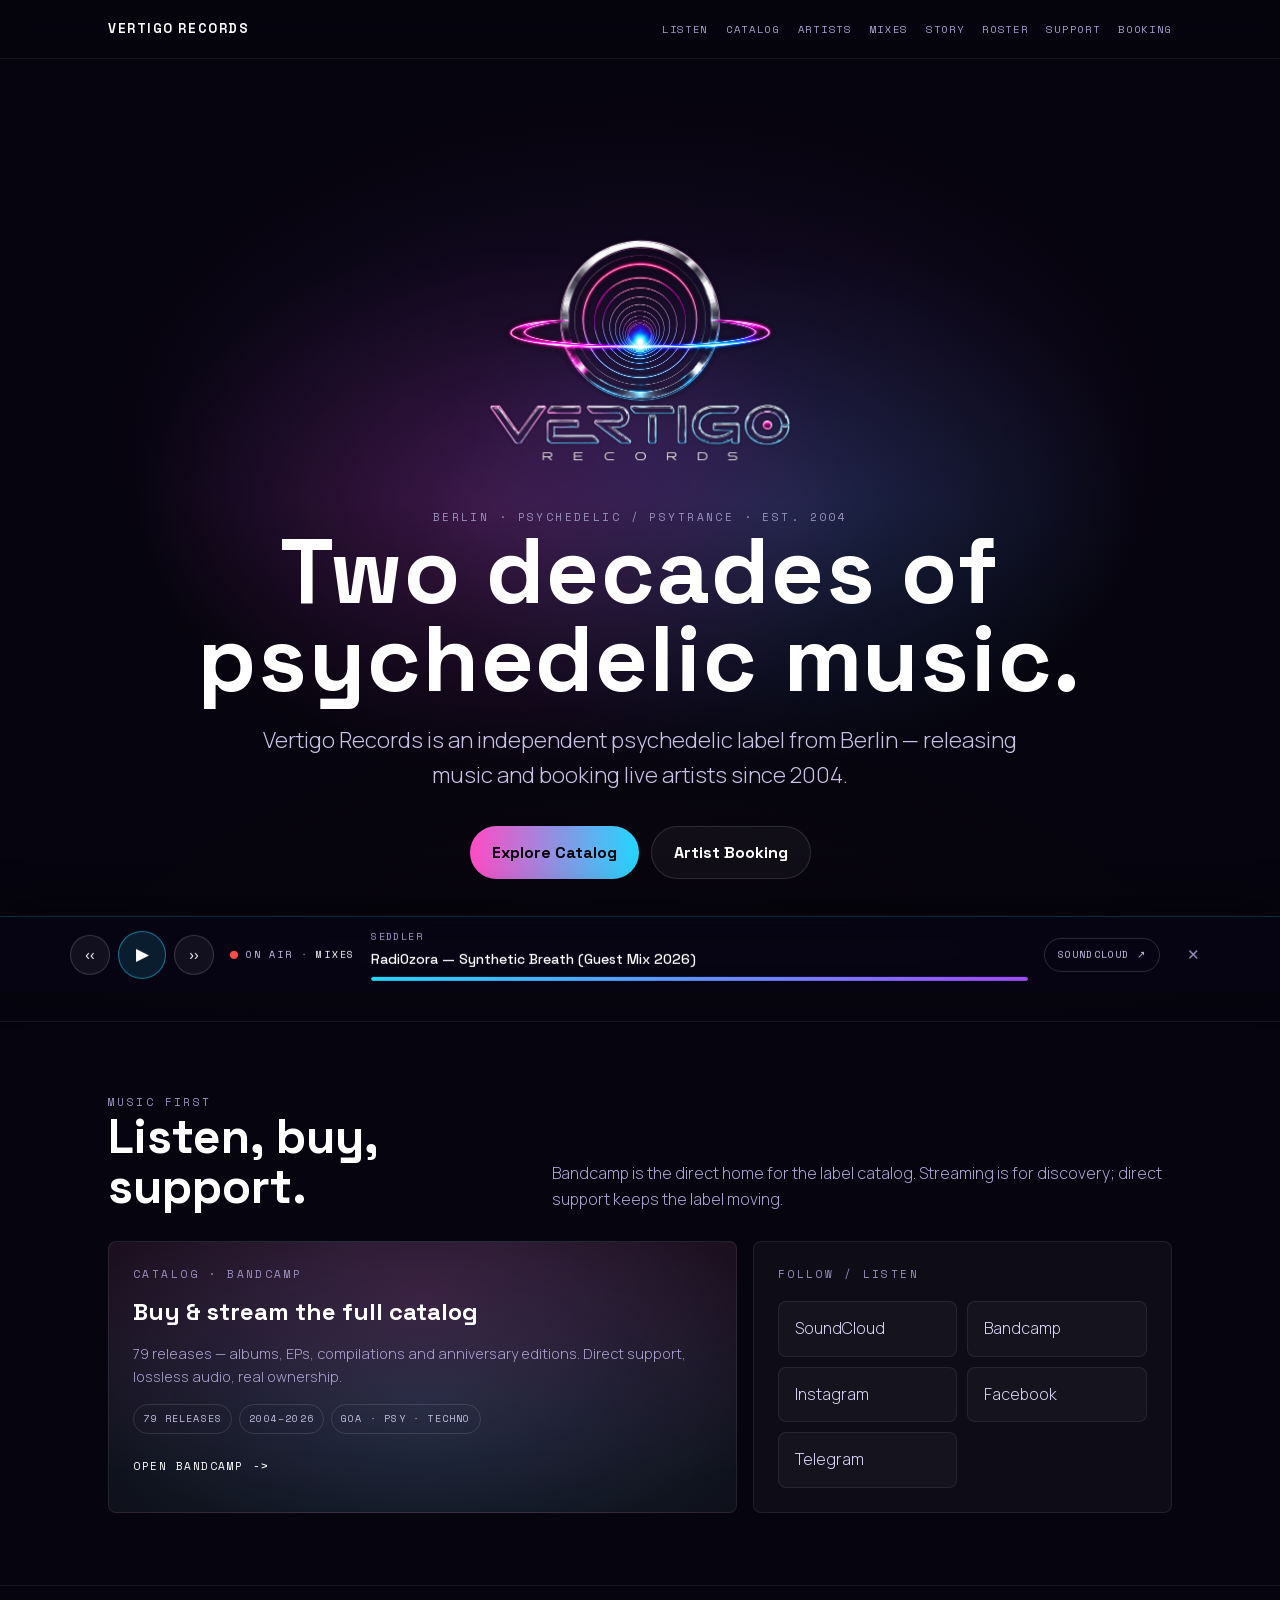
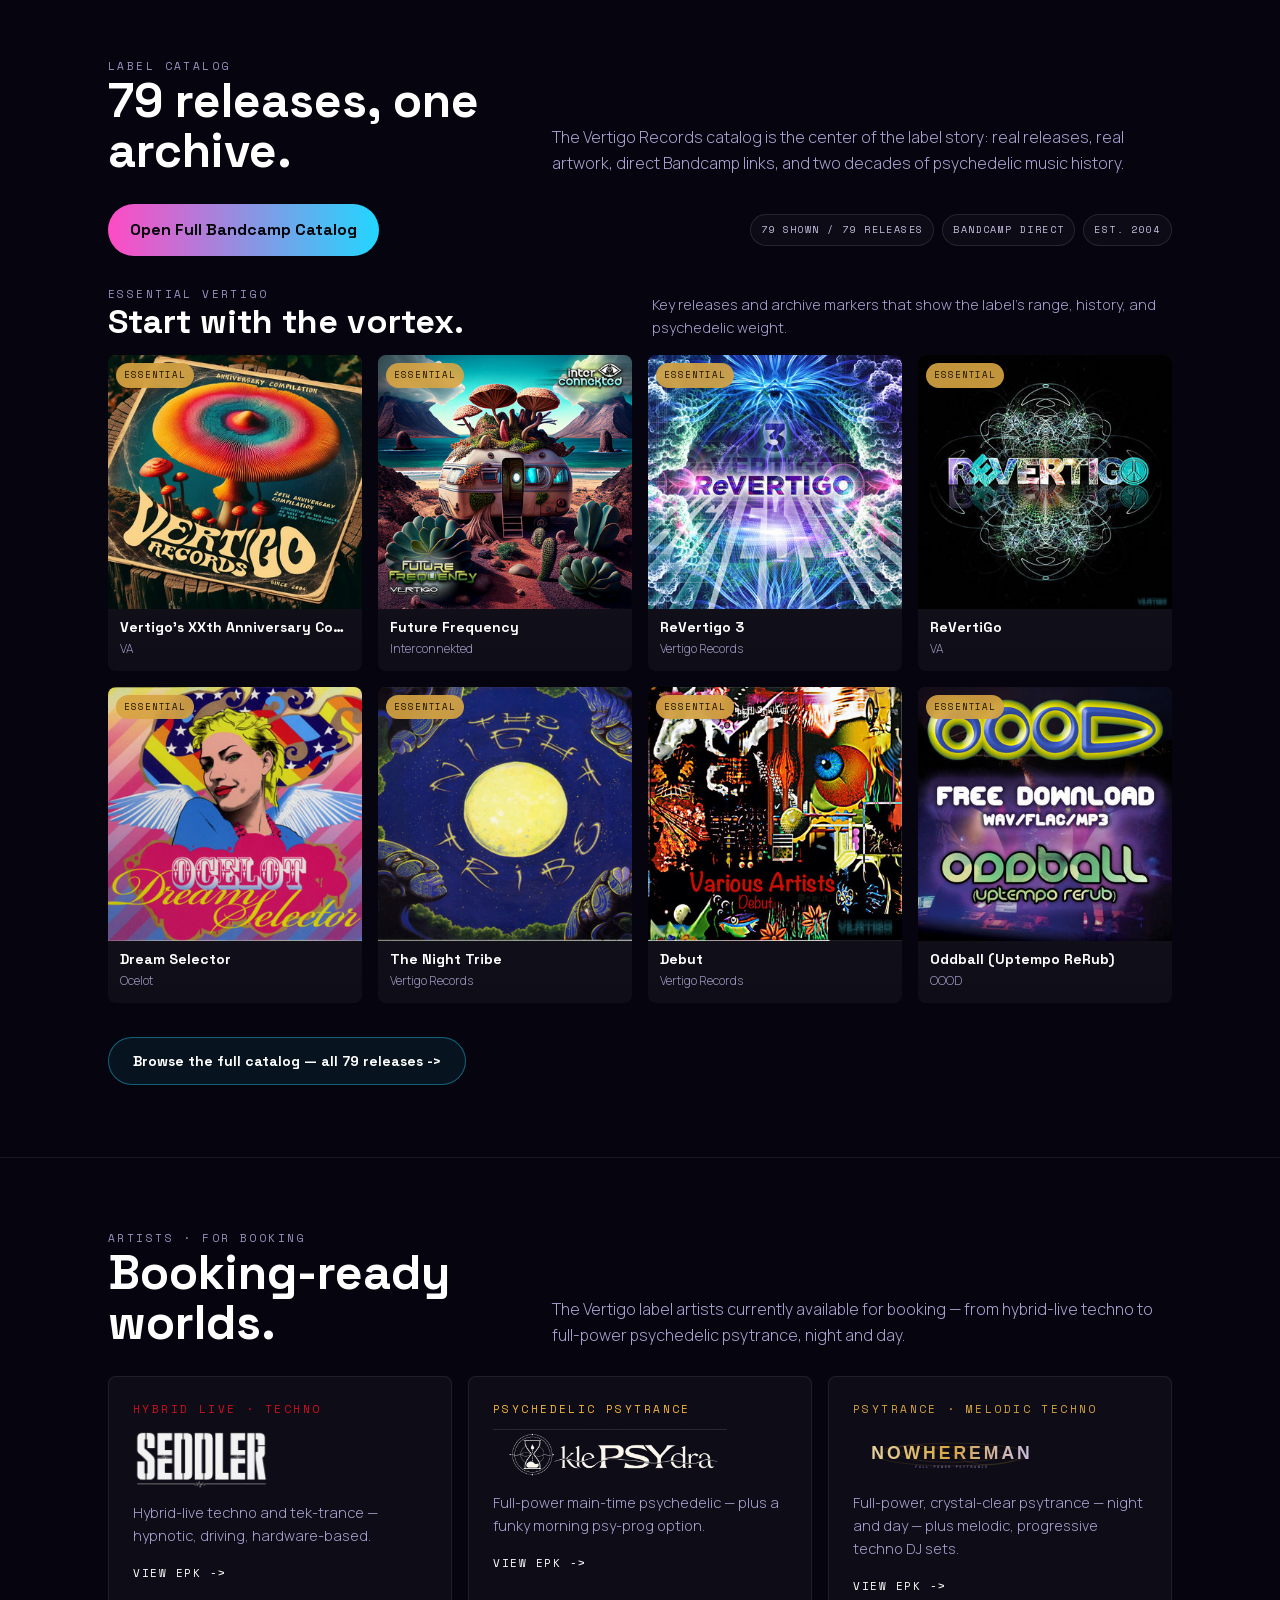
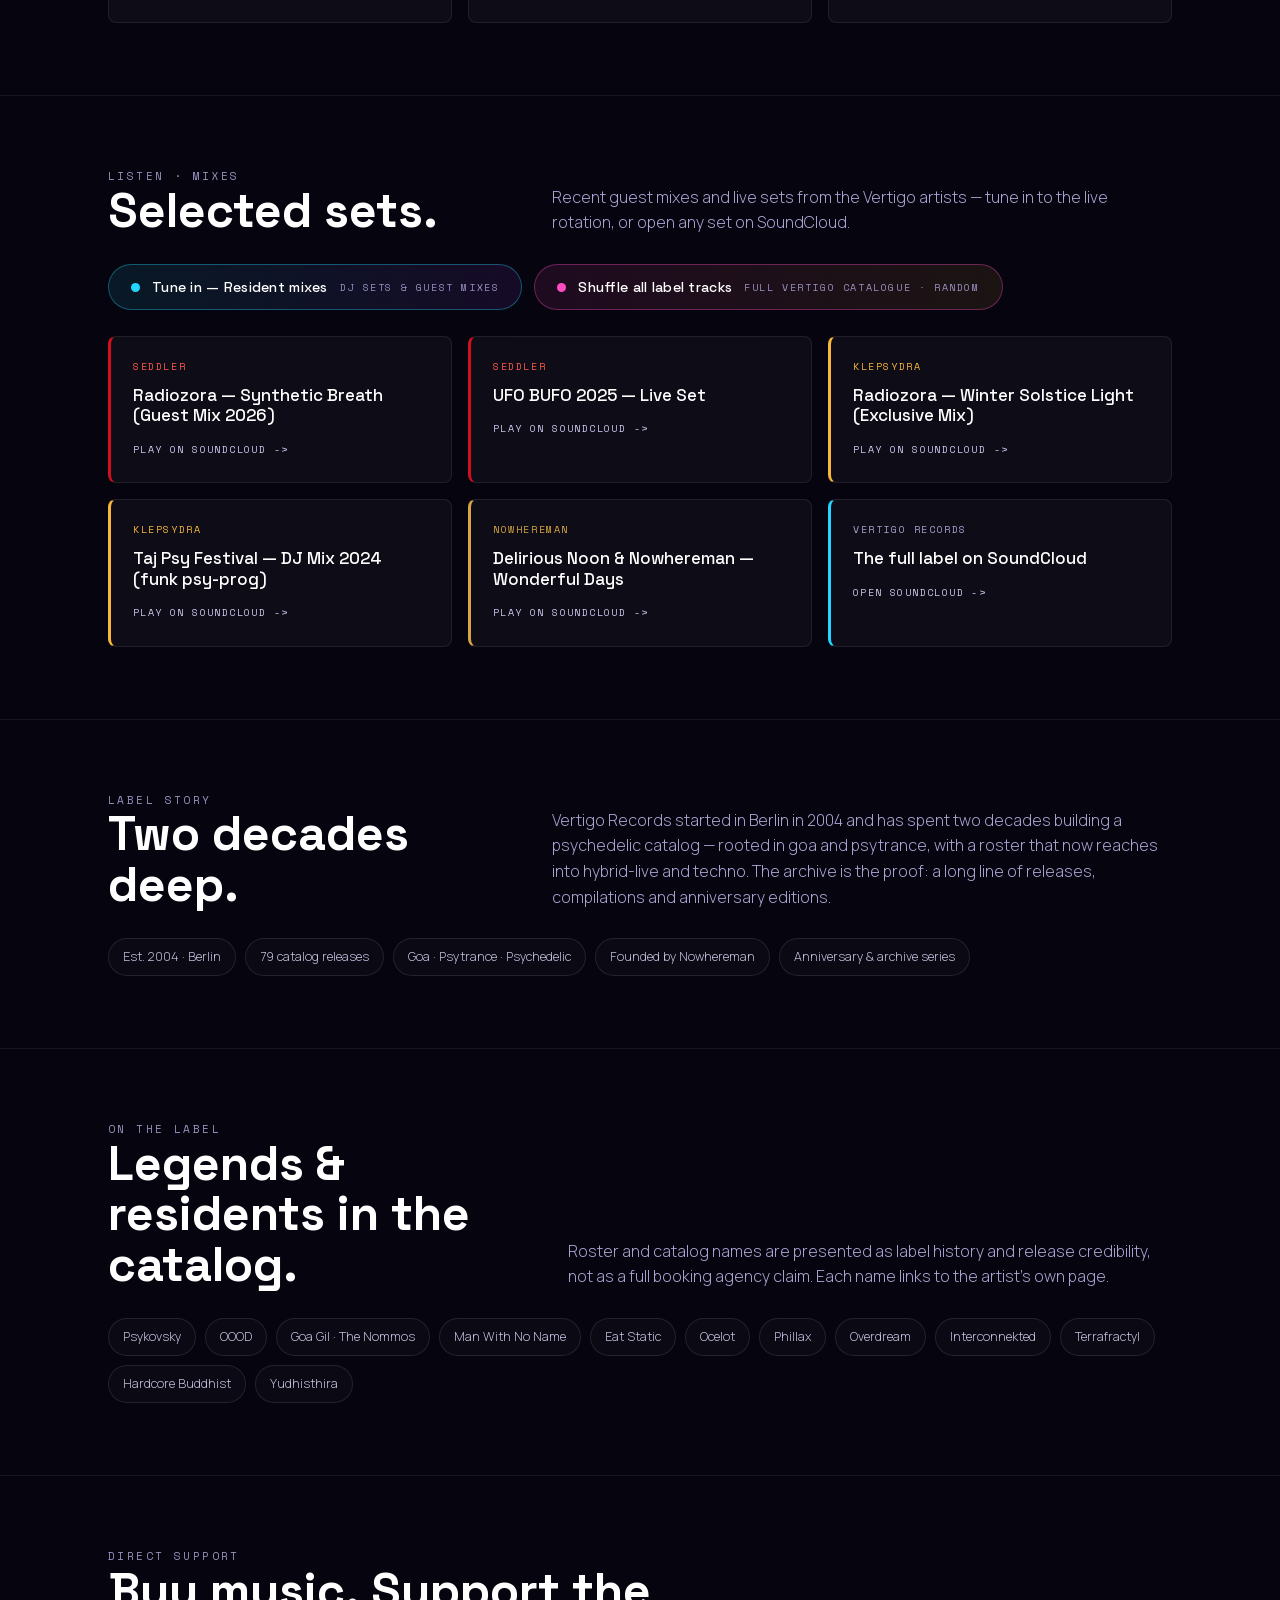
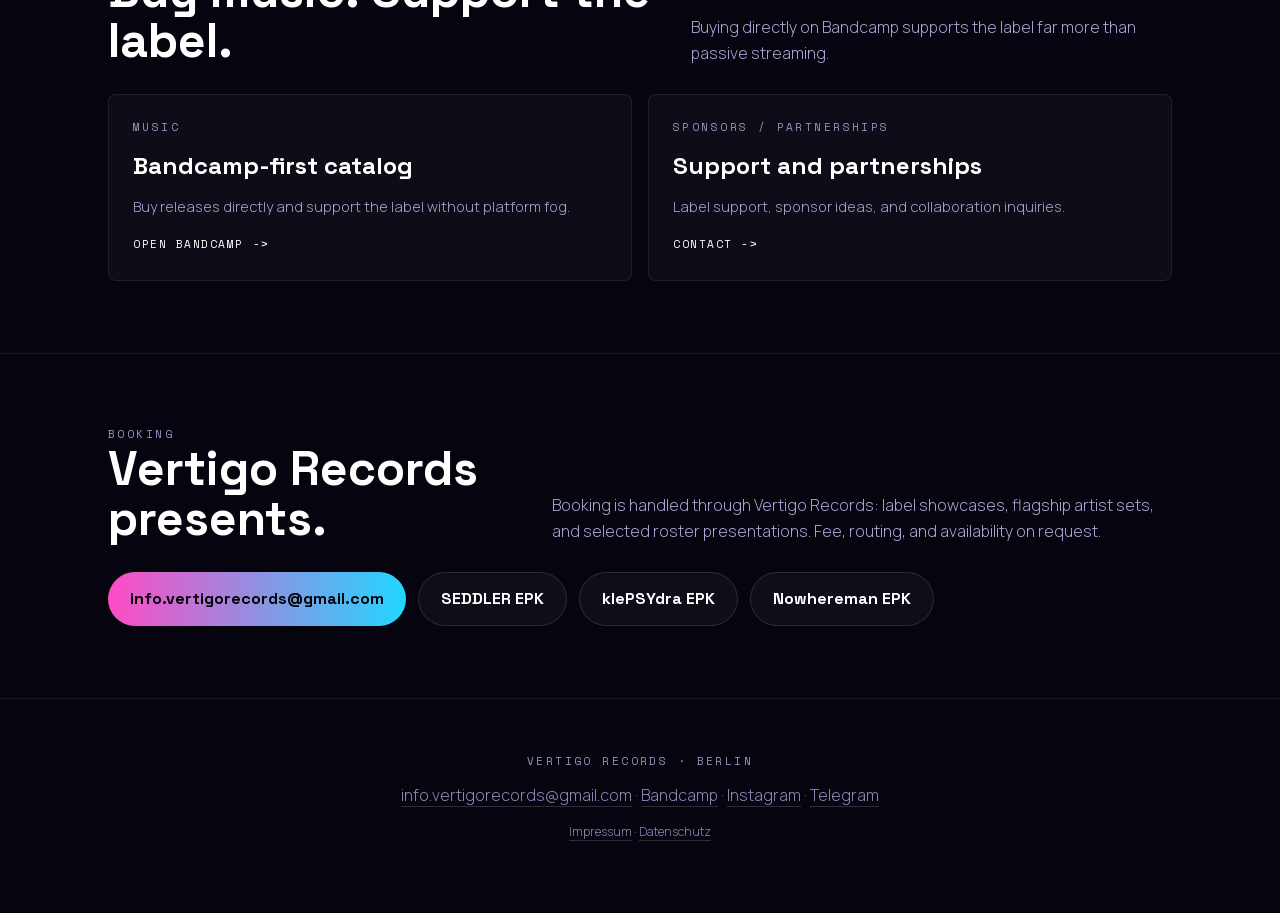
==== index.html @ 357de88a "site: add label Telegram channel link (Follow section + footer)" ====
<!DOCTYPE html>
<html lang="en">
<head>
<meta charset="UTF-8">
<meta name="viewport" content="width=device-width, initial-scale=1.0">
<title>Vertigo Records — Berlin Psychedelic Label</title>
<meta name="description" content="Vertigo Records — Berlin psychedelic / psytrance label, est. 2004. Releases, roster, flagship artists, support, and booking.">
<link rel="icon" href="img/vertigo_logo.png">
<meta name="theme-color" content="#06040E">
<meta property="og:type" content="website">
<meta property="og:site_name" content="Vertigo Records">
<meta property="og:title" content="Vertigo Records — Berlin Psychedelic Label">
<meta property="og:description" content="Independent psychedelic label from Berlin — releasing music and booking live artists since 2004.">
<meta property="og:url" content="https://shtryxlabs.github.io/vertigo-epk/">
<meta property="og:image" content="https://shtryxlabs.github.io/vertigo-epk/img/og/vertigo_og.png">
<meta property="og:image:width" content="2400">
<meta property="og:image:height" content="1260">
<meta name="twitter:card" content="summary_large_image">
<meta name="twitter:title" content="Vertigo Records — Berlin Psychedelic Label">
<meta name="twitter:description" content="Independent psychedelic label from Berlin — releasing music and booking live artists since 2004.">
<meta name="twitter:image" content="https://shtryxlabs.github.io/vertigo-epk/img/og/vertigo_og.png">
<link rel="stylesheet" href="fonts.css">
<style>
  :root{
    --void:#06040E; --panel:#0B0717; --line:#201A34; --mist:#EDEAF6; --muted:#9A92C0;
    --cyan:#22D6FF; --magenta:#FF4BC4; --violet:#A24BFF; --gold:#D8A542;
  }
  *{margin:0;padding:0;box-sizing:border-box}
  html{scroll-behavior:smooth}
  body{background:var(--void);color:var(--mist);font-family:'Manrope',sans-serif;font-weight:300;line-height:1.6;-webkit-font-smoothing:antialiased}
  a{color:inherit;text-decoration:none}
  .wrap{max-width:1120px;margin:0 auto;padding:0 28px}
  .mono{font-family:'Space Mono',monospace;letter-spacing:.22em;text-transform:uppercase;font-size:11px;color:var(--muted)}
  .nav{position:sticky;top:0;z-index:20;background:rgba(6,4,14,.78);backdrop-filter:blur(12px);-webkit-backdrop-filter:blur(12px);border-bottom:1px solid rgba(255,255,255,.06)}
  .nav .wrap{height:58px;display:flex;align-items:center;justify-content:space-between;gap:18px}
  .nav-brand{font-family:'Space Grotesk',sans-serif;font-weight:700;letter-spacing:.12em;font-size:13px;color:#fff}
  .nav-links{display:flex;gap:18px;flex-wrap:wrap;justify-content:flex-end}
  .nav-links a{font-family:'Space Mono',monospace;font-size:10.5px;letter-spacing:.16em;text-transform:uppercase;color:#aaa1d0;border:0}
  .nav-links a:hover{color:#fff}

  .hero{position:relative;min-height:88vh;display:flex;align-items:center;overflow:hidden;border-bottom:1px solid rgba(255,255,255,.07)}
  .hero::before{content:"";position:absolute;inset:-20%;background:
    radial-gradient(800px 520px at 50% 42%,rgba(162,75,255,.35),transparent 68%),
    radial-gradient(560px 420px at 42% 48%,rgba(255,75,196,.28),transparent 64%),
    radial-gradient(560px 420px at 58% 48%,rgba(34,214,255,.24),transparent 64%),
    radial-gradient(900px 520px at 50% 90%,rgba(216,165,66,.10),transparent 70%);
    opacity:.95}
  .hero::after{content:"";position:absolute;inset:0;background:linear-gradient(to top,var(--void),rgba(6,4,14,.34) 54%,rgba(6,4,14,.78))}
  .hero-in{position:relative;z-index:2;padding:86px 0 70px;text-align:center}
  .logo{display:block;width:min(360px,70vw);height:auto;margin:0 auto 22px}
  h1{font-family:'Space Grotesk',sans-serif;font-size:clamp(42px,8vw,92px);line-height:.96;letter-spacing:.02em;color:#fff}
  .lead{max-width:760px;margin:20px auto 0;color:#c9c2e5;font-size:clamp(17px,2.2vw,22px)}
  .actions{display:flex;gap:12px;justify-content:center;flex-wrap:wrap;margin-top:32px}
  .btn{display:inline-flex;align-items:center;justify-content:center;min-height:46px;padding:13px 22px;border-radius:999px;border:1px solid rgba(255,255,255,.12);font-family:'Space Grotesk',sans-serif;font-weight:700;color:#fff;background:rgba(255,255,255,.04)}
  .btn.primary{background:linear-gradient(90deg,var(--magenta),var(--cyan));color:#05050A;border:0}
  .btn:hover{border-color:rgba(255,255,255,.32);transform:translateY(-1px)}

  section{padding:72px 0;border-bottom:1px solid rgba(255,255,255,.07)}
  .section-head{display:flex;justify-content:space-between;align-items:end;gap:24px;margin-bottom:28px}
  h2{font-family:'Space Grotesk',sans-serif;font-size:clamp(28px,4.4vw,48px);line-height:1.05;color:#fff}
  .section-copy{max-width:620px;color:#aaa1d0;font-size:16px}
  .grid{display:grid;grid-template-columns:repeat(3,1fr);gap:16px}
  @media(max-width:820px){.grid{grid-template-columns:1fr}.section-head{display:block}.section-copy{margin-top:12px}.nav-links{display:none}}
  .card{background:rgba(255,255,255,.035);border:1px solid rgba(255,255,255,.08);border-radius:8px;padding:24px;min-height:180px;transition:.2s}
  .card:hover{background:rgba(255,255,255,.06);border-color:rgba(255,255,255,.18);transform:translateY(-2px)}
  .card h3{font-family:'Space Grotesk',sans-serif;font-size:24px;color:#fff;margin-top:10px}
  .card p{color:#aaa1d0;font-size:14.5px;margin-top:10px}
  .card .link{display:inline-block;margin-top:18px;color:#fff;font-family:'Space Mono',monospace;font-size:11px;letter-spacing:.14em;text-transform:uppercase}
  .listen-row{display:grid;grid-template-columns:1.2fr .8fr;gap:16px}
  @media(max-width:820px){.listen-row{grid-template-columns:1fr}}
  .listen-stats{display:flex;flex-wrap:wrap;gap:7px;margin:16px 0 6px}
  .listen-stats span{font-family:'Space Mono',monospace;font-size:10px;letter-spacing:.12em;text-transform:uppercase;color:#c8c1e4;border:1px solid rgba(255,255,255,.12);border-radius:999px;padding:6px 9px}
  .release{min-height:auto;background:
    radial-gradient(460px 240px at 50% 20%,rgba(255,75,196,.18),transparent),
    radial-gradient(420px 220px at 50% 60%,rgba(34,214,255,.14),transparent),
    rgba(255,255,255,.035)}
  .platforms{display:grid;grid-template-columns:repeat(2,1fr);gap:10px}
  .platforms a{padding:14px 16px;border:1px solid rgba(255,255,255,.08);border-radius:8px;background:rgba(255,255,255,.03);color:#d9d2f4}
  .platforms a:hover{border-color:var(--cyan);color:#fff}
  .artist-card.seddler h3{color:#fff}
  .artist-card.seddler .mono{color:#D10F1F}
  .artist-card.klep .mono{color:#F6B73C}
  .artist-card.now .mono{color:#D8A542}
  .artist-logo{display:block;height:52px;width:auto;max-width:88%;object-fit:contain;margin-top:10px}
  .artist-logo.seddler-logo{height:62px}

  .catalog-top{display:flex;align-items:center;justify-content:space-between;gap:18px;margin-bottom:20px}
  .catalog-stats{display:flex;gap:8px;flex-wrap:wrap;justify-content:flex-end}
  .catalog-stats span{font-family:'Space Mono',monospace;font-size:10px;letter-spacing:.14em;text-transform:uppercase;color:#c8c1e4;border:1px solid rgba(255,255,255,.1);border-radius:999px;padding:7px 10px;background:rgba(255,255,255,.03)}
  .essential-block{margin:30px 0 34px}
  .catalog-subhead{display:flex;align-items:end;justify-content:space-between;gap:18px;margin-bottom:16px}
  .catalog-subhead h3{font-family:'Space Grotesk',sans-serif;font-size:clamp(24px,3.4vw,34px);line-height:1.05;color:#fff}
  .catalog-subhead p{max-width:520px;color:#aaa1d0;font-size:14.5px}
  .essential-grid{display:grid;grid-template-columns:repeat(4,minmax(0,1fr));gap:16px}
  .essential-grid .catalog-card{background:linear-gradient(180deg,rgba(255,255,255,.075),rgba(255,255,255,.035))}
  .catalog-controls{display:flex;align-items:center;justify-content:space-between;gap:14px;margin:4px 0 18px}
  .catalog-filters{display:flex;gap:8px;flex-wrap:wrap}
  .catalog-filter{min-height:36px;padding:9px 12px;border-radius:999px;border:1px solid rgba(255,255,255,.1);background:rgba(255,255,255,.03);color:#c8c1e4;font-family:'Space Mono',monospace;font-size:10px;letter-spacing:.12em;text-transform:uppercase;cursor:pointer}
  .catalog-filter.is-active{border-color:rgba(34,214,255,.55);color:#fff;background:rgba(34,214,255,.12)}
  .catalog-search{width:min(280px,100%);min-height:40px;border:1px solid rgba(255,255,255,.12);border-radius:999px;background:rgba(255,255,255,.04);color:#fff;padding:10px 14px;font:500 13px 'Manrope',sans-serif;outline:0}
  .catalog-search::placeholder{color:#8f87b4}
  .catalog-search:focus{border-color:rgba(34,214,255,.6);box-shadow:0 0 0 3px rgba(34,214,255,.08)}
  .catalog-grid{display:grid;grid-template-columns:repeat(auto-fill,minmax(186px,1fr));gap:14px}
  .catalog-card{position:relative;display:block;overflow:hidden;border-radius:8px;background:#0b0717;text-decoration:none;cursor:pointer}
  .catalog-card:focus-visible{outline:2px solid var(--cyan);outline-offset:2px}
  .catalog-cover{position:relative;display:block;aspect-ratio:1;overflow:hidden;background:linear-gradient(135deg,rgba(255,75,196,.15),rgba(34,214,255,.12))}
  .catalog-cover img{display:block;width:100%;height:100%;object-fit:cover;transition:transform .5s cubic-bezier(.2,.7,.2,1)}
  .catalog-card:hover .catalog-cover img,.catalog-card:focus-visible .catalog-cover img{transform:scale(1.07)}
  .catalog-badge{position:absolute;top:8px;left:8px;z-index:2;font-family:'Space Mono',monospace;font-size:9px;letter-spacing:.1em;text-transform:uppercase;padding:4px 7px;border-radius:999px;background:rgba(6,4,14,.62);-webkit-backdrop-filter:blur(4px);backdrop-filter:blur(4px);color:#e7e2f5;border:1px solid rgba(255,255,255,.16)}
  .catalog-badge.essential{background:rgba(216,165,66,.9);color:#1a1200;border-color:transparent}
  .catalog-badge.va{color:#22D6FF;border-color:rgba(34,214,255,.5)}
  .catalog-badge.ep{color:#FF7BD0;border-color:rgba(255,75,196,.5)}
  .catalog-badge.archive{color:#D8A542;border-color:rgba(216,165,66,.5)}
  .catalog-hover{position:absolute;inset:0;z-index:1;display:flex;align-items:flex-end;padding:12px;opacity:0;transition:opacity .25s;background:linear-gradient(to top,rgba(6,4,14,.9),rgba(6,4,14,.05) 58%,transparent)}
  .catalog-card:hover .catalog-hover,.catalog-card:focus-visible .catalog-hover{opacity:1}
  .catalog-hover span{font-family:'Space Mono',monospace;font-size:9.5px;letter-spacing:.14em;text-transform:uppercase;color:#fff;border:1px solid rgba(255,255,255,.55);border-radius:999px;padding:7px 11px}
  .catalog-cap{display:block;padding:11px 12px 13px}
  .catalog-cap strong{display:block;color:#fff;font-family:'Space Grotesk',sans-serif;font-size:14px;line-height:1.12;white-space:nowrap;overflow:hidden;text-overflow:ellipsis}
  .catalog-cap em{display:block;margin-top:3px;color:#9d95bf;font-style:normal;font-size:12px;white-space:nowrap;overflow:hidden;text-overflow:ellipsis}
  .catalog-empty{display:none;margin-top:18px;color:#aaa1d0}
  .catalog-toggle-wrap{margin-top:8px}
  .catalog-toggle{display:inline-flex;align-items:center;min-height:48px;padding:13px 24px;border-radius:999px;border:1px solid rgba(34,214,255,.4);background:rgba(34,214,255,.08);color:#fff;font-family:'Space Grotesk',sans-serif;font-weight:700;font-size:14px;cursor:pointer;transition:.2s}
  .catalog-toggle:hover{background:rgba(34,214,255,.16);border-color:rgba(34,214,255,.7)}
  .catalog-full[hidden]{display:none}
  /* quick-view modal */
  .qv-backdrop{position:fixed;inset:0;z-index:200;display:flex;align-items:center;justify-content:center;padding:22px;background:rgba(4,3,10,.74);-webkit-backdrop-filter:blur(6px);backdrop-filter:blur(6px);opacity:0;pointer-events:none;transition:opacity .22s}
  .qv-backdrop.open{opacity:1;pointer-events:auto}
  .qv{position:relative;display:grid;grid-template-columns:300px 1fr;max-width:680px;width:100%;background:#0b0717;border:1px solid rgba(255,255,255,.1);border-radius:12px;overflow:hidden;transform:translateY(10px) scale(.985);transition:transform .22s}
  .qv-backdrop.open .qv{transform:none}
  .qv-cover{aspect-ratio:1;background:#06040E}
  .qv-cover img{width:100%;height:100%;object-fit:cover;display:block}
  .qv-body{padding:26px 24px;display:flex;flex-direction:column}
  .qv-type{font-family:'Space Mono',monospace;font-size:10px;letter-spacing:.16em;text-transform:uppercase;color:#9d95bf;margin-bottom:8px}
  .qv-title{font-family:'Space Grotesk',sans-serif;font-weight:700;font-size:23px;color:#fff;line-height:1.12}
  .qv-artist{color:#c9c2e5;font-size:15px;margin-top:6px}
  .qv-desc{color:#aaa1d0;font-size:14px;line-height:1.45;margin-top:14px;max-width:34em}
  .qv-actions{display:flex;gap:10px;flex-wrap:wrap;margin-top:22px}
  .qv-btn{display:inline-flex;align-items:center;min-height:44px;padding:12px 18px;border-radius:999px;font-family:'Space Grotesk',sans-serif;font-weight:700;font-size:13.5px;border:1px solid rgba(255,255,255,.14);color:#fff;background:rgba(255,255,255,.04);text-decoration:none}
  .qv-btn.primary{background:linear-gradient(90deg,var(--magenta),var(--cyan));color:#05050A;border:0}
  .qv-close{position:absolute;top:14px;right:14px;z-index:3;width:36px;height:36px;border-radius:999px;border:1px solid rgba(255,255,255,.2);background:rgba(6,4,14,.55);color:#fff;font-size:18px;line-height:1;cursor:pointer}
  .qv-close:hover{border-color:#fff}
  @media(max-width:980px){.catalog-grid{grid-template-columns:repeat(auto-fill,minmax(150px,1fr))}.essential-grid{grid-template-columns:repeat(3,minmax(0,1fr))}.catalog-controls{display:block}.catalog-search{margin-top:12px;width:100%}}
  @media(max-width:680px){.catalog-top,.catalog-subhead{display:block}.catalog-stats{justify-content:flex-start;margin-top:14px}.catalog-grid{grid-template-columns:repeat(2,minmax(0,1fr));gap:12px}.essential-grid{grid-template-columns:repeat(2,minmax(0,1fr));gap:12px}.catalog-subhead p{margin-top:8px}.qv{grid-template-columns:1fr;max-width:360px}.qv-cover{aspect-ratio:16/10}.qv-body{padding:20px}}
  .roster{display:flex;flex-wrap:wrap;gap:9px}
  .pill{font-size:12.5px;color:#c6bfdf;border:1px solid rgba(255,255,255,.10);border-radius:999px;padding:8px 14px;background:rgba(255,255,255,.025)}
  .support{display:grid;grid-template-columns:repeat(2,1fr);gap:16px}
  @media(max-width:820px){.support{grid-template-columns:1fr}}
  footer{padding:54px 0 72px;text-align:center;color:#8d85b4}
  footer a{border-bottom:1px solid rgba(255,255,255,.16)}
  footer a:hover{color:#fff;border-color:#fff}
  .legal{margin-top:14px;font-size:12px}
  .mixes-grid{display:grid;grid-template-columns:repeat(3,1fr);gap:16px}
  @media(max-width:820px){.mixes-grid{grid-template-columns:1fr}}
  .mix-card{display:block;padding:22px;border:1px solid rgba(255,255,255,.08);border-left:3px solid var(--cyan);border-radius:8px;background:rgba(255,255,255,.035);text-decoration:none;transition:.2s}
  .mix-card:hover{background:rgba(255,255,255,.06);border-color:rgba(255,255,255,.18);transform:translateY(-2px)}
  .mix-card.seddler{border-left-color:#D10F1F}
  .mix-card.klep{border-left-color:#F6B73C}
  .mix-card.now{border-left-color:#D8A542}
  .mix-artist{font-family:'Space Mono',monospace;font-size:10px;letter-spacing:.16em;text-transform:uppercase;color:#aaa1d0;margin-bottom:10px}
  .mix-card.seddler .mix-artist{color:#ff5a4a}
  .mix-card.klep .mix-artist{color:#F6B73C}
  .mix-card.now .mix-artist{color:#D8A542}
  .mix-title{font-family:'Space Grotesk',sans-serif;font-size:17px;color:#fff;line-height:1.2}
  .mix-action{display:inline-block;margin-top:16px;font-family:'Space Mono',monospace;font-size:10px;letter-spacing:.14em;text-transform:uppercase;color:#cfc7f0}
  .mix-card:hover .mix-action{color:#fff}
</style>
</head>
<body>
  <nav class="nav">
    <div class="wrap">
      <a class="nav-brand" href="#top">VERTIGO RECORDS</a>
      <div class="nav-links">
        <a href="#listen">Listen</a>
        <a href="#releases">Catalog</a>
        <a href="#artists">Artists</a>
        <a href="#mixes">Mixes</a>
        <a href="#story">Story</a>
        <a href="#roster">Roster</a>
        <a href="#support">Support</a>
        <a href="#booking">Booking</a>
      </div>
    </div>
  </nav>

  <main id="top">
    <section class="hero">
      <div class="wrap hero-in">
        <img class="logo" src="img/logos/vertigo_full_transparent_clean.png?v=transparent-20260626" alt="Vertigo Records">
        <div class="mono">Berlin · Psychedelic / Psytrance · Est. 2004</div>
        <h1>Two decades of<br>psychedelic music.</h1>
        <p class="lead">Vertigo Records is an independent psychedelic label from Berlin — releasing music and booking live artists since 2004.</p>
        <div class="actions">
          <a class="btn primary" href="#releases">Explore Catalog</a>
          <a class="btn" href="#booking">Artist Booking</a>
        </div>
      </div>
    </section>

    <section id="listen">
      <div class="wrap">
        <div class="section-head">
          <div>
            <div class="mono">Music first</div>
            <h2>Listen, buy, support.</h2>
          </div>
          <p class="section-copy">Bandcamp is the direct home for the label catalog. Streaming is for discovery; direct support keeps the label moving.</p>
        </div>
        <div class="listen-row">
          <a class="card release" href="https://vertigorecords.bandcamp.com/" target="_blank" rel="noopener">
            <div class="mono">Catalog · Bandcamp</div>
            <h3>Buy &amp; stream the full catalog</h3>
            <p>79 releases — albums, EPs, compilations and anniversary editions. Direct support, lossless audio, real ownership.</p>
            <div class="listen-stats"><span>79 releases</span><span>2004–2026</span><span>Goa · Psy · Techno</span></div>
            <span class="link">Open Bandcamp -></span>
          </a>
          <div class="card">
            <div class="mono">Follow / Listen</div>
            <div class="platforms" style="margin-top:18px">
              <a href="https://soundcloud.com/vertigo-records" target="_blank" rel="noopener">SoundCloud</a>
              <a href="https://vertigorecords.bandcamp.com/" target="_blank" rel="noopener">Bandcamp</a>
              <a href="https://www.instagram.com/vertigo.records/" target="_blank" rel="noopener">Instagram</a>
              <a href="https://www.facebook.com/VertigoRec" target="_blank" rel="noopener">Facebook</a>
              <a href="https://t.me/vertigo_records_psytrance" target="_blank" rel="noopener">Telegram</a>
            </div>
          </div>
        </div>
      </div>
    </section>

    <section id="releases">
      <div class="wrap">
        <div class="section-head">
          <div>
            <div class="mono">Label catalog</div>
            <h2>79 releases, one archive.</h2>
          </div>
          <p class="section-copy">The Vertigo Records catalog is the center of the label story: real releases, real artwork, direct Bandcamp links, and two decades of psychedelic music history.</p>
        </div>
        <div class="catalog-top">
          <a class="btn primary" href="https://vertigorecords.bandcamp.com/music" target="_blank" rel="noopener">Open Full Bandcamp Catalog</a>
          <div class="catalog-stats" aria-label="Catalog stats">
            <span data-catalog-count>79 releases</span>
            <span>Bandcamp direct</span>
            <span>Est. 2004</span>
          </div>
        </div>
        <div class="essential-block">
          <div class="catalog-subhead">
            <div>
              <div class="mono">Essential Vertigo</div>
              <h3>Start with the vortex.</h3>
            </div>
            <p>Key releases and archive markers that show the label's range, history, and psychedelic weight.</p>
          </div>
          <div class="essential-grid" data-essential-grid></div>
        </div>
        <div class="catalog-toggle-wrap" data-catalog-toggle-wrap>
          <button class="catalog-toggle" type="button" data-catalog-toggle>Browse the full catalog — all 79 releases -></button>
        </div>
        <div class="catalog-full" data-catalog-full hidden>
          <div class="catalog-controls">
            <div class="catalog-filters" aria-label="Catalog filters">
              <button class="catalog-filter is-active" type="button" data-filter="all">All</button>
              <button class="catalog-filter" type="button" data-filter="essential">Essential</button>
              <button class="catalog-filter" type="button" data-filter="compilation">VA / Compilations</button>
              <button class="catalog-filter" type="button" data-filter="artist">Artist Albums</button>
              <button class="catalog-filter" type="button" data-filter="single">Singles / EPs</button>
              <button class="catalog-filter" type="button" data-filter="archive">Archive Series</button>
            </div>
            <input class="catalog-search" type="search" data-catalog-search placeholder="Search catalog" aria-label="Search catalog">
          </div>
          <div class="catalog-grid" data-catalog-grid aria-live="polite"></div>
          <p class="catalog-empty" data-catalog-empty>No matching releases.</p>
        </div>
        <noscript>
          <p class="section-copy" style="margin-top:18px">Open the full catalog on Bandcamp: https://vertigorecords.bandcamp.com/music</p>
        </noscript>
      </div>
    </section>

    <section id="artists">
      <div class="wrap">
        <div class="section-head">
          <div>
            <div class="mono">Artists · For booking</div>
            <h2>Booking-ready worlds.</h2>
          </div>
          <p class="section-copy">The Vertigo label artists currently available for booking — from hybrid-live techno to full-power psychedelic psytrance, night and day.</p>
        </div>
        <div class="grid">
          <a class="card artist-card seddler" href="seddler.html">
            <div class="mono">Hybrid live · Techno</div>
            <h3><img class="artist-logo seddler-logo" src="img/logos/seddler_negative_transparent_trimmed.png?v=transparent-20260626b" alt="SEDDLER"></h3>
            <p>Hybrid-live techno and tek-trance — hypnotic, driving, hardware-based.</p>
            <span class="link">View EPK -></span>
          </a>
          <a class="card artist-card klep" href="klepsydra.html">
            <div class="mono">Psychedelic psytrance</div>
            <h3><img class="artist-logo" src="img/logos/klepsydra_negative_transparent.png?v=transparent-20260626" alt="klePSYdra"></h3>
            <p>Full-power main-time psychedelic — plus a funky morning psy-prog option.</p>
            <span class="link">View EPK -></span>
          </a>
          <a class="card artist-card now" href="nowhereman.html">
            <div class="mono">Psytrance · Melodic techno</div>
            <h3><img class="artist-logo" src="img/logos/nowhereman_wordmark_transparent.svg?v=transparent-20260626" alt="Nowhereman"></h3>
            <p>Full-power, crystal-clear psytrance — night and day — plus melodic, progressive techno DJ sets.</p>
            <span class="link">View EPK -></span>
          </a>
        </div>
      </div>
    </section>

    <section id="mixes">
      <div class="wrap">
        <div class="section-head">
          <div>
            <div class="mono">Listen · Mixes</div>
            <h2>Selected sets.</h2>
          </div>
          <p class="section-copy">Recent guest mixes and live sets from the Vertigo artists — tune in to the live rotation, or open any set on SoundCloud.</p>
        </div>
        <div class="vr-launch-row">
          <button type="button" class="vr-launch" data-vr-launch data-vr-mode="mixes">
            <span class="vr-launch-dot"></span>
            <span>Tune in — Resident mixes</span>
            <span class="vr-launch-sub">DJ sets &amp; guest mixes</span>
          </button>
          <button type="button" class="vr-launch vr-launch--alt" data-vr-launch data-vr-mode="all">
            <span class="vr-launch-dot"></span>
            <span>Shuffle all label tracks</span>
            <span class="vr-launch-sub">full Vertigo catalogue · random</span>
          </button>
        </div>
        <div class="mixes-grid">
          <a class="mix-card seddler" href="https://soundcloud.com/seddler/seddler-synthetic-breath-radiozora-guest-mix" target="_blank" rel="noopener">
            <div class="mix-artist">SEDDLER</div>
            <div class="mix-title">Radiozora — Synthetic Breath (Guest Mix 2026)</div>
            <span class="mix-action">Play on SoundCloud -></span>
          </a>
          <a class="mix-card seddler" href="https://soundcloud.com/seddler/ufo-bufo-10th-anniversary-2025" target="_blank" rel="noopener">
            <div class="mix-artist">SEDDLER</div>
            <div class="mix-title">UFO BUFO 2025 — Live Set</div>
            <span class="mix-action">Play on SoundCloud -></span>
          </a>
          <a class="mix-card klep" href="https://soundcloud.com/klepsydramusic/winter-solstice-light-radiozora-exclusive-guest-mix" target="_blank" rel="noopener">
            <div class="mix-artist">klePSYdra</div>
            <div class="mix-title">Radiozora — Winter Solstice Light (Exclusive Mix)</div>
            <span class="mix-action">Play on SoundCloud -></span>
          </a>
          <a class="mix-card klep" href="https://soundcloud.com/klepsydramusic/klepsydra-taj-psy-festival-dj-mix-2024" target="_blank" rel="noopener">
            <div class="mix-artist">klePSYdra</div>
            <div class="mix-title">Taj Psy Festival — DJ Mix 2024 (funk psy-prog)</div>
            <span class="mix-action">Play on SoundCloud -></span>
          </a>
          <a class="mix-card now" href="https://soundcloud.com/vertigo-records/delirious-noon-nowhereman" target="_blank" rel="noopener">
            <div class="mix-artist">Nowhereman</div>
            <div class="mix-title">Delirious Noon &amp; Nowhereman — Wonderful Days</div>
            <span class="mix-action">Play on SoundCloud -></span>
          </a>
          <a class="mix-card label" href="https://soundcloud.com/vertigo-records" target="_blank" rel="noopener">
            <div class="mix-artist">Vertigo Records</div>
            <div class="mix-title">The full label on SoundCloud</div>
            <span class="mix-action">Open SoundCloud -></span>
          </a>
        </div>
      </div>
    </section>

    <section id="story">
      <div class="wrap">
        <div class="section-head">
          <div>
            <div class="mono">Label story</div>
            <h2>Two decades deep.</h2>
          </div>
          <p class="section-copy">Vertigo Records started in Berlin in 2004 and has spent two decades building a psychedelic catalog — rooted in goa and psytrance, with a roster that now reaches into hybrid-live and techno. The archive is the proof: a long line of releases, compilations and anniversary editions.</p>
        </div>
        <div class="roster">
          <span class="pill">Est. 2004 · Berlin</span>
          <span class="pill">79 catalog releases</span>
          <span class="pill">Goa · Psytrance · Psychedelic</span>
          <span class="pill">Founded by Nowhereman</span>
          <span class="pill">Anniversary &amp; archive series</span>
        </div>
      </div>
    </section>

    <section id="roster">
      <div class="wrap">
        <div class="section-head">
          <div>
            <div class="mono">On the label</div>
            <h2>Legends &amp; residents in the catalog.</h2>
          </div>
          <p class="section-copy">Roster and catalog names are presented as label history and release credibility, not as a full booking agency claim. Each name links to the artist's own page.</p>
        </div>
        <div class="roster">
          <a class="pill" href="https://psykovsky.bandcamp.com/" target="_blank" rel="noopener">Psykovsky</a>
          <a class="pill" href="https://oood.bandcamp.com/" target="_blank" rel="noopener">OOOD</a>
          <a class="pill" href="https://open.spotify.com/artist/6eqbN8Xsnoe5nYJODTiY6V" target="_blank" rel="noopener">Goa Gil · The Nommos</a>
          <a class="pill" href="https://open.spotify.com/artist/1L49RF04CKd9D70Le9FHFz" target="_blank" rel="noopener">Man With No Name</a>
          <a class="pill" href="https://eat-static.bandcamp.com/" target="_blank" rel="noopener">Eat Static</a>
          <a class="pill" href="https://soundcloud.com/aaronpeacock" target="_blank" rel="noopener">Ocelot</a>
          <a class="pill" href="https://phillax.bandcamp.com/" target="_blank" rel="noopener">Phillax</a>
          <a class="pill" href="https://overdream.bandcamp.com/" target="_blank" rel="noopener">Overdream</a>
          <a class="pill" href="https://interconnekted.bandcamp.com/" target="_blank" rel="noopener">Interconnekted</a>
          <a class="pill" href="https://terrafractyl.bandcamp.com/" target="_blank" rel="noopener">Terrafractyl</a>
          <a class="pill" href="https://hardcorebuddhist.bandcamp.com/" target="_blank" rel="noopener">Hardcore Buddhist</a>
          <a class="pill" href="https://vertigorecords.bandcamp.com/" target="_blank" rel="noopener">Yudhisthira</a>
        </div>
      </div>
    </section>

    <section id="support">
      <div class="wrap">
        <div class="section-head">
          <div>
            <div class="mono">Direct support</div>
            <h2>Buy music. Support the label.</h2>
          </div>
          <p class="section-copy">Buying directly on Bandcamp supports the label far more than passive streaming.</p>
        </div>
        <div class="support">
          <a class="card" href="https://vertigorecords.bandcamp.com/">
            <div class="mono">Music</div>
            <h3>Bandcamp-first catalog</h3>
            <p>Buy releases directly and support the label without platform fog.</p>
            <span class="link">Open Bandcamp -></span>
          </a>
          <a class="card" href="mailto:info.vertigorecords@gmail.com">
            <div class="mono">Sponsors / partnerships</div>
            <h3>Support and partnerships</h3>
            <p>Label support, sponsor ideas, and collaboration inquiries.</p>
            <span class="link">Contact -></span>
          </a>
        </div>
      </div>
    </section>

    <section id="booking">
      <div class="wrap">
        <div class="section-head">
          <div>
            <div class="mono">Booking</div>
            <h2>Vertigo Records presents.</h2>
          </div>
          <p class="section-copy">Booking is handled through Vertigo Records: label showcases, flagship artist sets, and selected roster presentations. Fee, routing, and availability on request.</p>
        </div>
        <div class="actions" style="justify-content:flex-start;margin-top:0">
          <a class="btn primary" href="mailto:info.vertigorecords@gmail.com">info.vertigorecords@gmail.com</a>
          <a class="btn" href="seddler.html">SEDDLER EPK</a>
          <a class="btn" href="klepsydra.html">klePSYdra EPK</a>
          <a class="btn" href="nowhereman.html">Nowhereman EPK</a>
        </div>
      </div>
    </section>
  </main>

  <footer>
    <div class="wrap">
      <div class="mono">Vertigo Records · Berlin</div>
      <div style="margin-top:12px">
        <a href="mailto:info.vertigorecords@gmail.com">info.vertigorecords@gmail.com</a> ·
        <a href="https://vertigorecords.bandcamp.com/">Bandcamp</a> ·
        <a href="https://www.instagram.com/vertigo.records/">Instagram</a> ·
        <a href="https://t.me/vertigo_records_psytrance">Telegram</a>
      </div>
      <div class="legal"><a href="impressum.html">Impressum</a> · <a href="datenschutz.html">Datenschutz</a></div>
    </div>
  </footer>
  <!-- ===== Vertigo Radio ===== -->
  <style>
    .vr-launch-row{margin:0 0 26px;display:flex;flex-wrap:wrap;gap:12px}
    .vr-launch{display:inline-flex;align-items:center;gap:12px;cursor:pointer;
      padding:13px 22px;border-radius:999px;border:1px solid rgba(34,214,255,.35);
      background:linear-gradient(90deg,rgba(34,214,255,.10),rgba(162,75,255,.10));
      color:#fff;font-family:'Space Grotesk',sans-serif;font-size:14px;letter-spacing:.02em;
      transition:.2s}
    .vr-launch:hover{border-color:rgba(34,214,255,.7);transform:translateY(-1px);
      box-shadow:0 6px 26px rgba(34,214,255,.18)}
    .vr-launch--alt{border-color:rgba(255,75,196,.35);
      background:linear-gradient(90deg,rgba(255,75,196,.10),rgba(216,165,66,.10))}
    .vr-launch--alt:hover{border-color:rgba(255,75,196,.7);box-shadow:0 6px 26px rgba(255,75,196,.18)}
    .vr-launch--alt .vr-launch-dot{background:var(--magenta);
      box-shadow:0 0 0 0 rgba(255,75,196,.7);animation:vrpulse-m 1.8s infinite}
    @keyframes vrpulse-m{0%{box-shadow:0 0 0 0 rgba(255,75,196,.55)}70%{box-shadow:0 0 0 9px rgba(255,75,196,0)}100%{box-shadow:0 0 0 0 rgba(255,75,196,0)}}
    .vr-launch-dot{width:9px;height:9px;border-radius:50%;background:var(--cyan);
      box-shadow:0 0 0 0 rgba(34,214,255,.7);animation:vrpulse 1.8s infinite}
    .vr-launch-sub{font-family:'Space Mono',monospace;font-size:10px;letter-spacing:.16em;
      text-transform:uppercase;color:var(--muted)}
    @keyframes vrpulse{0%{box-shadow:0 0 0 0 rgba(34,214,255,.55)}70%{box-shadow:0 0 0 9px rgba(34,214,255,0)}100%{box-shadow:0 0 0 0 rgba(34,214,255,0)}}

    .vradio{position:fixed;left:0;right:0;bottom:0;z-index:120;transform:translateY(120%);
      transition:transform .35s cubic-bezier(.2,.8,.2,1);
      background:rgba(8,5,20,.86);backdrop-filter:blur(16px);
      border-top:1px solid rgba(34,214,255,.22);box-shadow:0 -10px 40px rgba(0,0,0,.5)}
    .vradio.open{transform:translateY(0)}
    .vr-inner{max-width:1180px;margin:0 auto;padding:12px 20px;
      display:flex;align-items:center;gap:16px}
    .vr-ctrls{display:flex;align-items:center;gap:8px;flex:0 0 auto}
    .vr-btn{width:40px;height:40px;border-radius:50%;border:1px solid rgba(255,255,255,.16);
      background:rgba(255,255,255,.05);color:#fff;cursor:pointer;font-size:14px;line-height:1;
      display:flex;align-items:center;justify-content:center;transition:.18s}
    .vr-btn:hover{background:rgba(255,255,255,.12);border-color:rgba(255,255,255,.3)}
    .vr-toggle{width:48px;height:48px;font-size:17px;border-color:rgba(34,214,255,.5);
      background:rgba(34,214,255,.12)}
    .vr-toggle:hover{background:rgba(34,214,255,.22)}
    .vr-live{flex:0 0 auto;display:flex;align-items:center;gap:8px;
      font-family:'Space Mono',monospace;font-size:10px;letter-spacing:.18em;
      text-transform:uppercase;color:#cfc7f0}
    .vr-dot{width:8px;height:8px;border-radius:50%;background:#ff4b4b;
      box-shadow:0 0 0 0 rgba(255,75,75,.7);animation:vrpulse2 1.6s infinite}
    @keyframes vrpulse2{0%{box-shadow:0 0 0 0 rgba(255,75,75,.6)}70%{box-shadow:0 0 0 8px rgba(255,75,75,0)}100%{box-shadow:0 0 0 0 rgba(255,75,75,0)}}
    .vr-meta{flex:1 1 auto;min-width:0}
    .vr-artist{font-family:'Space Mono',monospace;font-size:10px;letter-spacing:.14em;
      text-transform:uppercase;color:#aaa1d0;margin-bottom:3px;white-space:nowrap;
      overflow:hidden;text-overflow:ellipsis}
    .vr-title{font-family:'Space Grotesk',sans-serif;font-size:14px;color:#fff;
      white-space:nowrap;overflow:hidden;text-overflow:ellipsis;margin-bottom:7px}
    .vr-progress{height:4px;border-radius:3px;background:rgba(255,255,255,.1);
      overflow:hidden;cursor:pointer}
    .vr-bar{display:block;height:100%;width:0;border-radius:3px;
      background:linear-gradient(90deg,var(--cyan),var(--violet))}
    .vr-sc{flex:0 0 auto;font-family:'Space Mono',monospace;font-size:10px;letter-spacing:.12em;
      text-transform:uppercase;color:#cfc7f0;text-decoration:none;
      border:1px solid rgba(255,255,255,.16);border-radius:999px;padding:8px 13px;transition:.18s}
    .vr-sc:hover{color:#fff;border-color:rgba(255,255,255,.35)}
    .vr-close{flex:0 0 auto;width:34px;height:34px;border-radius:50%;border:none;
      background:transparent;color:var(--muted);cursor:pointer;font-size:15px}
    .vr-close:hover{color:#fff}
    @media(max-width:720px){
      .vr-live,.vr-sc{display:none}
      .vr-inner{gap:11px;padding:10px 14px}
      .vr-btn{width:36px;height:36px}.vr-toggle{width:44px;height:44px}
    }
  </style>

  <div id="vradio" class="vradio" role="region" aria-label="Vertigo Radio player">
    <div class="vr-inner">
      <div class="vr-ctrls">
        <button class="vr-btn" data-vr-prev aria-label="Previous mix">‹‹</button>
        <button class="vr-btn vr-toggle" data-vr-toggle aria-label="Play / pause">▶</button>
        <button class="vr-btn" data-vr-next aria-label="Next mix">››</button>
      </div>
      <div class="vr-live"><span class="vr-dot"></span><span>On Air · <em data-vr-mode-label style="font-style:normal;color:#fff">Mixes</em></span></div>
      <div class="vr-meta">
        <div class="vr-artist" data-vr-artist>Vertigo Radio</div>
        <div class="vr-title" data-vr-title>Press play to tune in</div>
        <div class="vr-progress" data-vr-seek><span class="vr-bar" data-vr-bar></span></div>
      </div>
      <a class="vr-sc" data-vr-sc href="https://soundcloud.com/vertigo-records" target="_blank" rel="noopener">SoundCloud ↗</a>
      <button class="vr-close" data-vr-close aria-label="Close radio">✕</button>
    </div>
  </div>
  <script>
  (function(){
    var ROTATION = [
      {artist:'SEDDLER',   title:'RadiOzora — Synthetic Breath (Guest Mix 2026)',  url:'https://soundcloud.com/seddler/seddler-synthetic-breath-radiozora-guest-mix'},
      {artist:'klePSYdra', title:'RadiOzora — Winter Solstice Light (Exclusive)',   url:'https://soundcloud.com/klepsydramusic/winter-solstice-light-radiozora-exclusive-guest-mix'},
      {artist:'SEDDLER',   title:'Lab of Groove — Prague (2026)',                   url:'https://soundcloud.com/seddler/lab-of-groove-prague-2026'},
      {artist:'klePSYdra', title:'UFO BUFO 10th Anniversary (2025)',                url:'https://soundcloud.com/klepsydramusic/ufo-bufo-10th-anniversary-2025'},
      {artist:'SEDDLER',   title:'UFO BUFO 10th Anniversary (2025)',                url:'https://soundcloud.com/seddler/ufo-bufo-10th-anniversary-2025'},
      {artist:'klePSYdra', title:'Aquarius — Fabric, Ostrava (2025)',               url:'https://soundcloud.com/klepsydramusic/aquarius-ufobufo-fabric-ostrava-dj-mix-2025'},
      {artist:'SEDDLER',   title:'Sisyphos — Circle of Rave Reopening (2024)',      url:'https://soundcloud.com/seddler/morning-techno-ymphony-circle-of-rave-sisyphos-reopening-2024'},
      {artist:'klePSYdra', title:'Taj Psy Festival (2024)',                         url:'https://soundcloud.com/klepsydramusic/klepsydra-taj-psy-festival-dj-mix-2024'},
      {artist:'SEDDLER',   title:'Culture Mania Vol.2 — Beate Uwe, Berlin (2023)',  url:'https://soundcloud.com/seddler/seddler-culture-mania-vol2-beate-uwe-2023'},
      {artist:'klePSYdra', title:'Never Ever Festival (2024)',                      url:'https://soundcloud.com/klepsydramusic/klepsydra-never-ever-festival-dj-mix-2024'},
      {artist:'SEDDLER',   title:'Mriya Gathering (2026)',                          url:'https://soundcloud.com/seddler/mriya-gathering-mix-2026'},
      {artist:'klePSYdra', title:'Plakore — Montenegro (2024)',                     url:'https://soundcloud.com/klepsydramusic/plakore-montenegro-dj-mix-2024'},
      {artist:'Nowhereman',title:'Delirious Noon & Nowhereman — Wonderful Days',    url:'https://soundcloud.com/vertigo-records/delirious-noon-nowhereman'}
    ];
    var ALL_TRACKS_URL = 'https://soundcloud.com/vertigo-records';

    var bar = document.getElementById('vradio');
    if(!bar) return;
    var elArtist= bar.querySelector('[data-vr-artist]');
    var elTitle = bar.querySelector('[data-vr-title]');
    var elBar   = bar.querySelector('[data-vr-bar]');
    var elToggle= bar.querySelector('[data-vr-toggle]');
    var elSC    = bar.querySelector('[data-vr-sc]');
    var elMode  = bar.querySelector('[data-vr-mode-label]');
    var idx=0, mode='mixes';

    function setModeLabel(){ elMode.textContent = (mode==='all') ? 'SoundCloud' : 'Mixes'; }
    function paintMix(){
      var t=(mode==='all') ? {artist:'Vertigo Records',title:'Full catalogue on SoundCloud',url:ALL_TRACKS_URL} : ROTATION[idx];
      elArtist.textContent=t.artist;
      elTitle.textContent=t.title;
      elSC.href=t.url;
      elBar.style.width='100%';
    }

    function startMixes(){
      mode='mixes'; setModeLabel(); idx=0; paintMix();
    }
    function startAll(){
      mode='all'; setModeLabel();
      paintMix();
    }
    function advance(){
      if(mode==='all') return;
      idx=(idx+1)%ROTATION.length;
      paintMix();
    }
    function back(){
      if(mode==='all') return;
      idx=(idx-1+ROTATION.length)%ROTATION.length;
      paintMix();
    }
    function open(target){
      bar.classList.add('open');
      (target==='all'?startAll:startMixes)();
    }

    document.querySelectorAll('[data-vr-launch]').forEach(function(b){
      b.addEventListener('click', function(){ open(b.getAttribute('data-vr-mode')||'mixes'); });
    });
    elToggle.addEventListener('click', function(){
      bar.classList.add('open');
      window.open(elSC.href, '_blank', 'noopener');
    });
    bar.querySelector('[data-vr-next]').addEventListener('click', advance);
    bar.querySelector('[data-vr-prev]').addEventListener('click', back);
    bar.querySelector('[data-vr-close]').addEventListener('click', function(){ bar.classList.remove('open'); });
    paintMix(); setModeLabel();
  })();
  </script>
  <!-- ===== /Vertigo Radio ===== -->
  <script src="catalog-data.js"></script>
</body>
</html>
---- fonts.css ----
/* vietnamese */
@font-face {
  font-family: 'Anton';
  font-style: normal;
  font-weight: 400;
  font-display: swap;
  src: url(fonts/f1.woff2) format('woff2');
  unicode-range: U+0102-0103, U+0110-0111, U+0128-0129, U+0168-0169, U+01A0-01A1, U+01AF-01B0, U+0300-0301, U+0303-0304, U+0308-0309, U+0323, U+0329, U+1EA0-1EF9, U+20AB;
}
/* latin-ext */
@font-face {
  font-family: 'Anton';
  font-style: normal;
  font-weight: 400;
  font-display: swap;
  src: url(fonts/f2.woff2) format('woff2');
  unicode-range: U+0100-02BA, U+02BD-02C5, U+02C7-02CC, U+02CE-02D7, U+02DD-02FF, U+0304, U+0308, U+0329, U+1D00-1DBF, U+1E00-1E9F, U+1EF2-1EFF, U+2020, U+20A0-20AB, U+20AD-20C0, U+2113, U+2C60-2C7F, U+A720-A7FF;
}
/* latin */
@font-face {
  font-family: 'Anton';
  font-style: normal;
  font-weight: 400;
  font-display: swap;
  src: url(fonts/f3.woff2) format('woff2');
  unicode-range: U+0000-00FF, U+0131, U+0152-0153, U+02BB-02BC, U+02C6, U+02DA, U+02DC, U+0304, U+0308, U+0329, U+2000-206F, U+20AC, U+2122, U+2191, U+2193, U+2212, U+2215, U+FEFF, U+FFFD;
}
/* cyrillic-ext */
@font-face {
  font-family: 'Manrope';
  font-style: normal;
  font-weight: 300;
  font-display: swap;
  src: url(fonts/f9.woff2) format('woff2');
  unicode-range: U+0460-052F, U+1C80-1C8A, U+20B4, U+2DE0-2DFF, U+A640-A69F, U+FE2E-FE2F;
}
/* cyrillic */
@font-face {
  font-family: 'Manrope';
  font-style: normal;
  font-weight: 300;
  font-display: swap;
  src: url(fonts/f4.woff2) format('woff2');
  unicode-range: U+0301, U+0400-045F, U+0490-0491, U+04B0-04B1, U+2116;
}
/* greek */
@font-face {
  font-family: 'Manrope';
  font-style: normal;
  font-weight: 300;
  font-display: swap;
  src: url(fonts/f5.woff2) format('woff2');
  unicode-range: U+0370-0377, U+037A-037F, U+0384-038A, U+038C, U+038E-03A1, U+03A3-03FF;
}
/* vietnamese */
@font-face {
  font-family: 'Manrope';
  font-style: normal;
  font-weight: 300;
  font-display: swap;
  src: url(fonts/f7.woff2) format('woff2');
  unicode-range: U+0102-0103, U+0110-0111, U+0128-0129, U+0168-0169, U+01A0-01A1, U+01AF-01B0, U+0300-0301, U+0303-0304, U+0308-0309, U+0323, U+0329, U+1EA0-1EF9, U+20AB;
}
/* latin-ext */
@font-face {
  font-family: 'Manrope';
  font-style: normal;
  font-weight: 300;
  font-display: swap;
  src: url(fonts/f8.woff2) format('woff2');
  unicode-range: U+0100-02BA, U+02BD-02C5, U+02C7-02CC, U+02CE-02D7, U+02DD-02FF, U+0304, U+0308, U+0329, U+1D00-1DBF, U+1E00-1E9F, U+1EF2-1EFF, U+2020, U+20A0-20AB, U+20AD-20C0, U+2113, U+2C60-2C7F, U+A720-A7FF;
}
/* latin */
@font-face {
  font-family: 'Manrope';
  font-style: normal;
  font-weight: 300;
  font-display: swap;
  src: url(fonts/f6.woff2) format('woff2');
  unicode-range: U+0000-00FF, U+0131, U+0152-0153, U+02BB-02BC, U+02C6, U+02DA, U+02DC, U+0304, U+0308, U+0329, U+2000-206F, U+20AC, U+2122, U+2191, U+2193, U+2212, U+2215, U+FEFF, U+FFFD;
}
/* cyrillic-ext */
@font-face {
  font-family: 'Manrope';
  font-style: normal;
  font-weight: 400;
  font-display: swap;
  src: url(fonts/f9.woff2) format('woff2');
  unicode-range: U+0460-052F, U+1C80-1C8A, U+20B4, U+2DE0-2DFF, U+A640-A69F, U+FE2E-FE2F;
}
/* cyrillic */
@font-face {
  font-family: 'Manrope';
  font-style: normal;
  font-weight: 400;
  font-display: swap;
  src: url(fonts/f4.woff2) format('woff2');
  unicode-range: U+0301, U+0400-045F, U+0490-0491, U+04B0-04B1, U+2116;
}
/* greek */
@font-face {
  font-family: 'Manrope';
  font-style: normal;
  font-weight: 400;
  font-display: swap;
  src: url(fonts/f5.woff2) format('woff2');
  unicode-range: U+0370-0377, U+037A-037F, U+0384-038A, U+038C, U+038E-03A1, U+03A3-03FF;
}
/* vietnamese */
@font-face {
  font-family: 'Manrope';
  font-style: normal;
  font-weight: 400;
  font-display: swap;
  src: url(fonts/f7.woff2) format('woff2');
  unicode-range: U+0102-0103, U+0110-0111, U+0128-0129, U+0168-0169, U+01A0-01A1, U+01AF-01B0, U+0300-0301, U+0303-0304, U+0308-0309, U+0323, U+0329, U+1EA0-1EF9, U+20AB;
}
/* latin-ext */
@font-face {
  font-family: 'Manrope';
  font-style: normal;
  font-weight: 400;
  font-display: swap;
  src: url(fonts/f8.woff2) format('woff2');
  unicode-range: U+0100-02BA, U+02BD-02C5, U+02C7-02CC, U+02CE-02D7, U+02DD-02FF, U+0304, U+0308, U+0329, U+1D00-1DBF, U+1E00-1E9F, U+1EF2-1EFF, U+2020, U+20A0-20AB, U+20AD-20C0, U+2113, U+2C60-2C7F, U+A720-A7FF;
}
/* latin */
@font-face {
  font-family: 'Manrope';
  font-style: normal;
  font-weight: 400;
  font-display: swap;
  src: url(fonts/f6.woff2) format('woff2');
  unicode-range: U+0000-00FF, U+0131, U+0152-0153, U+02BB-02BC, U+02C6, U+02DA, U+02DC, U+0304, U+0308, U+0329, U+2000-206F, U+20AC, U+2122, U+2191, U+2193, U+2212, U+2215, U+FEFF, U+FFFD;
}
/* cyrillic-ext */
@font-face {
  font-family: 'Manrope';
  font-style: normal;
  font-weight: 500;
  font-display: swap;
  src: url(fonts/f9.woff2) format('woff2');
  unicode-range: U+0460-052F, U+1C80-1C8A, U+20B4, U+2DE0-2DFF, U+A640-A69F, U+FE2E-FE2F;
}
/* cyrillic */
@font-face {
  font-family: 'Manrope';
  font-style: normal;
  font-weight: 500;
  font-display: swap;
  src: url(fonts/f4.woff2) format('woff2');
  unicode-range: U+0301, U+0400-045F, U+0490-0491, U+04B0-04B1, U+2116;
}
/* greek */
@font-face {
  font-family: 'Manrope';
  font-style: normal;
  font-weight: 500;
  font-display: swap;
  src: url(fonts/f5.woff2) format('woff2');
  unicode-range: U+0370-0377, U+037A-037F, U+0384-038A, U+038C, U+038E-03A1, U+03A3-03FF;
}
/* vietnamese */
@font-face {
  font-family: 'Manrope';
  font-style: normal;
  font-weight: 500;
  font-display: swap;
  src: url(fonts/f7.woff2) format('woff2');
  unicode-range: U+0102-0103, U+0110-0111, U+0128-0129, U+0168-0169, U+01A0-01A1, U+01AF-01B0, U+0300-0301, U+0303-0304, U+0308-0309, U+0323, U+0329, U+1EA0-1EF9, U+20AB;
}
/* latin-ext */
@font-face {
  font-family: 'Manrope';
  font-style: normal;
  font-weight: 500;
  font-display: swap;
  src: url(fonts/f8.woff2) format('woff2');
  unicode-range: U+0100-02BA, U+02BD-02C5, U+02C7-02CC, U+02CE-02D7, U+02DD-02FF, U+0304, U+0308, U+0329, U+1D00-1DBF, U+1E00-1E9F, U+1EF2-1EFF, U+2020, U+20A0-20AB, U+20AD-20C0, U+2113, U+2C60-2C7F, U+A720-A7FF;
}
/* latin */
@font-face {
  font-family: 'Manrope';
  font-style: normal;
  font-weight: 500;
  font-display: swap;
  src: url(fonts/f6.woff2) format('woff2');
  unicode-range: U+0000-00FF, U+0131, U+0152-0153, U+02BB-02BC, U+02C6, U+02DA, U+02DC, U+0304, U+0308, U+0329, U+2000-206F, U+20AC, U+2122, U+2191, U+2193, U+2212, U+2215, U+FEFF, U+FFFD;
}
/* cyrillic-ext */
@font-face {
  font-family: 'Manrope';
  font-style: normal;
  font-weight: 600;
  font-display: swap;
  src: url(fonts/f9.woff2) format('woff2');
  unicode-range: U+0460-052F, U+1C80-1C8A, U+20B4, U+2DE0-2DFF, U+A640-A69F, U+FE2E-FE2F;
}
/* cyrillic */
@font-face {
  font-family: 'Manrope';
  font-style: normal;
  font-weight: 600;
  font-display: swap;
  src: url(fonts/f4.woff2) format('woff2');
  unicode-range: U+0301, U+0400-045F, U+0490-0491, U+04B0-04B1, U+2116;
}
/* greek */
@font-face {
  font-family: 'Manrope';
  font-style: normal;
  font-weight: 600;
  font-display: swap;
  src: url(fonts/f5.woff2) format('woff2');
  unicode-range: U+0370-0377, U+037A-037F, U+0384-038A, U+038C, U+038E-03A1, U+03A3-03FF;
}
/* vietnamese */
@font-face {
  font-family: 'Manrope';
  font-style: normal;
  font-weight: 600;
  font-display: swap;
  src: url(fonts/f7.woff2) format('woff2');
  unicode-range: U+0102-0103, U+0110-0111, U+0128-0129, U+0168-0169, U+01A0-01A1, U+01AF-01B0, U+0300-0301, U+0303-0304, U+0308-0309, U+0323, U+0329, U+1EA0-1EF9, U+20AB;
}
/* latin-ext */
@font-face {
  font-family: 'Manrope';
  font-style: normal;
  font-weight: 600;
  font-display: swap;
  src: url(fonts/f8.woff2) format('woff2');
  unicode-range: U+0100-02BA, U+02BD-02C5, U+02C7-02CC, U+02CE-02D7, U+02DD-02FF, U+0304, U+0308, U+0329, U+1D00-1DBF, U+1E00-1E9F, U+1EF2-1EFF, U+2020, U+20A0-20AB, U+20AD-20C0, U+2113, U+2C60-2C7F, U+A720-A7FF;
}
/* latin */
@font-face {
  font-family: 'Manrope';
  font-style: normal;
  font-weight: 600;
  font-display: swap;
  src: url(fonts/f6.woff2) format('woff2');
  unicode-range: U+0000-00FF, U+0131, U+0152-0153, U+02BB-02BC, U+02C6, U+02DA, U+02DC, U+0304, U+0308, U+0329, U+2000-206F, U+20AC, U+2122, U+2191, U+2193, U+2212, U+2215, U+FEFF, U+FFFD;
}
/* cyrillic-ext */
@font-face {
  font-family: 'Oswald';
  font-style: normal;
  font-weight: 300;
  font-display: swap;
  src: url(fonts/f10.woff2) format('woff2');
  unicode-range: U+0460-052F, U+1C80-1C8A, U+20B4, U+2DE0-2DFF, U+A640-A69F, U+FE2E-FE2F;
}
/* cyrillic */
@font-face {
  font-family: 'Oswald';
  font-style: normal;
  font-weight: 300;
  font-display: swap;
  src: url(fonts/f14.woff2) format('woff2');
  unicode-range: U+0301, U+0400-045F, U+0490-0491, U+04B0-04B1, U+2116;
}
/* vietnamese */
@font-face {
  font-family: 'Oswald';
  font-style: normal;
  font-weight: 300;
  font-display: swap;
  src: url(fonts/f11.woff2) format('woff2');
  unicode-range: U+0102-0103, U+0110-0111, U+0128-0129, U+0168-0169, U+01A0-01A1, U+01AF-01B0, U+0300-0301, U+0303-0304, U+0308-0309, U+0323, U+0329, U+1EA0-1EF9, U+20AB;
}
/* latin-ext */
@font-face {
  font-family: 'Oswald';
  font-style: normal;
  font-weight: 300;
  font-display: swap;
  src: url(fonts/f12.woff2) format('woff2');
  unicode-range: U+0100-02BA, U+02BD-02C5, U+02C7-02CC, U+02CE-02D7, U+02DD-02FF, U+0304, U+0308, U+0329, U+1D00-1DBF, U+1E00-1E9F, U+1EF2-1EFF, U+2020, U+20A0-20AB, U+20AD-20C0, U+2113, U+2C60-2C7F, U+A720-A7FF;
}
/* latin */
@font-face {
  font-family: 'Oswald';
  font-style: normal;
  font-weight: 300;
  font-display: swap;
  src: url(fonts/f13.woff2) format('woff2');
  unicode-range: U+0000-00FF, U+0131, U+0152-0153, U+02BB-02BC, U+02C6, U+02DA, U+02DC, U+0304, U+0308, U+0329, U+2000-206F, U+20AC, U+2122, U+2191, U+2193, U+2212, U+2215, U+FEFF, U+FFFD;
}
/* cyrillic-ext */
@font-face {
  font-family: 'Oswald';
  font-style: normal;
  font-weight: 400;
  font-display: swap;
  src: url(fonts/f10.woff2) format('woff2');
  unicode-range: U+0460-052F, U+1C80-1C8A, U+20B4, U+2DE0-2DFF, U+A640-A69F, U+FE2E-FE2F;
}
/* cyrillic */
@font-face {
  font-family: 'Oswald';
  font-style: normal;
  font-weight: 400;
  font-display: swap;
  src: url(fonts/f14.woff2) format('woff2');
  unicode-range: U+0301, U+0400-045F, U+0490-0491, U+04B0-04B1, U+2116;
}
/* vietnamese */
@font-face {
  font-family: 'Oswald';
  font-style: normal;
  font-weight: 400;
  font-display: swap;
  src: url(fonts/f11.woff2) format('woff2');
  unicode-range: U+0102-0103, U+0110-0111, U+0128-0129, U+0168-0169, U+01A0-01A1, U+01AF-01B0, U+0300-0301, U+0303-0304, U+0308-0309, U+0323, U+0329, U+1EA0-1EF9, U+20AB;
}
/* latin-ext */
@font-face {
  font-family: 'Oswald';
  font-style: normal;
  font-weight: 400;
  font-display: swap;
  src: url(fonts/f12.woff2) format('woff2');
  unicode-range: U+0100-02BA, U+02BD-02C5, U+02C7-02CC, U+02CE-02D7, U+02DD-02FF, U+0304, U+0308, U+0329, U+1D00-1DBF, U+1E00-1E9F, U+1EF2-1EFF, U+2020, U+20A0-20AB, U+20AD-20C0, U+2113, U+2C60-2C7F, U+A720-A7FF;
}
/* latin */
@font-face {
  font-family: 'Oswald';
  font-style: normal;
  font-weight: 400;
  font-display: swap;
  src: url(fonts/f13.woff2) format('woff2');
  unicode-range: U+0000-00FF, U+0131, U+0152-0153, U+02BB-02BC, U+02C6, U+02DA, U+02DC, U+0304, U+0308, U+0329, U+2000-206F, U+20AC, U+2122, U+2191, U+2193, U+2212, U+2215, U+FEFF, U+FFFD;
}
/* cyrillic-ext */
@font-face {
  font-family: 'Oswald';
  font-style: normal;
  font-weight: 500;
  font-display: swap;
  src: url(fonts/f10.woff2) format('woff2');
  unicode-range: U+0460-052F, U+1C80-1C8A, U+20B4, U+2DE0-2DFF, U+A640-A69F, U+FE2E-FE2F;
}
/* cyrillic */
@font-face {
  font-family: 'Oswald';
  font-style: normal;
  font-weight: 500;
  font-display: swap;
  src: url(fonts/f14.woff2) format('woff2');
  unicode-range: U+0301, U+0400-045F, U+0490-0491, U+04B0-04B1, U+2116;
}
/* vietnamese */
@font-face {
  font-family: 'Oswald';
  font-style: normal;
  font-weight: 500;
  font-display: swap;
  src: url(fonts/f11.woff2) format('woff2');
  unicode-range: U+0102-0103, U+0110-0111, U+0128-0129, U+0168-0169, U+01A0-01A1, U+01AF-01B0, U+0300-0301, U+0303-0304, U+0308-0309, U+0323, U+0329, U+1EA0-1EF9, U+20AB;
}
/* latin-ext */
@font-face {
  font-family: 'Oswald';
  font-style: normal;
  font-weight: 500;
  font-display: swap;
  src: url(fonts/f12.woff2) format('woff2');
  unicode-range: U+0100-02BA, U+02BD-02C5, U+02C7-02CC, U+02CE-02D7, U+02DD-02FF, U+0304, U+0308, U+0329, U+1D00-1DBF, U+1E00-1E9F, U+1EF2-1EFF, U+2020, U+20A0-20AB, U+20AD-20C0, U+2113, U+2C60-2C7F, U+A720-A7FF;
}
/* latin */
@font-face {
  font-family: 'Oswald';
  font-style: normal;
  font-weight: 500;
  font-display: swap;
  src: url(fonts/f13.woff2) format('woff2');
  unicode-range: U+0000-00FF, U+0131, U+0152-0153, U+02BB-02BC, U+02C6, U+02DA, U+02DC, U+0304, U+0308, U+0329, U+2000-206F, U+20AC, U+2122, U+2191, U+2193, U+2212, U+2215, U+FEFF, U+FFFD;
}
/* cyrillic-ext */
@font-face {
  font-family: 'Oswald';
  font-style: normal;
  font-weight: 600;
  font-display: swap;
  src: url(fonts/f10.woff2) format('woff2');
  unicode-range: U+0460-052F, U+1C80-1C8A, U+20B4, U+2DE0-2DFF, U+A640-A69F, U+FE2E-FE2F;
}
/* cyrillic */
@font-face {
  font-family: 'Oswald';
  font-style: normal;
  font-weight: 600;
  font-display: swap;
  src: url(fonts/f14.woff2) format('woff2');
  unicode-range: U+0301, U+0400-045F, U+0490-0491, U+04B0-04B1, U+2116;
}
/* vietnamese */
@font-face {
  font-family: 'Oswald';
  font-style: normal;
  font-weight: 600;
  font-display: swap;
  src: url(fonts/f11.woff2) format('woff2');
  unicode-range: U+0102-0103, U+0110-0111, U+0128-0129, U+0168-0169, U+01A0-01A1, U+01AF-01B0, U+0300-0301, U+0303-0304, U+0308-0309, U+0323, U+0329, U+1EA0-1EF9, U+20AB;
}
/* latin-ext */
@font-face {
  font-family: 'Oswald';
  font-style: normal;
  font-weight: 600;
  font-display: swap;
  src: url(fonts/f12.woff2) format('woff2');
  unicode-range: U+0100-02BA, U+02BD-02C5, U+02C7-02CC, U+02CE-02D7, U+02DD-02FF, U+0304, U+0308, U+0329, U+1D00-1DBF, U+1E00-1E9F, U+1EF2-1EFF, U+2020, U+20A0-20AB, U+20AD-20C0, U+2113, U+2C60-2C7F, U+A720-A7FF;
}
/* latin */
@font-face {
  font-family: 'Oswald';
  font-style: normal;
  font-weight: 600;
  font-display: swap;
  src: url(fonts/f13.woff2) format('woff2');
  unicode-range: U+0000-00FF, U+0131, U+0152-0153, U+02BB-02BC, U+02C6, U+02DA, U+02DC, U+0304, U+0308, U+0329, U+2000-206F, U+20AC, U+2122, U+2191, U+2193, U+2212, U+2215, U+FEFF, U+FFFD;
}
/* latin-ext */
@font-face {
  font-family: 'Sora';
  font-style: normal;
  font-weight: 600;
  font-display: swap;
  src: url(fonts/f101.woff) format('woff');
  unicode-range: U+0100-02BA, U+02BD-02C5, U+02C7-02CC, U+02CE-02D7, U+02DD-02FF, U+0304, U+0308, U+0329, U+1D00-1DBF, U+1E00-1E9F, U+1EF2-1EFF, U+2020, U+20A0-20AB, U+20AD-20C0, U+2113, U+2C60-2C7F, U+A720-A7FF;
}
/* latin */
@font-face {
  font-family: 'Sora';
  font-style: normal;
  font-weight: 600;
  font-display: swap;
  src: url(fonts/f102.woff) format('woff');
  unicode-range: U+0000-00FF, U+0131, U+0152-0153, U+02BB-02BC, U+02C6, U+02DA, U+02DC, U+0304, U+0308, U+0329, U+2000-206F, U+20AC, U+2122, U+2191, U+2193, U+2212, U+2215, U+FEFF, U+FFFD;
}
/* vietnamese */
@font-face {
  font-family: 'Space Grotesk';
  font-style: normal;
  font-weight: 500;
  font-display: swap;
  src: url(fonts/f15.woff2) format('woff2');
  unicode-range: U+0102-0103, U+0110-0111, U+0128-0129, U+0168-0169, U+01A0-01A1, U+01AF-01B0, U+0300-0301, U+0303-0304, U+0308-0309, U+0323, U+0329, U+1EA0-1EF9, U+20AB;
}
/* latin-ext */
@font-face {
  font-family: 'Space Grotesk';
  font-style: normal;
  font-weight: 500;
  font-display: swap;
  src: url(fonts/f16.woff2) format('woff2');
  unicode-range: U+0100-02BA, U+02BD-02C5, U+02C7-02CC, U+02CE-02D7, U+02DD-02FF, U+0304, U+0308, U+0329, U+1D00-1DBF, U+1E00-1E9F, U+1EF2-1EFF, U+2020, U+20A0-20AB, U+20AD-20C0, U+2113, U+2C60-2C7F, U+A720-A7FF;
}
/* latin */
@font-face {
  font-family: 'Space Grotesk';
  font-style: normal;
  font-weight: 500;
  font-display: swap;
  src: url(fonts/f17.woff2) format('woff2');
  unicode-range: U+0000-00FF, U+0131, U+0152-0153, U+02BB-02BC, U+02C6, U+02DA, U+02DC, U+0304, U+0308, U+0329, U+2000-206F, U+20AC, U+2122, U+2191, U+2193, U+2212, U+2215, U+FEFF, U+FFFD;
}
/* vietnamese */
@font-face {
  font-family: 'Space Grotesk';
  font-style: normal;
  font-weight: 700;
  font-display: swap;
  src: url(fonts/f15.woff2) format('woff2');
  unicode-range: U+0102-0103, U+0110-0111, U+0128-0129, U+0168-0169, U+01A0-01A1, U+01AF-01B0, U+0300-0301, U+0303-0304, U+0308-0309, U+0323, U+0329, U+1EA0-1EF9, U+20AB;
}
/* latin-ext */
@font-face {
  font-family: 'Space Grotesk';
  font-style: normal;
  font-weight: 700;
  font-display: swap;
  src: url(fonts/f16.woff2) format('woff2');
  unicode-range: U+0100-02BA, U+02BD-02C5, U+02C7-02CC, U+02CE-02D7, U+02DD-02FF, U+0304, U+0308, U+0329, U+1D00-1DBF, U+1E00-1E9F, U+1EF2-1EFF, U+2020, U+20A0-20AB, U+20AD-20C0, U+2113, U+2C60-2C7F, U+A720-A7FF;
}
/* latin */
@font-face {
  font-family: 'Space Grotesk';
  font-style: normal;
  font-weight: 700;
  font-display: swap;
  src: url(fonts/f17.woff2) format('woff2');
  unicode-range: U+0000-00FF, U+0131, U+0152-0153, U+02BB-02BC, U+02C6, U+02DA, U+02DC, U+0304, U+0308, U+0329, U+2000-206F, U+20AC, U+2122, U+2191, U+2193, U+2212, U+2215, U+FEFF, U+FFFD;
}
/* vietnamese */
@font-face {
  font-family: 'Space Mono';
  font-style: normal;
  font-weight: 400;
  font-display: swap;
  src: url(fonts/f18.woff2) format('woff2');
  unicode-range: U+0102-0103, U+0110-0111, U+0128-0129, U+0168-0169, U+01A0-01A1, U+01AF-01B0, U+0300-0301, U+0303-0304, U+0308-0309, U+0323, U+0329, U+1EA0-1EF9, U+20AB;
}
/* latin-ext */
@font-face {
  font-family: 'Space Mono';
  font-style: normal;
  font-weight: 400;
  font-display: swap;
  src: url(fonts/f19.woff2) format('woff2');
  unicode-range: U+0100-02BA, U+02BD-02C5, U+02C7-02CC, U+02CE-02D7, U+02DD-02FF, U+0304, U+0308, U+0329, U+1D00-1DBF, U+1E00-1E9F, U+1EF2-1EFF, U+2020, U+20A0-20AB, U+20AD-20C0, U+2113, U+2C60-2C7F, U+A720-A7FF;
}
/* latin */
@font-face {
  font-family: 'Space Mono';
  font-style: normal;
  font-weight: 400;
  font-display: swap;
  src: url(fonts/f20.woff2) format('woff2');
  unicode-range: U+0000-00FF, U+0131, U+0152-0153, U+02BB-02BC, U+02C6, U+02DA, U+02DC, U+0304, U+0308, U+0329, U+2000-206F, U+20AC, U+2122, U+2191, U+2193, U+2212, U+2215, U+FEFF, U+FFFD;
}
/* greek */
@font-face {
  font-family: 'Syne';
  font-style: normal;
  font-weight: 500;
  font-display: swap;
  src: url(fonts/f23.woff2) format('woff2');
  unicode-range: U+0370-0377, U+037A-037F, U+0384-038A, U+038C, U+038E-03A1, U+03A3-03FF;
}
/* latin-ext */
@font-face {
  font-family: 'Syne';
  font-style: normal;
  font-weight: 500;
  font-display: swap;
  src: url(fonts/f21.woff2) format('woff2');
  unicode-range: U+0100-02BA, U+02BD-02C5, U+02C7-02CC, U+02CE-02D7, U+02DD-02FF, U+0304, U+0308, U+0329, U+1D00-1DBF, U+1E00-1E9F, U+1EF2-1EFF, U+2020, U+20A0-20AB, U+20AD-20C0, U+2113, U+2C60-2C7F, U+A720-A7FF;
}
/* latin */
@font-face {
  font-family: 'Syne';
  font-style: normal;
  font-weight: 500;
  font-display: swap;
  src: url(fonts/f22.woff2) format('woff2');
  unicode-range: U+0000-00FF, U+0131, U+0152-0153, U+02BB-02BC, U+02C6, U+02DA, U+02DC, U+0304, U+0308, U+0329, U+2000-206F, U+20AC, U+2122, U+2191, U+2193, U+2212, U+2215, U+FEFF, U+FFFD;
}
/* greek */
@font-face {
  font-family: 'Syne';
  font-style: normal;
  font-weight: 700;
  font-display: swap;
  src: url(fonts/f23.woff2) format('woff2');
  unicode-range: U+0370-0377, U+037A-037F, U+0384-038A, U+038C, U+038E-03A1, U+03A3-03FF;
}
/* latin-ext */
@font-face {
  font-family: 'Syne';
  font-style: normal;
  font-weight: 700;
  font-display: swap;
  src: url(fonts/f21.woff2) format('woff2');
  unicode-range: U+0100-02BA, U+02BD-02C5, U+02C7-02CC, U+02CE-02D7, U+02DD-02FF, U+0304, U+0308, U+0329, U+1D00-1DBF, U+1E00-1E9F, U+1EF2-1EFF, U+2020, U+20A0-20AB, U+20AD-20C0, U+2113, U+2C60-2C7F, U+A720-A7FF;
}
/* latin */
@font-face {
  font-family: 'Syne';
  font-style: normal;
  font-weight: 700;
  font-display: swap;
  src: url(fonts/f22.woff2) format('woff2');
  unicode-range: U+0000-00FF, U+0131, U+0152-0153, U+02BB-02BC, U+02C6, U+02DA, U+02DC, U+0304, U+0308, U+0329, U+2000-206F, U+20AC, U+2122, U+2191, U+2193, U+2212, U+2215, U+FEFF, U+FFFD;
}
/* greek */
@font-face {
  font-family: 'Syne';
  font-style: normal;
  font-weight: 800;
  font-display: swap;
  src: url(fonts/f23.woff2) format('woff2');
  unicode-range: U+0370-0377, U+037A-037F, U+0384-038A, U+038C, U+038E-03A1, U+03A3-03FF;
}
/* latin-ext */
@font-face {
  font-family: 'Syne';
  font-style: normal;
  font-weight: 800;
  font-display: swap;
  src: url(fonts/f21.woff2) format('woff2');
  unicode-range: U+0100-02BA, U+02BD-02C5, U+02C7-02CC, U+02CE-02D7, U+02DD-02FF, U+0304, U+0308, U+0329, U+1D00-1DBF, U+1E00-1E9F, U+1EF2-1EFF, U+2020, U+20A0-20AB, U+20AD-20C0, U+2113, U+2C60-2C7F, U+A720-A7FF;
}
/* latin */
@font-face {
  font-family: 'Syne';
  font-style: normal;
  font-weight: 800;
  font-display: swap;
  src: url(fonts/f22.woff2) format('woff2');
  unicode-range: U+0000-00FF, U+0131, U+0152-0153, U+02BB-02BC, U+02C6, U+02DA, U+02DC, U+0304, U+0308, U+0329, U+2000-206F, U+20AC, U+2122, U+2191, U+2193, U+2212, U+2215, U+FEFF, U+FFFD;
}
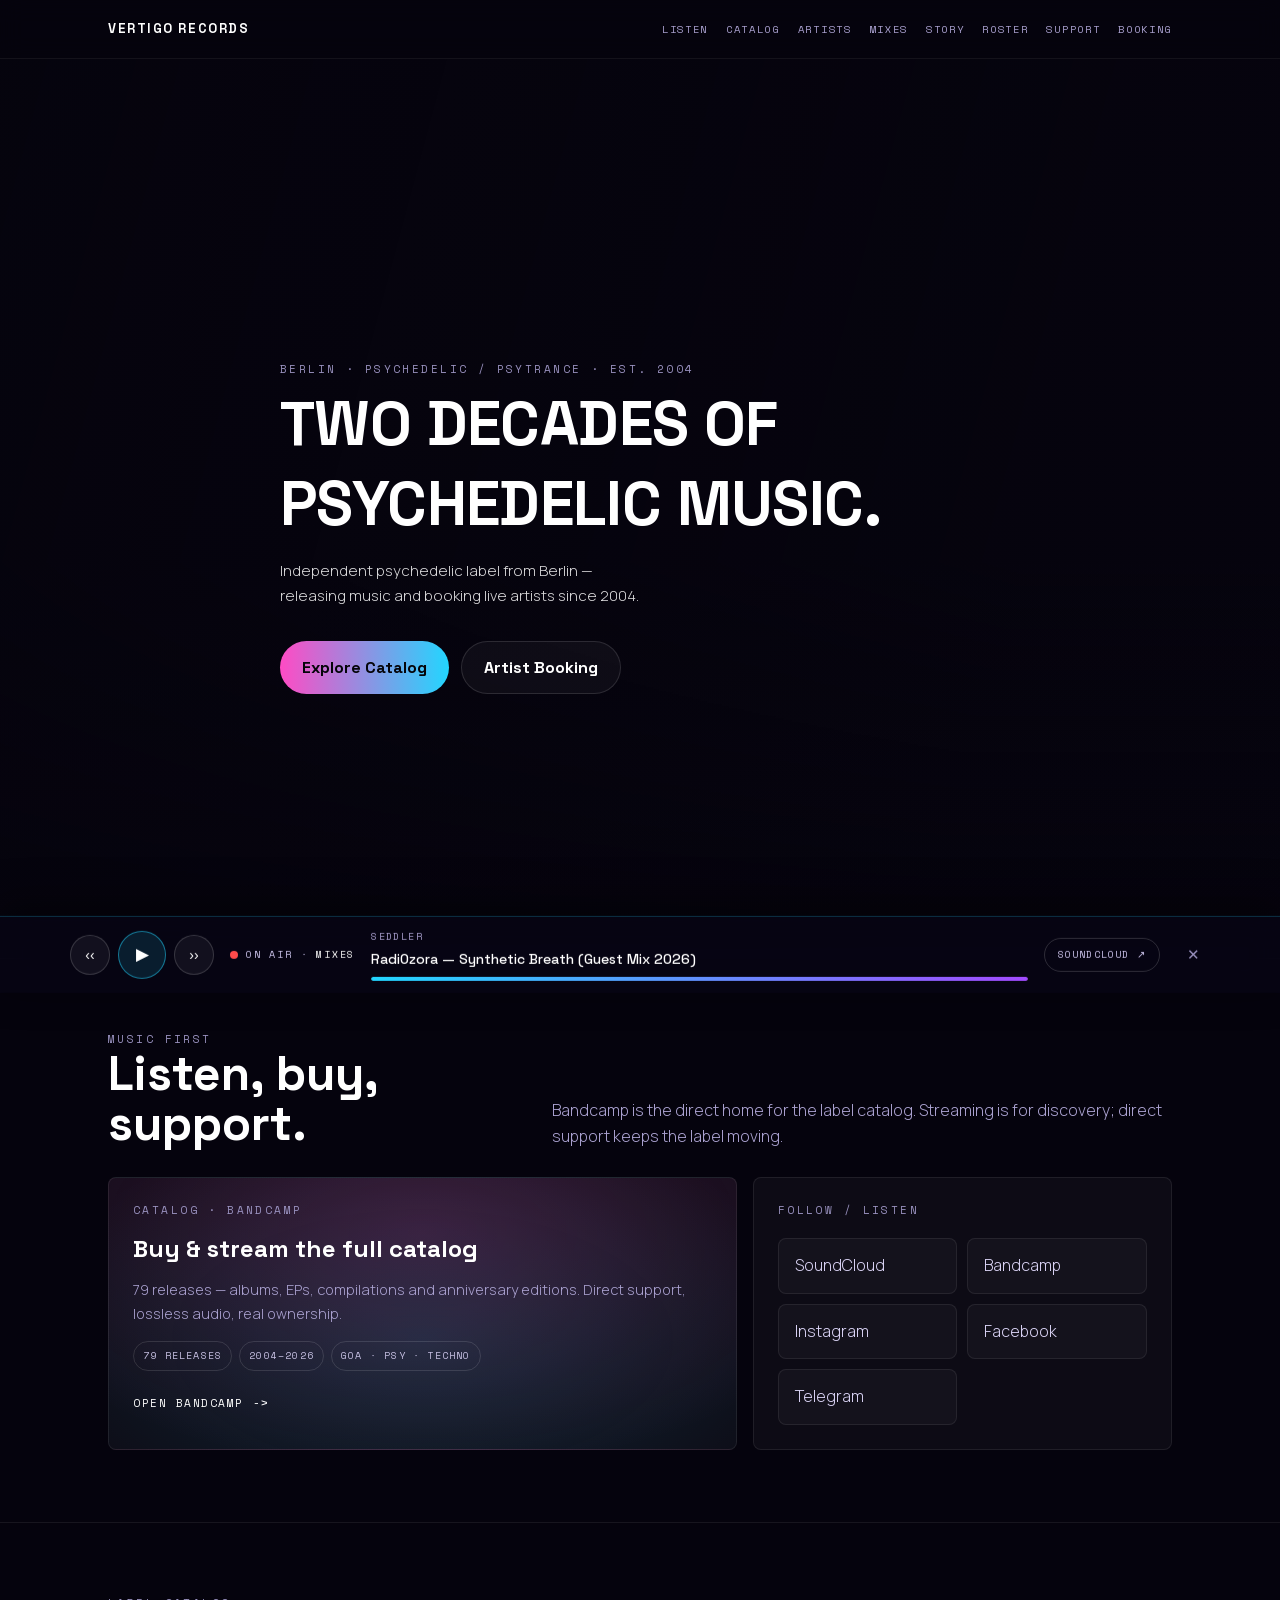
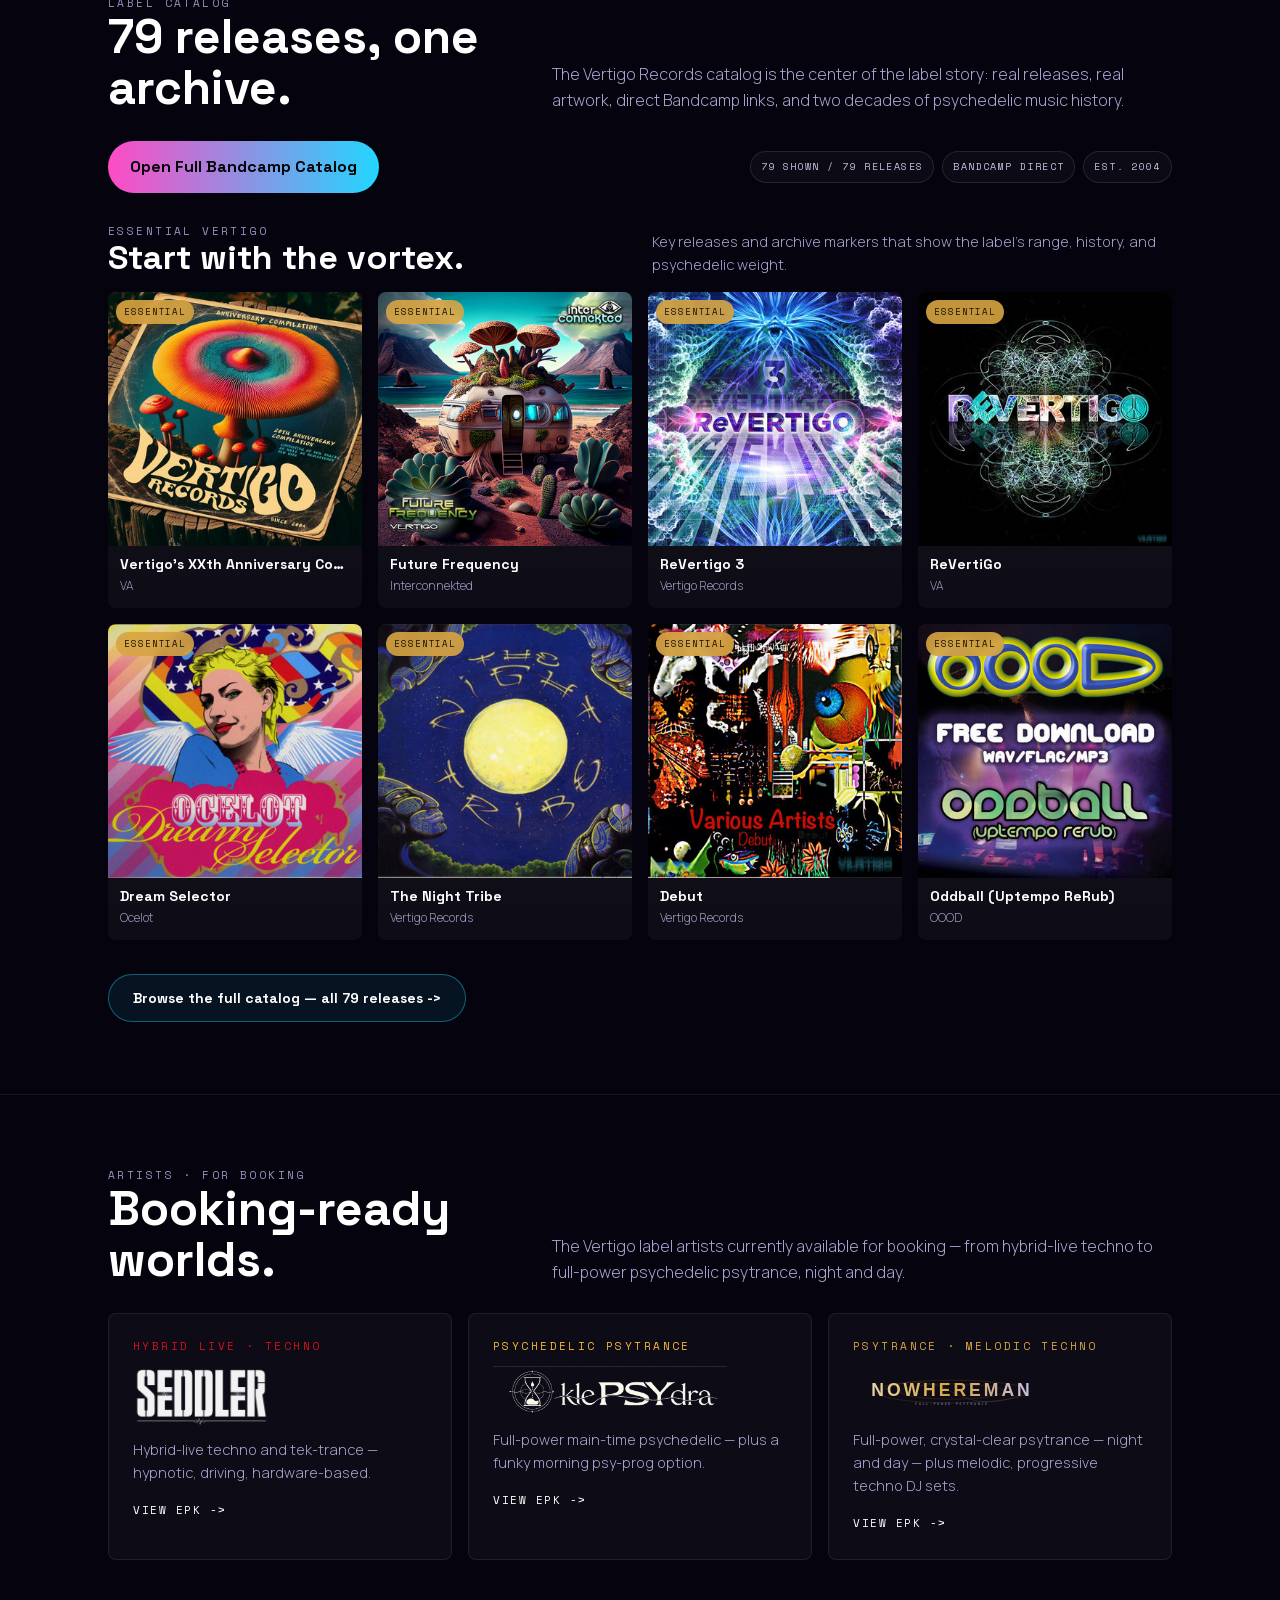
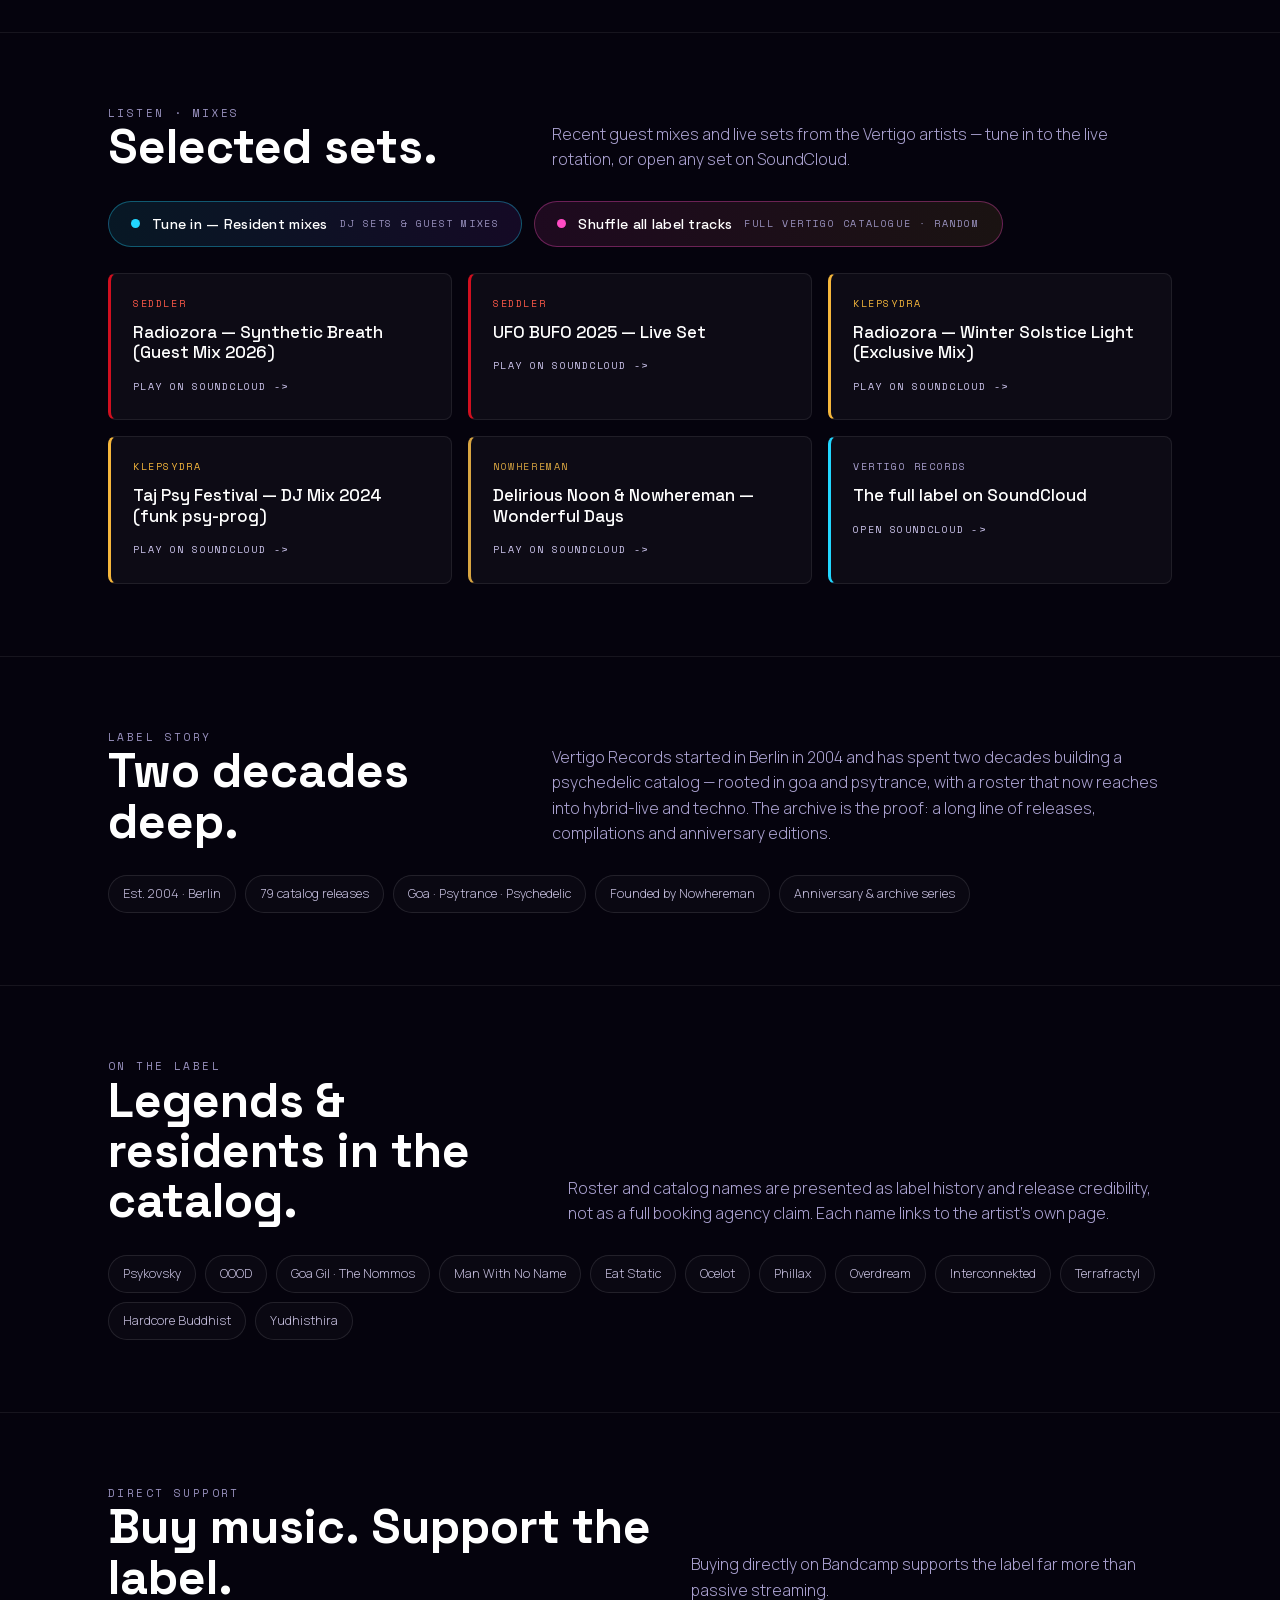
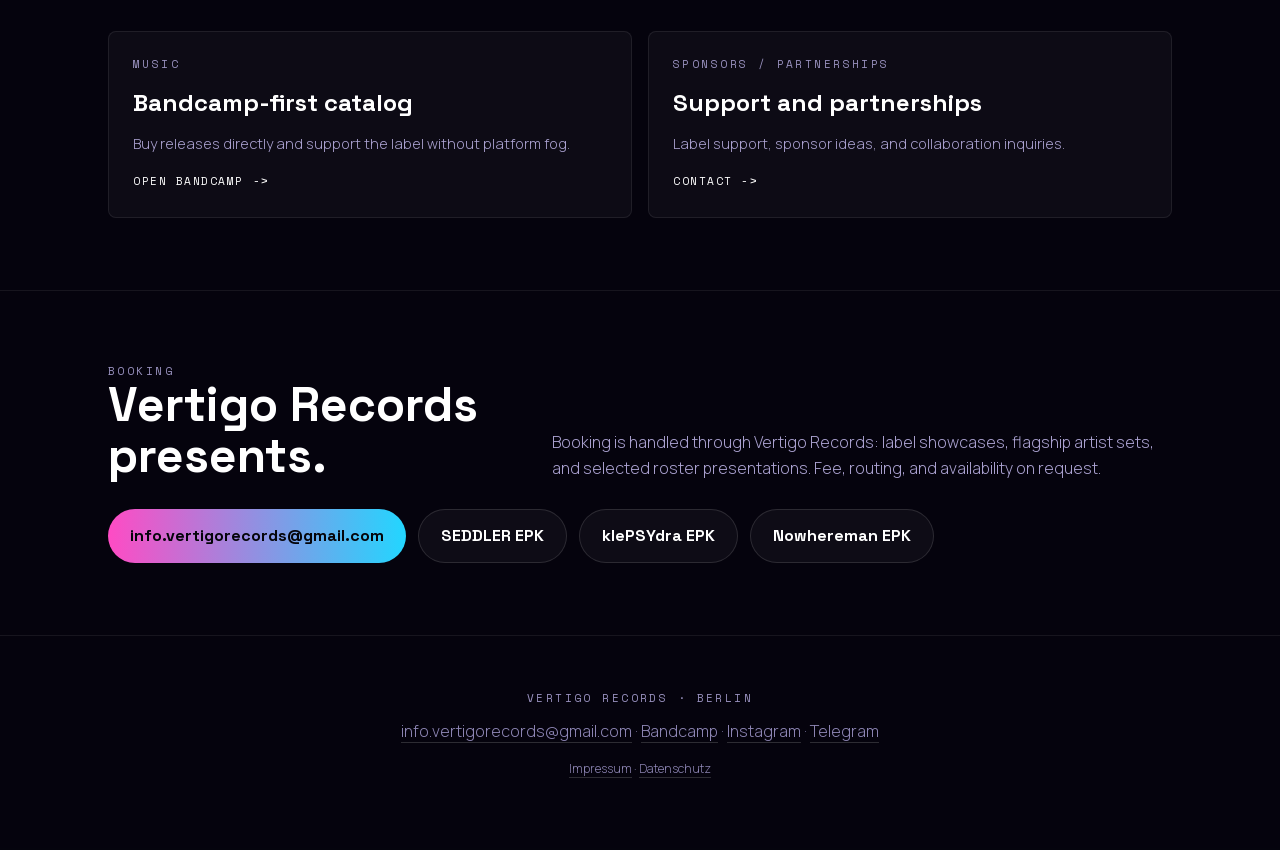
==== commit a8dab413: "site: migrate EPK to custom domain vertigorec.com - add CNAME (vertigorec.com) for GitHub Pages cust" ====
--- a/index.html
+++ b/index.html
@@ -11,14 +11,14 @@
 <meta property="og:site_name" content="Vertigo Records">
 <meta property="og:title" content="Vertigo Records — Berlin Psychedelic Label">
 <meta property="og:description" content="Independent psychedelic label from Berlin — releasing music and booking live artists since 2004.">
-<meta property="og:url" content="https://shtryxlabs.github.io/vertigo-epk/">
-<meta property="og:image" content="https://shtryxlabs.github.io/vertigo-epk/img/og/vertigo_og.png">
+<meta property="og:url" content="https://vertigorec.com/">
+<meta property="og:image" content="https://vertigorec.com/img/og/vertigo_og.png">
 <meta property="og:image:width" content="2400">
 <meta property="og:image:height" content="1260">
 <meta name="twitter:card" content="summary_large_image">
 <meta name="twitter:title" content="Vertigo Records — Berlin Psychedelic Label">
 <meta name="twitter:description" content="Independent psychedelic label from Berlin — releasing music and booking live artists since 2004.">
-<meta name="twitter:image" content="https://shtryxlabs.github.io/vertigo-epk/img/og/vertigo_og.png">
+<meta name="twitter:image" content="https://vertigorec.com/img/og/vertigo_og.png">
 <link rel="stylesheet" href="fonts.css">
 <style>
   :root{
@@ -38,14 +38,28 @@
   .nav-links a{font-family:'Space Mono',monospace;font-size:10.5px;letter-spacing:.16em;text-transform:uppercase;color:#aaa1d0;border:0}
   .nav-links a:hover{color:#fff}
 
-  .hero{position:relative;min-height:88vh;display:flex;align-items:center;overflow:hidden;border-bottom:1px solid rgba(255,255,255,.07)}
-  .hero::before{content:"";position:absolute;inset:-20%;background:
-    radial-gradient(800px 520px at 50% 42%,rgba(162,75,255,.35),transparent 68%),
-    radial-gradient(560px 420px at 42% 48%,rgba(255,75,196,.28),transparent 64%),
-    radial-gradient(560px 420px at 58% 48%,rgba(34,214,255,.24),transparent 64%),
-    radial-gradient(900px 520px at 50% 90%,rgba(216,165,66,.10),transparent 70%);
-    opacity:.95}
-  .hero::after{content:"";position:absolute;inset:0;background:linear-gradient(to top,var(--void),rgba(6,4,14,.34) 54%,rgba(6,4,14,.78))}
+  /* ONE site-wide fixed background video — shared by every block except the hero, never duplicated */
+  .bg-site{position:fixed;top:0;left:0;width:100%;height:100vh;object-fit:cover;z-index:0;pointer-events:none}
+  @media(prefers-reduced-motion:reduce){.bg-site,.hero-video{display:none}}
+  @media(max-width:900px){.hero{padding:90px 18px 32px}}
+
+  .hero{position:relative;z-index:1;min-height:100vh;display:flex;flex-direction:column;justify-content:center;padding:70px 32px 32px;overflow:hidden;border-bottom:1px solid rgba(255,255,255,.07)}
+  /* hero's OWN video — lives inside the hero, scrolls away with it (top block only) */
+  .hero-video{position:absolute;inset:0;width:100%;height:100%;object-fit:cover;z-index:0;pointer-events:none}
+  /* legibility scrim over the video, behind the text */
+  .hero::before{content:"";position:absolute;inset:0;z-index:1;background:
+    linear-gradient(105deg,rgba(6,4,14,.74),rgba(6,4,14,.32) 52%,rgba(6,4,14,.12) 76%),
+    linear-gradient(to top,rgba(6,4,14,.9),rgba(6,4,14,0) 44%)}
+  .hero-block{position:relative;z-index:2;display:flex;flex-direction:column;align-items:flex-start;text-align:left;max-width:720px;width:100%;margin:0 auto}
+  .hero-block .logo{width:min(300px,64vw);margin:0 0 18px}
+  .hl{font-family:'Space Grotesk',sans-serif;display:flex;flex-wrap:wrap;gap:.25em;font-size:clamp(30px,5.2vw,62px);font-weight:700;line-height:1.03;letter-spacing:-.01em;text-transform:uppercase;color:#fff;margin:14px 0 0}
+  .hl .w{display:inline-block;opacity:0;transform:translateY(32px);transition:opacity .7s cubic-bezier(.22,1,.36,1),transform .7s cubic-bezier(.22,1,.36,1)}
+  .hero-block .lead{max-width:360px;margin:24px 0 0;color:rgba(255,255,255,.85);font-size:15px;line-height:1.65;opacity:0;transform:translateY(24px);transition:opacity .7s cubic-bezier(.22,1,.36,1),transform .7s cubic-bezier(.22,1,.36,1);transition-delay:.9s}
+  .hero-block .actions{opacity:0;transform:translateY(24px);transition:opacity .7s cubic-bezier(.22,1,.36,1),transform .7s cubic-bezier(.22,1,.36,1);transition-delay:1.05s}
+  .hero-block.in .w{opacity:1;transform:none}
+  .hero-block.in .lead,.hero-block.in .actions{opacity:1;transform:none}
+  /* lower content sits above the site video with a dark wash so the video stays visible but text keeps contrast */
+  .page-shell{position:relative;z-index:1;background:rgba(6,4,14,.76)}
   .hero-in{position:relative;z-index:2;padding:86px 0 70px;text-align:center}
   .logo{display:block;width:min(360px,70vw);height:auto;margin:0 auto 22px}
   h1{font-family:'Space Grotesk',sans-serif;font-size:clamp(42px,8vw,92px);line-height:.96;letter-spacing:.02em;color:#fff}
@@ -145,7 +159,7 @@
   .pill{font-size:12.5px;color:#c6bfdf;border:1px solid rgba(255,255,255,.10);border-radius:999px;padding:8px 14px;background:rgba(255,255,255,.025)}
   .support{display:grid;grid-template-columns:repeat(2,1fr);gap:16px}
   @media(max-width:820px){.support{grid-template-columns:1fr}}
-  footer{padding:54px 0 72px;text-align:center;color:#8d85b4}
+  footer{position:relative;z-index:1;background:rgba(6,4,14,.76);padding:54px 0 72px;text-align:center;color:#8d85b4}
   footer a{border-bottom:1px solid rgba(255,255,255,.16)}
   footer a:hover{color:#fff;border-color:#fff}
   .legal{margin-top:14px;font-size:12px}
@@ -166,6 +180,9 @@
 </style>
 </head>
 <body>
+  <video class="bg-site" autoplay muted loop playsinline preload="metadata" poster="video/site_bg_poster.jpg" aria-hidden="true">
+    <source src="video/site_bg.mp4" type="video/mp4">
+  </video>
   <nav class="nav">
     <div class="wrap">
       <a class="nav-brand" href="#top">VERTIGO RECORDS</a>
@@ -184,11 +201,19 @@
 
   <main id="top">
     <section class="hero">
-      <div class="wrap hero-in">
-        <img class="logo" src="img/logos/vertigo_full_transparent_clean.png?v=transparent-20260626" alt="Vertigo Records">
+      <video class="hero-video" autoplay muted loop playsinline preload="metadata" poster="video/logo_portal_poster.jpg" aria-hidden="true">
+        <source src="video/logo_portal.mp4" type="video/mp4">
+      </video>
+      <div class="hero-block">
         <div class="mono">Berlin · Psychedelic / Psytrance · Est. 2004</div>
-        <h1>Two decades of<br>psychedelic music.</h1>
-        <p class="lead">Vertigo Records is an independent psychedelic label from Berlin — releasing music and booking live artists since 2004.</p>
+        <h2 class="hl" aria-label="Two decades of psychedelic music.">
+          <span class="w" style="transition-delay:.15s">Two</span>
+          <span class="w" style="transition-delay:.23s">decades</span>
+          <span class="w" style="transition-delay:.31s">of</span>
+          <span class="w" style="transition-delay:.39s">psychedelic</span>
+          <span class="w" style="transition-delay:.47s">music.</span>
+        </h2>
+        <p class="lead">Independent psychedelic label from Berlin — releasing music and booking live artists since 2004.</p>
         <div class="actions">
           <a class="btn primary" href="#releases">Explore Catalog</a>
           <a class="btn" href="#booking">Artist Booking</a>
@@ -196,6 +221,7 @@
       </div>
     </section>
 
+    <div class="page-shell">
     <section id="listen">
       <div class="wrap">
         <div class="section-head">
@@ -454,6 +480,7 @@
         </div>
       </div>
     </section>
+    </div><!-- /.page-shell -->
   </main>
 
   <footer>
@@ -626,6 +653,18 @@
   })();
   </script>
   <!-- ===== /Vertigo Radio ===== -->
+  <script>
+    /* Hero: staggered word fade-up when the block scrolls into view (whileInView, once) */
+    (function(){
+      var block = document.querySelector('.hero-block');
+      if(!block) return;
+      if(!('IntersectionObserver' in window)){ block.classList.add('in'); return; }
+      var io = new IntersectionObserver(function(entries){
+        entries.forEach(function(e){ if(e.isIntersecting){ block.classList.add('in'); io.disconnect(); } });
+      }, { threshold: 0.2 });
+      io.observe(block);
+    })();
+  </script>
   <script src="catalog-data.js"></script>
 </body>
 </html>
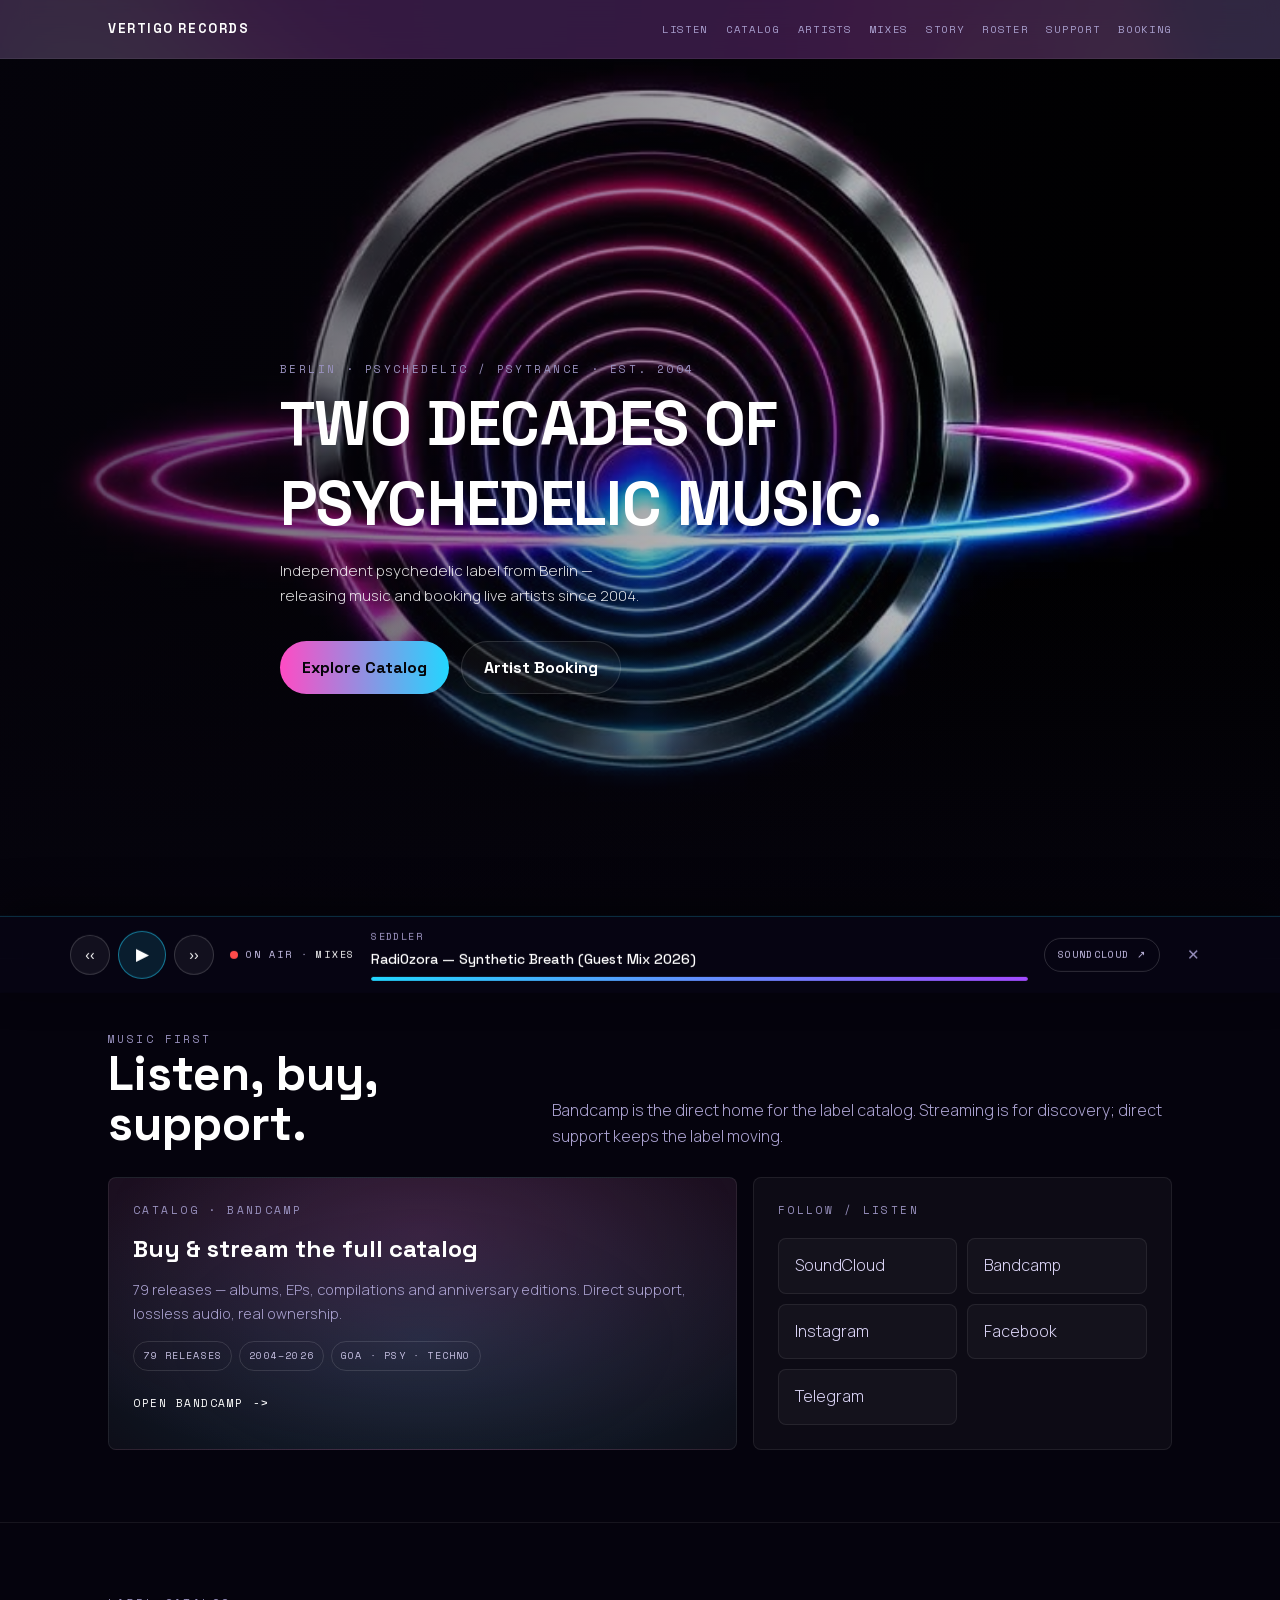
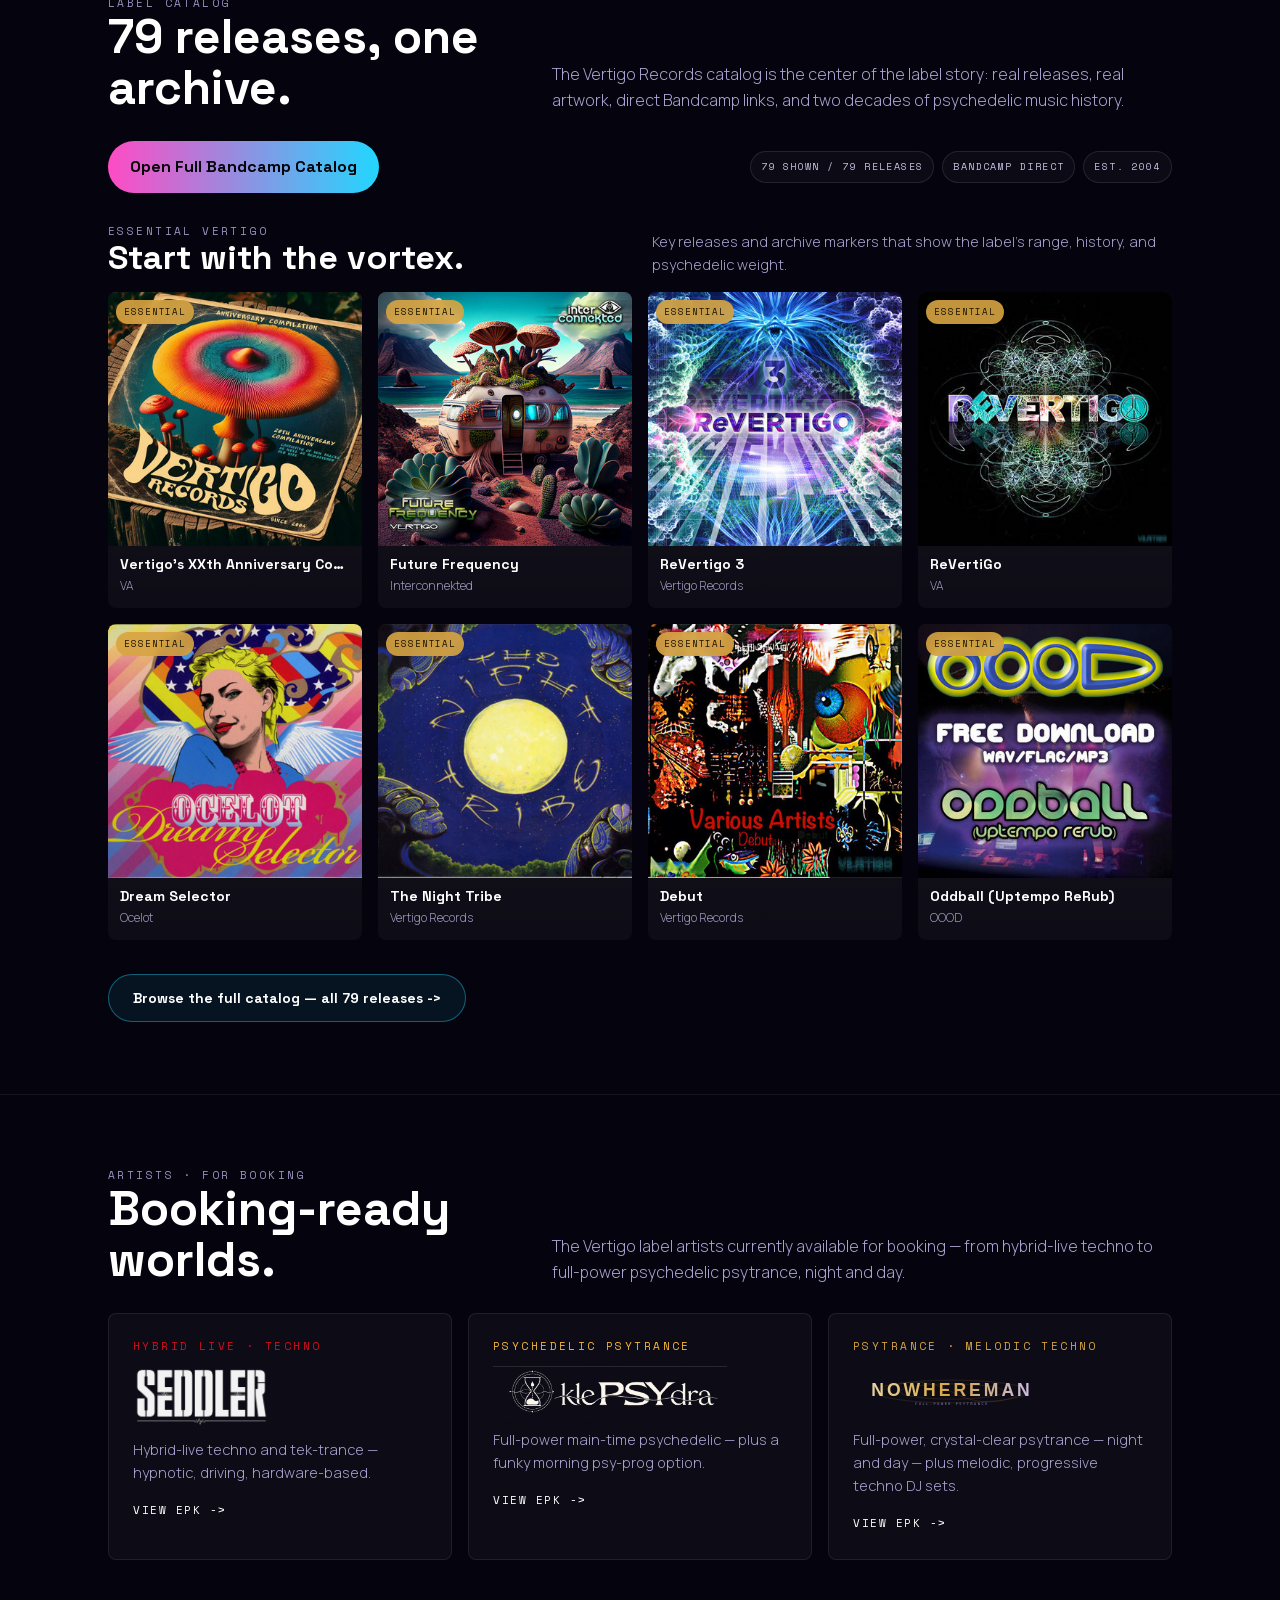
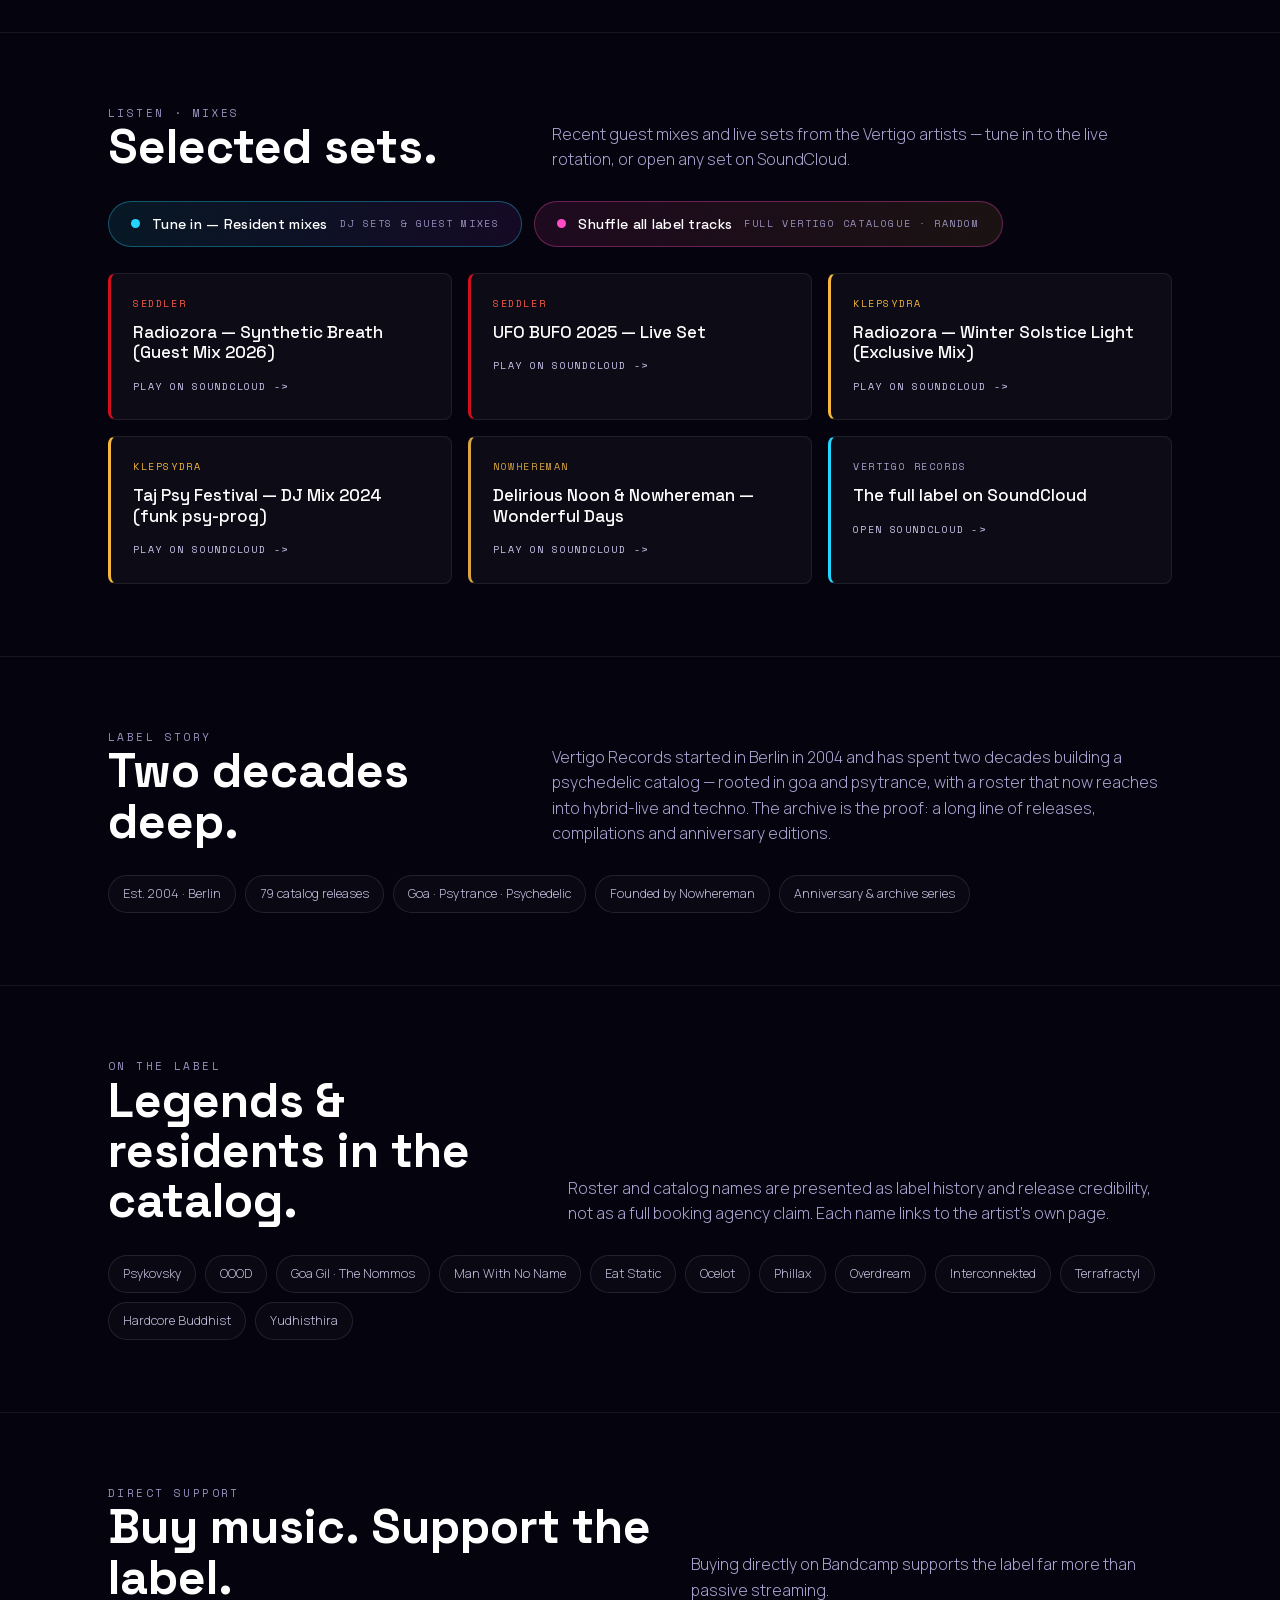
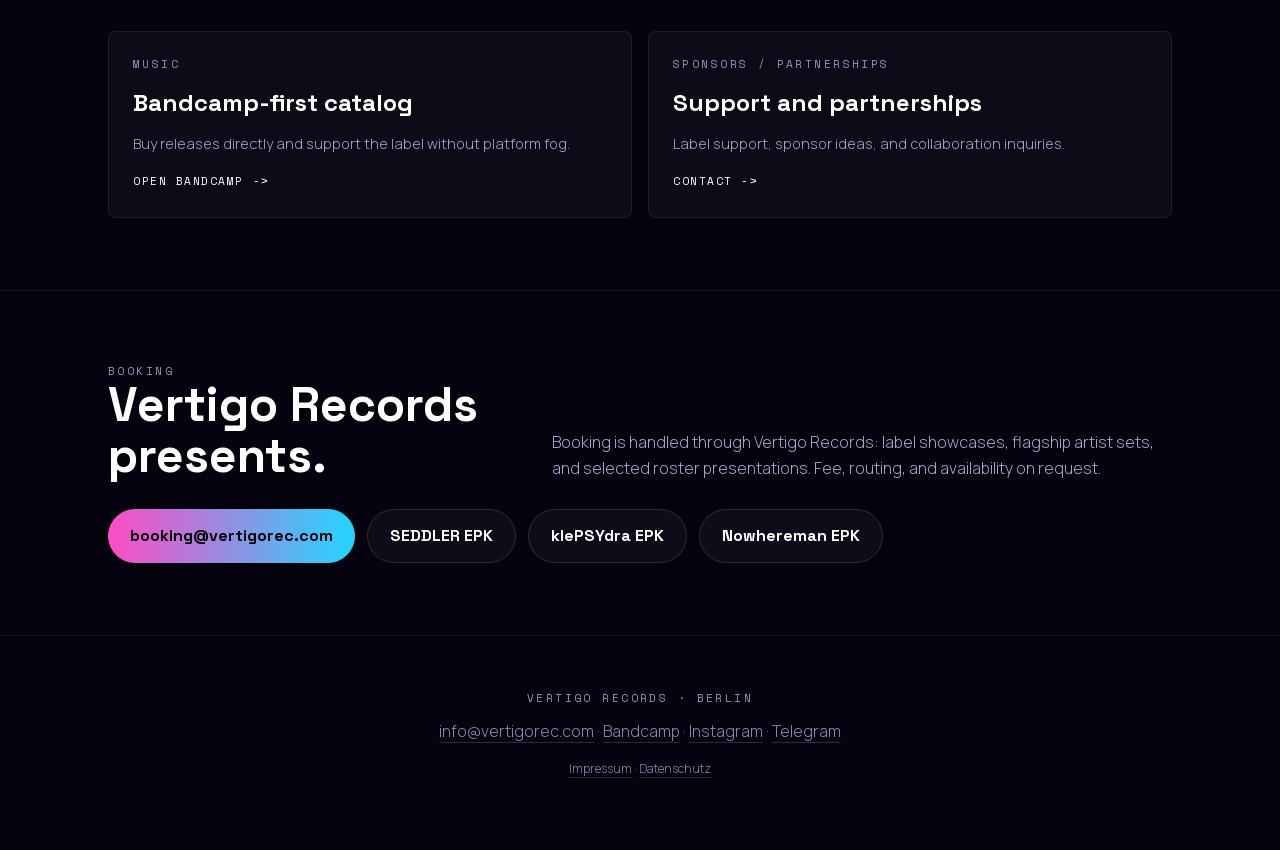
==== commit 9dae21eb: "site: migrate all e-mails to @vertigorec.com - booking CTA + nowhereman -> booking@vertigorec.com - " ====
--- a/index.html
+++ b/index.html
@@ -453,7 +453,7 @@
             <p>Buy releases directly and support the label without platform fog.</p>
             <span class="link">Open Bandcamp -></span>
           </a>
-          <a class="card" href="mailto:info.vertigorecords@gmail.com">
+          <a class="card" href="mailto:info@vertigorec.com">
             <div class="mono">Sponsors / partnerships</div>
             <h3>Support and partnerships</h3>
             <p>Label support, sponsor ideas, and collaboration inquiries.</p>
@@ -473,7 +473,7 @@
           <p class="section-copy">Booking is handled through Vertigo Records: label showcases, flagship artist sets, and selected roster presentations. Fee, routing, and availability on request.</p>
         </div>
         <div class="actions" style="justify-content:flex-start;margin-top:0">
-          <a class="btn primary" href="mailto:info.vertigorecords@gmail.com">info.vertigorecords@gmail.com</a>
+          <a class="btn primary" href="mailto:booking@vertigorec.com">booking@vertigorec.com</a>
           <a class="btn" href="seddler.html">SEDDLER EPK</a>
           <a class="btn" href="klepsydra.html">klePSYdra EPK</a>
           <a class="btn" href="nowhereman.html">Nowhereman EPK</a>
@@ -487,7 +487,7 @@
     <div class="wrap">
       <div class="mono">Vertigo Records · Berlin</div>
       <div style="margin-top:12px">
-        <a href="mailto:info.vertigorecords@gmail.com">info.vertigorecords@gmail.com</a> ·
+        <a href="mailto:info@vertigorec.com">info@vertigorec.com</a> ·
         <a href="https://vertigorecords.bandcamp.com/">Bandcamp</a> ·
         <a href="https://www.instagram.com/vertigo.records/">Instagram</a> ·
         <a href="https://t.me/vertigo_records_psytrance">Telegram</a>
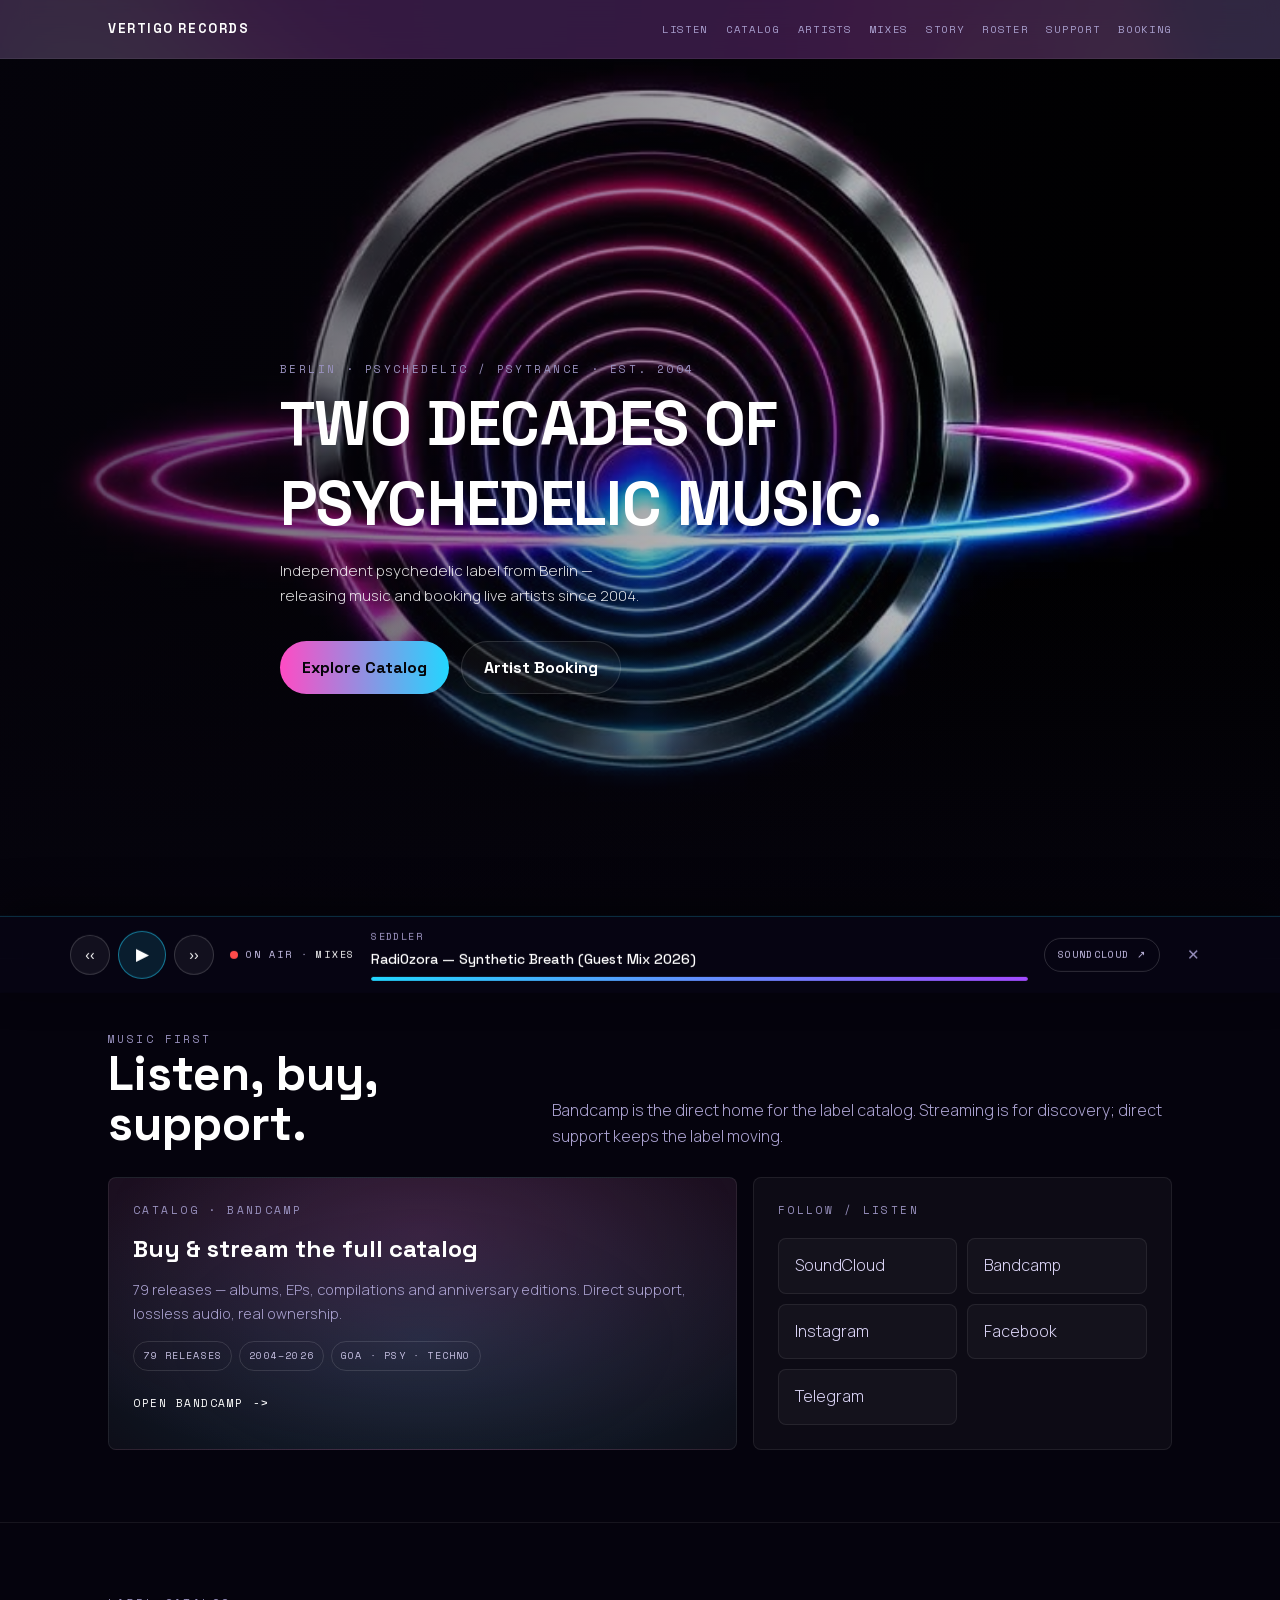
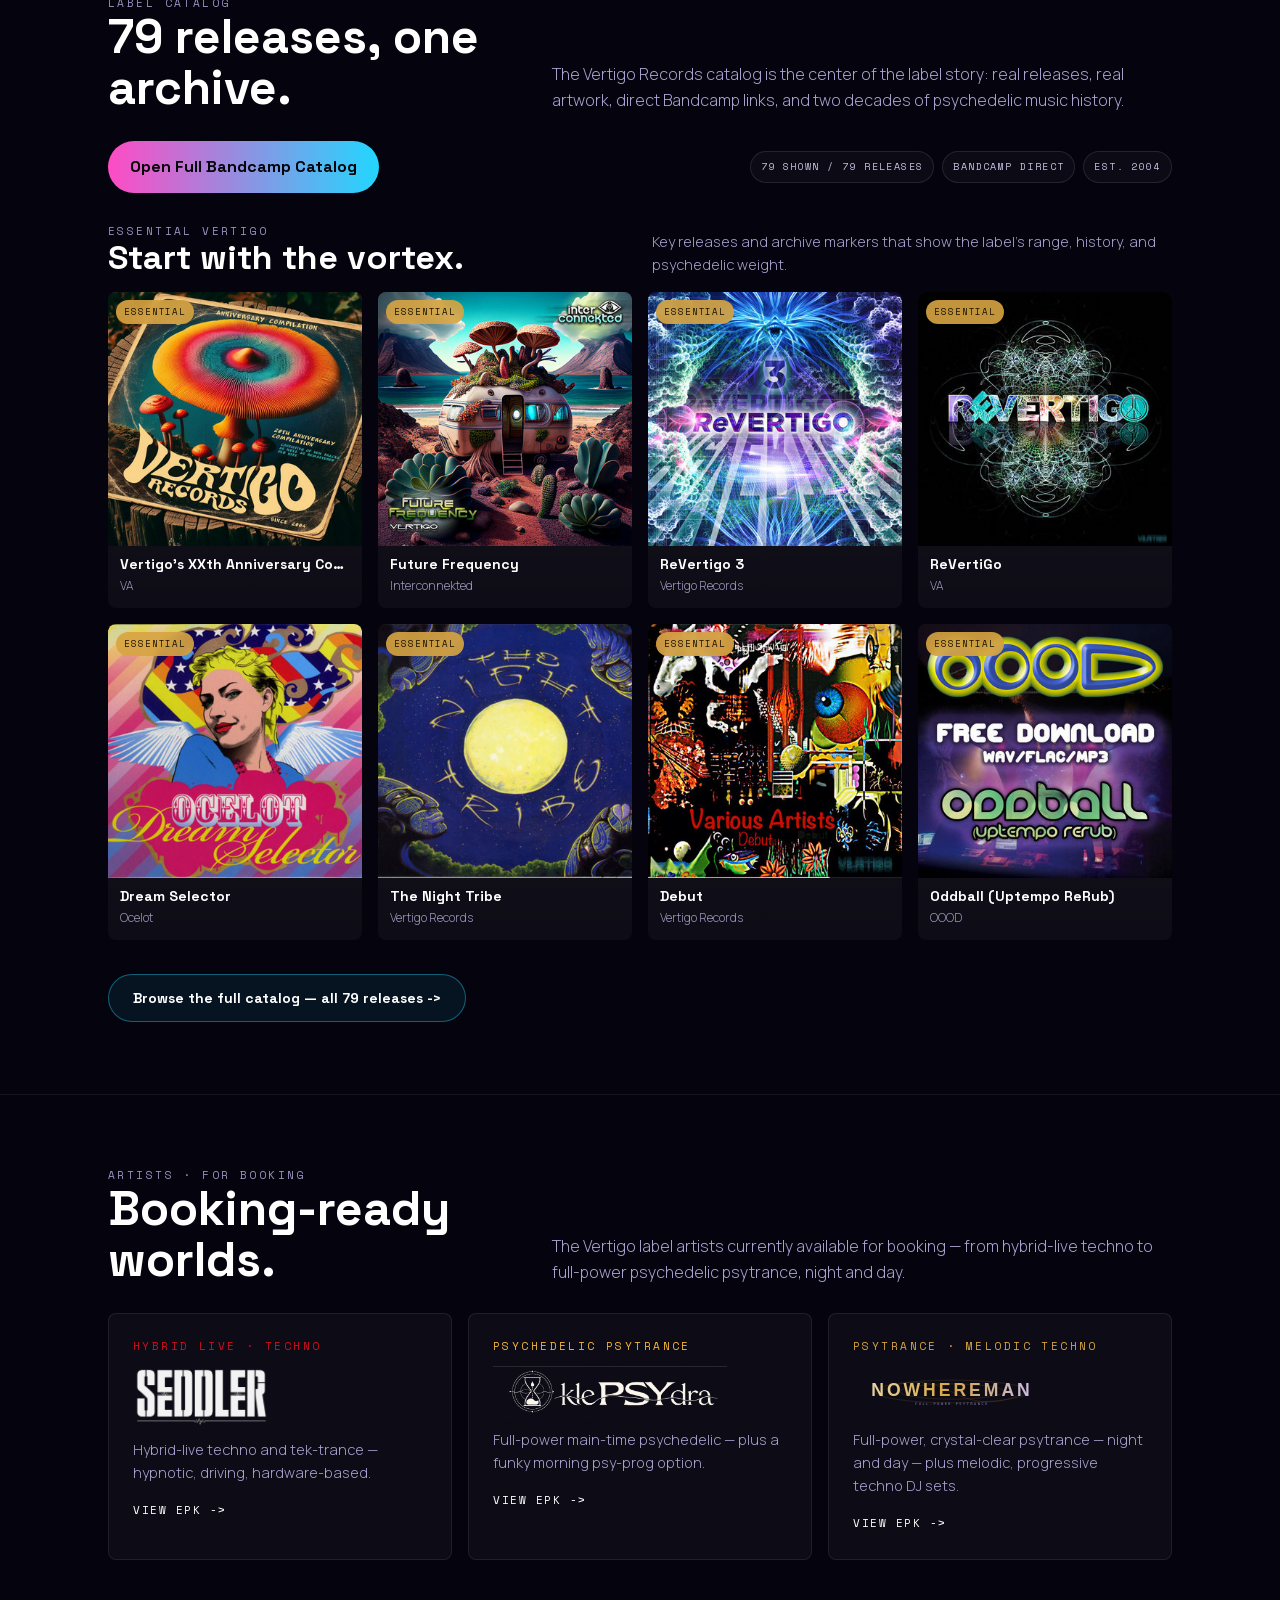
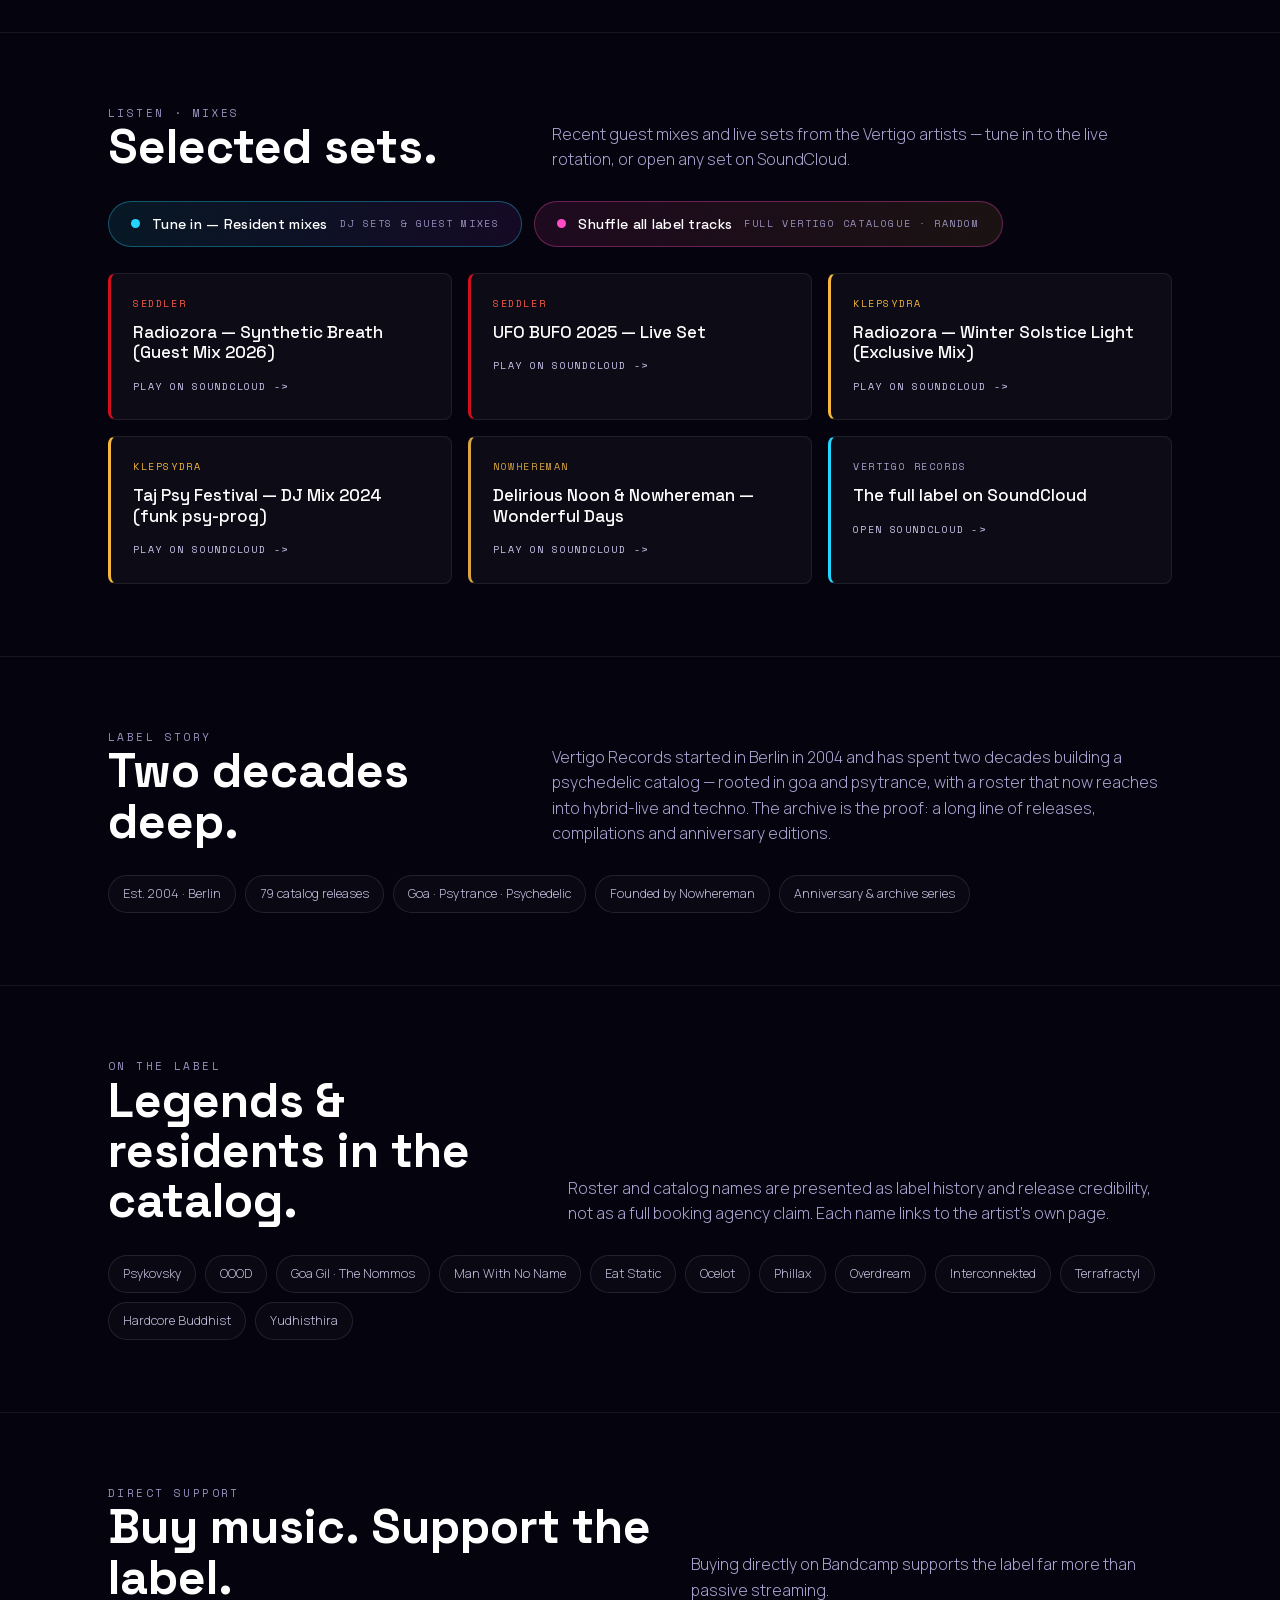
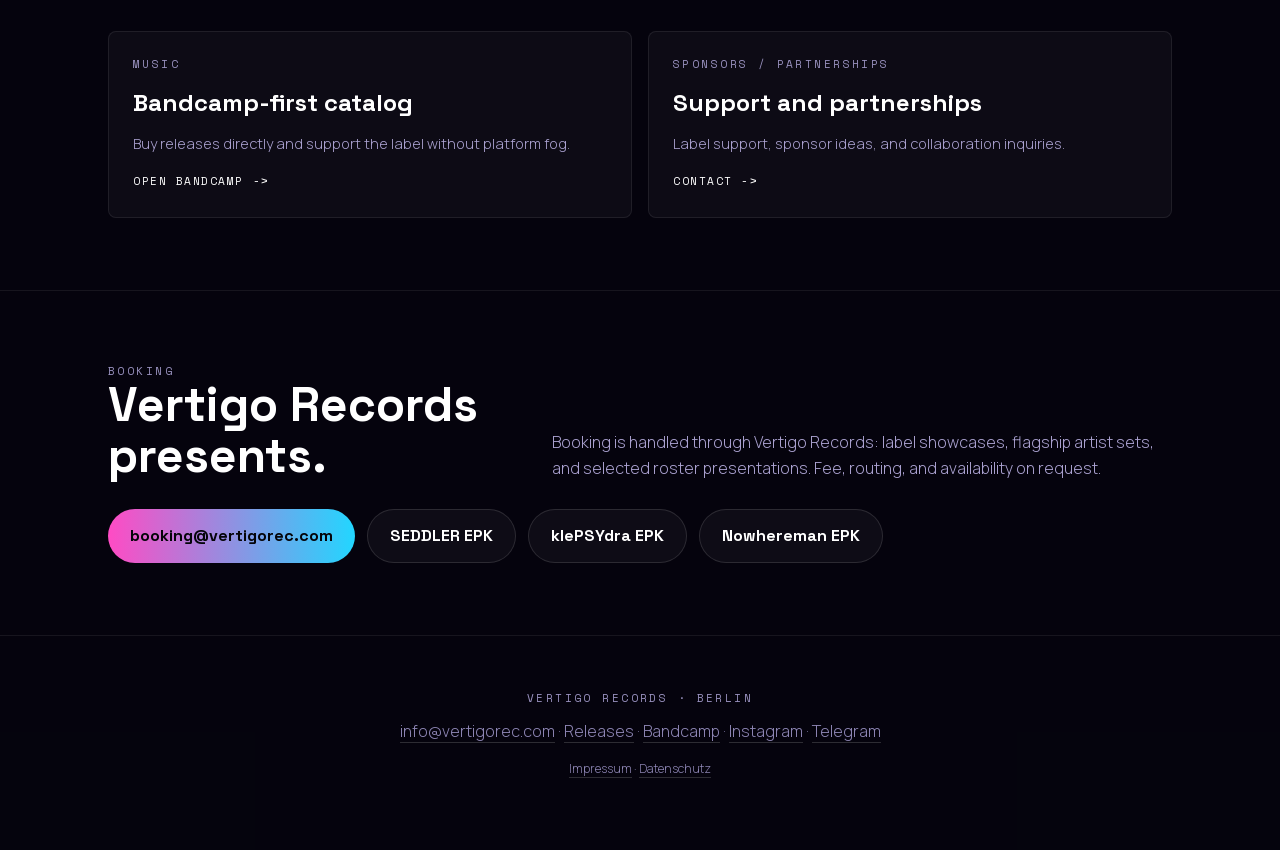
==== commit 64b751a4: "feat(site): dedicated releases page (79-release catalog, schema.org JSON-LD) + sitemap/robots + inde" ====
--- a/index.html
+++ b/index.html
@@ -297,6 +297,7 @@
           </div>
           <div class="catalog-grid" data-catalog-grid aria-live="polite"></div>
           <p class="catalog-empty" data-catalog-empty>No matching releases.</p>
+          <div class="mono" style="margin-top:22px"><a href="releases.html">Permalink: the releases page -&gt;</a></div>
         </div>
         <noscript>
           <p class="section-copy" style="margin-top:18px">Open the full catalog on Bandcamp: https://vertigorecords.bandcamp.com/music</p>
@@ -488,6 +489,7 @@
       <div class="mono">Vertigo Records · Berlin</div>
       <div style="margin-top:12px">
         <a href="mailto:info@vertigorec.com">info@vertigorec.com</a> ·
+        <a href="releases.html">Releases</a> ·
         <a href="https://vertigorecords.bandcamp.com/">Bandcamp</a> ·
         <a href="https://www.instagram.com/vertigo.records/">Instagram</a> ·
         <a href="https://t.me/vertigo_records_psytrance">Telegram</a>
@@ -666,5 +668,6 @@
     })();
   </script>
   <script src="catalog-data.js"></script>
+  <script data-goatcounter="https://vertigorec.goatcounter.com/count" async src="count.js"></script>
 </body>
 </html>
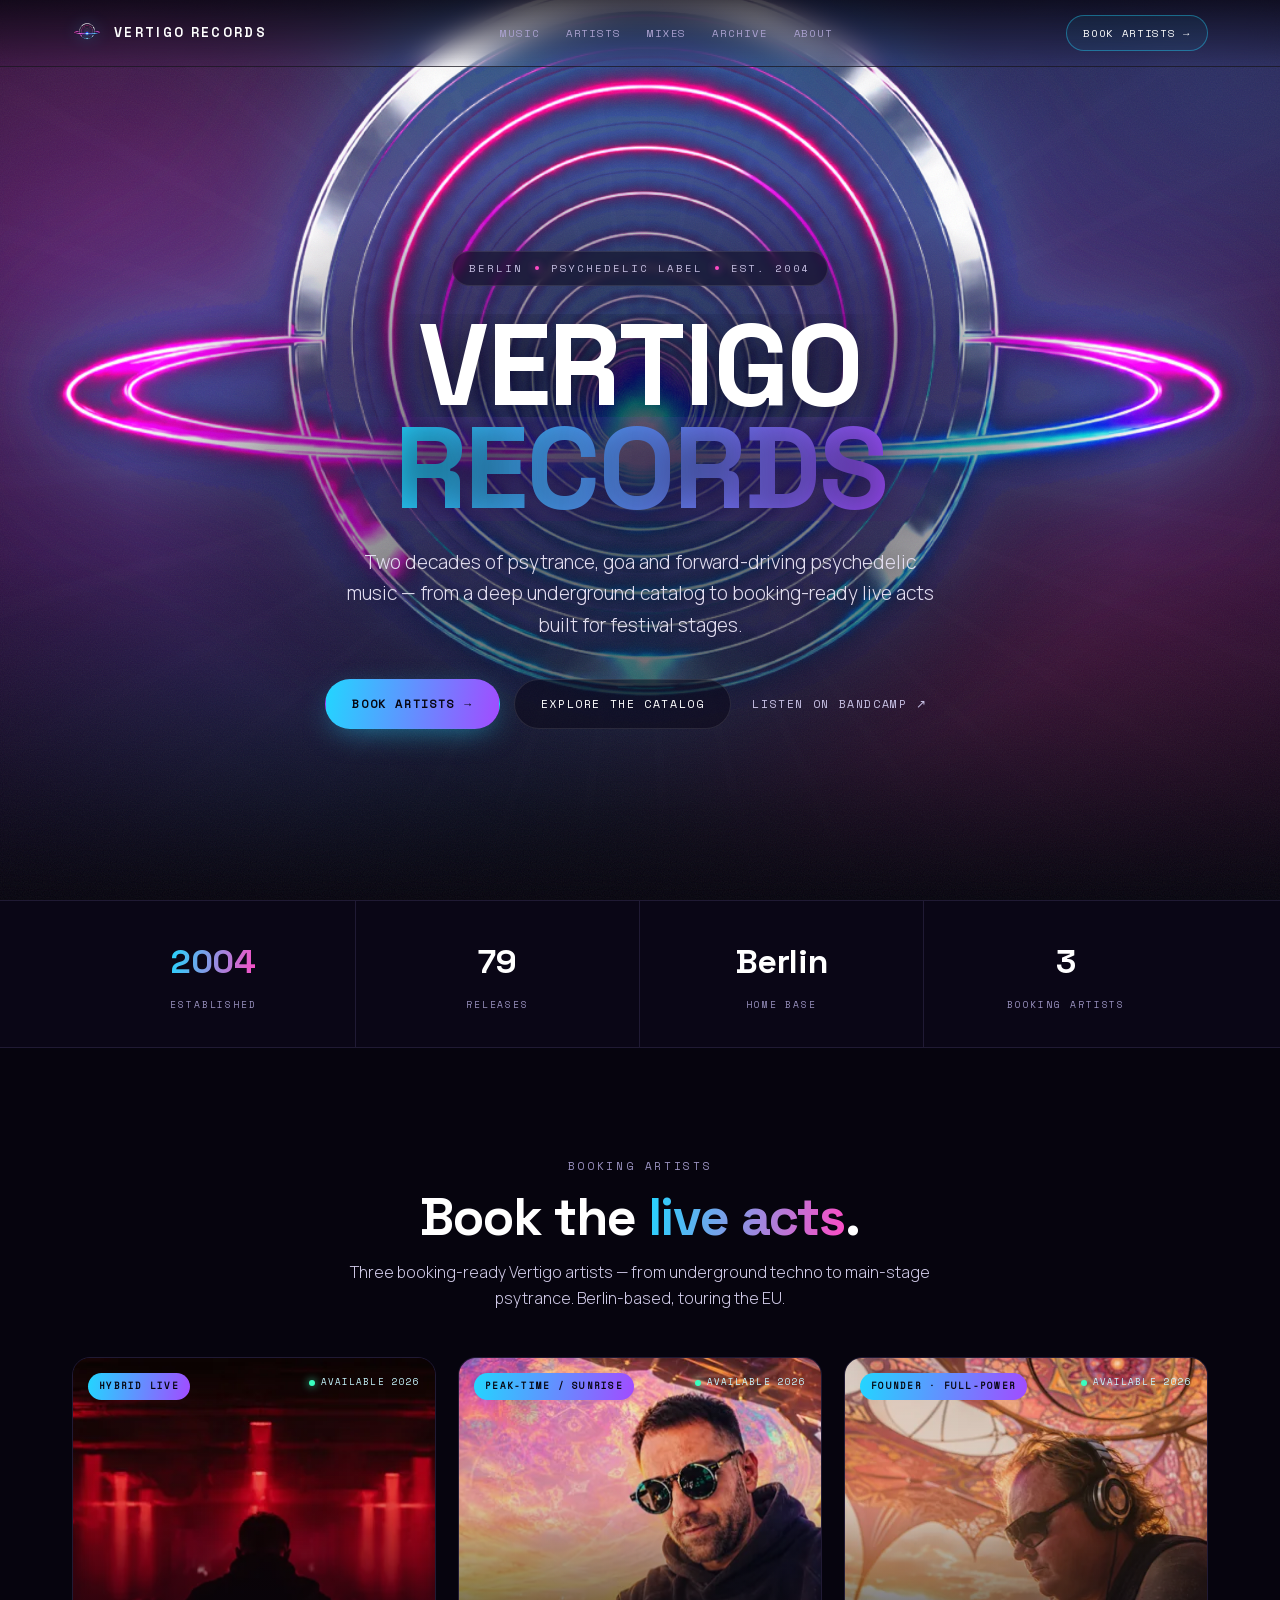
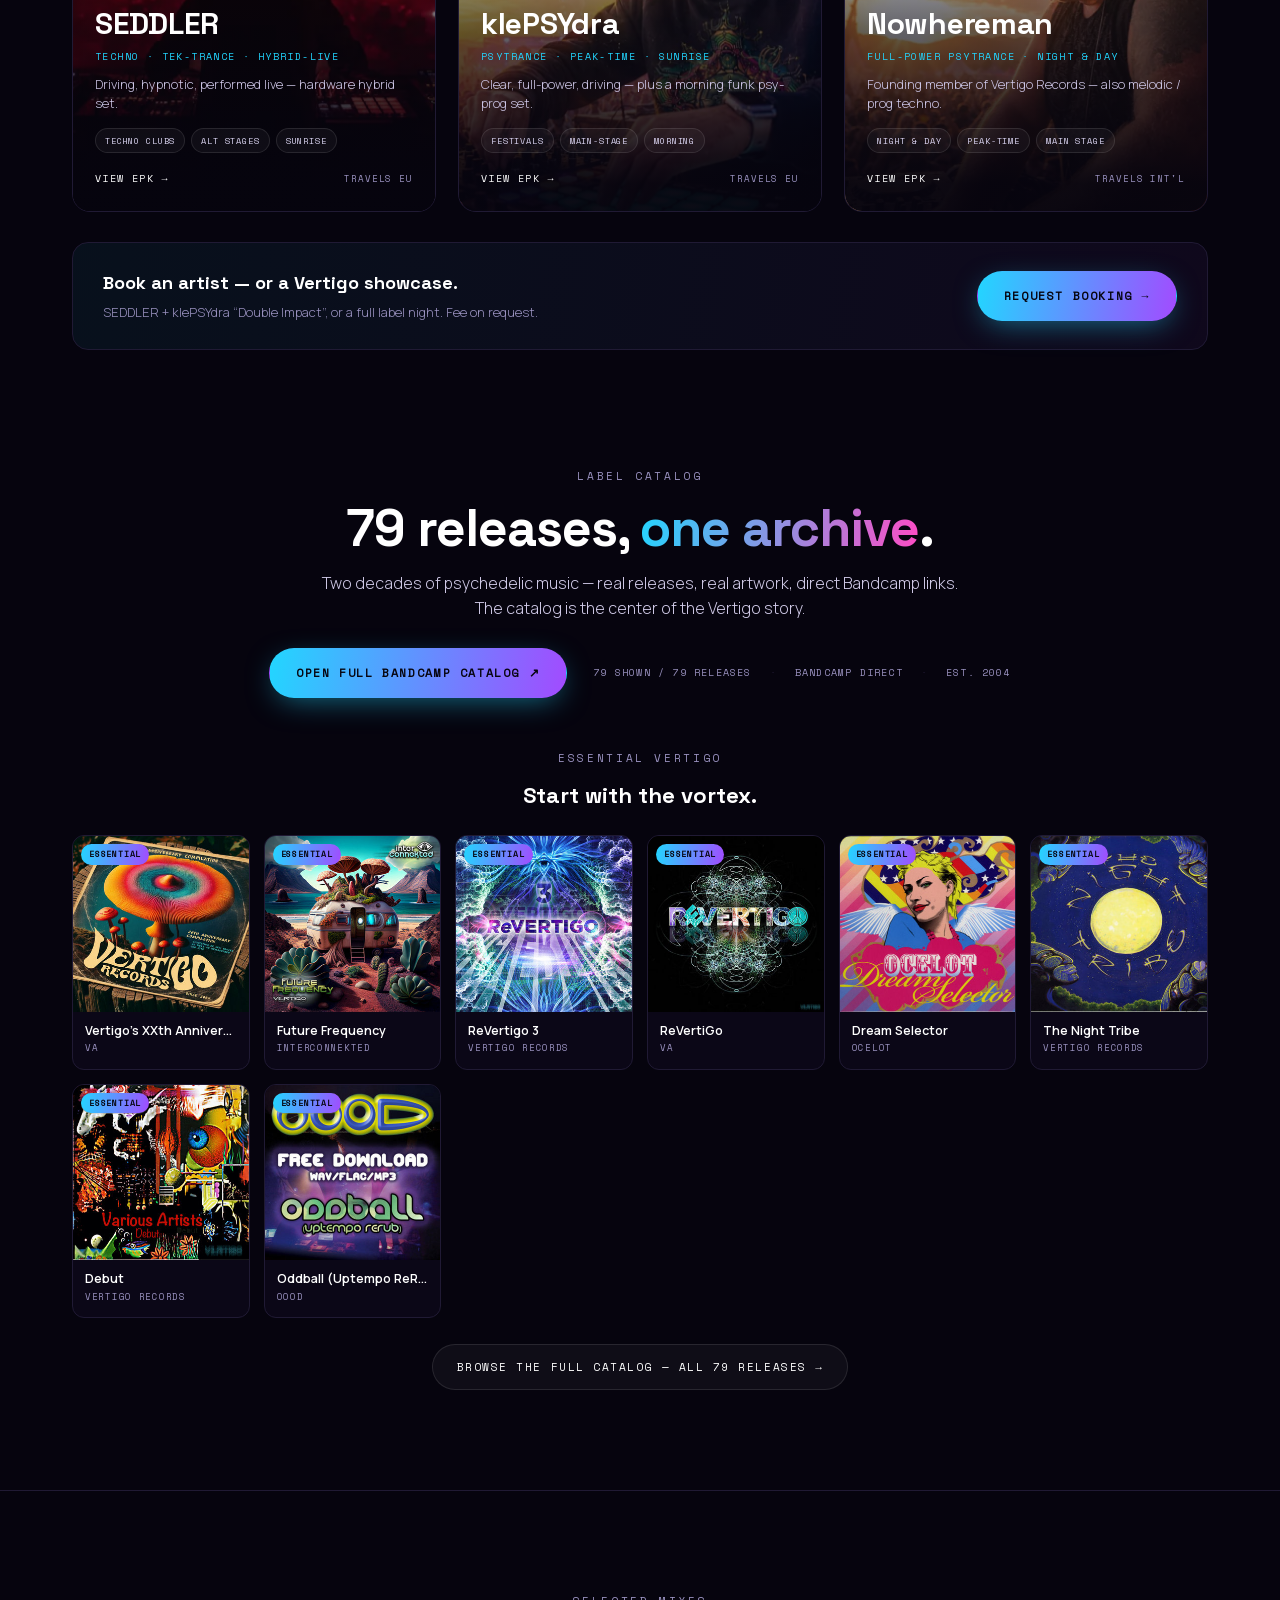
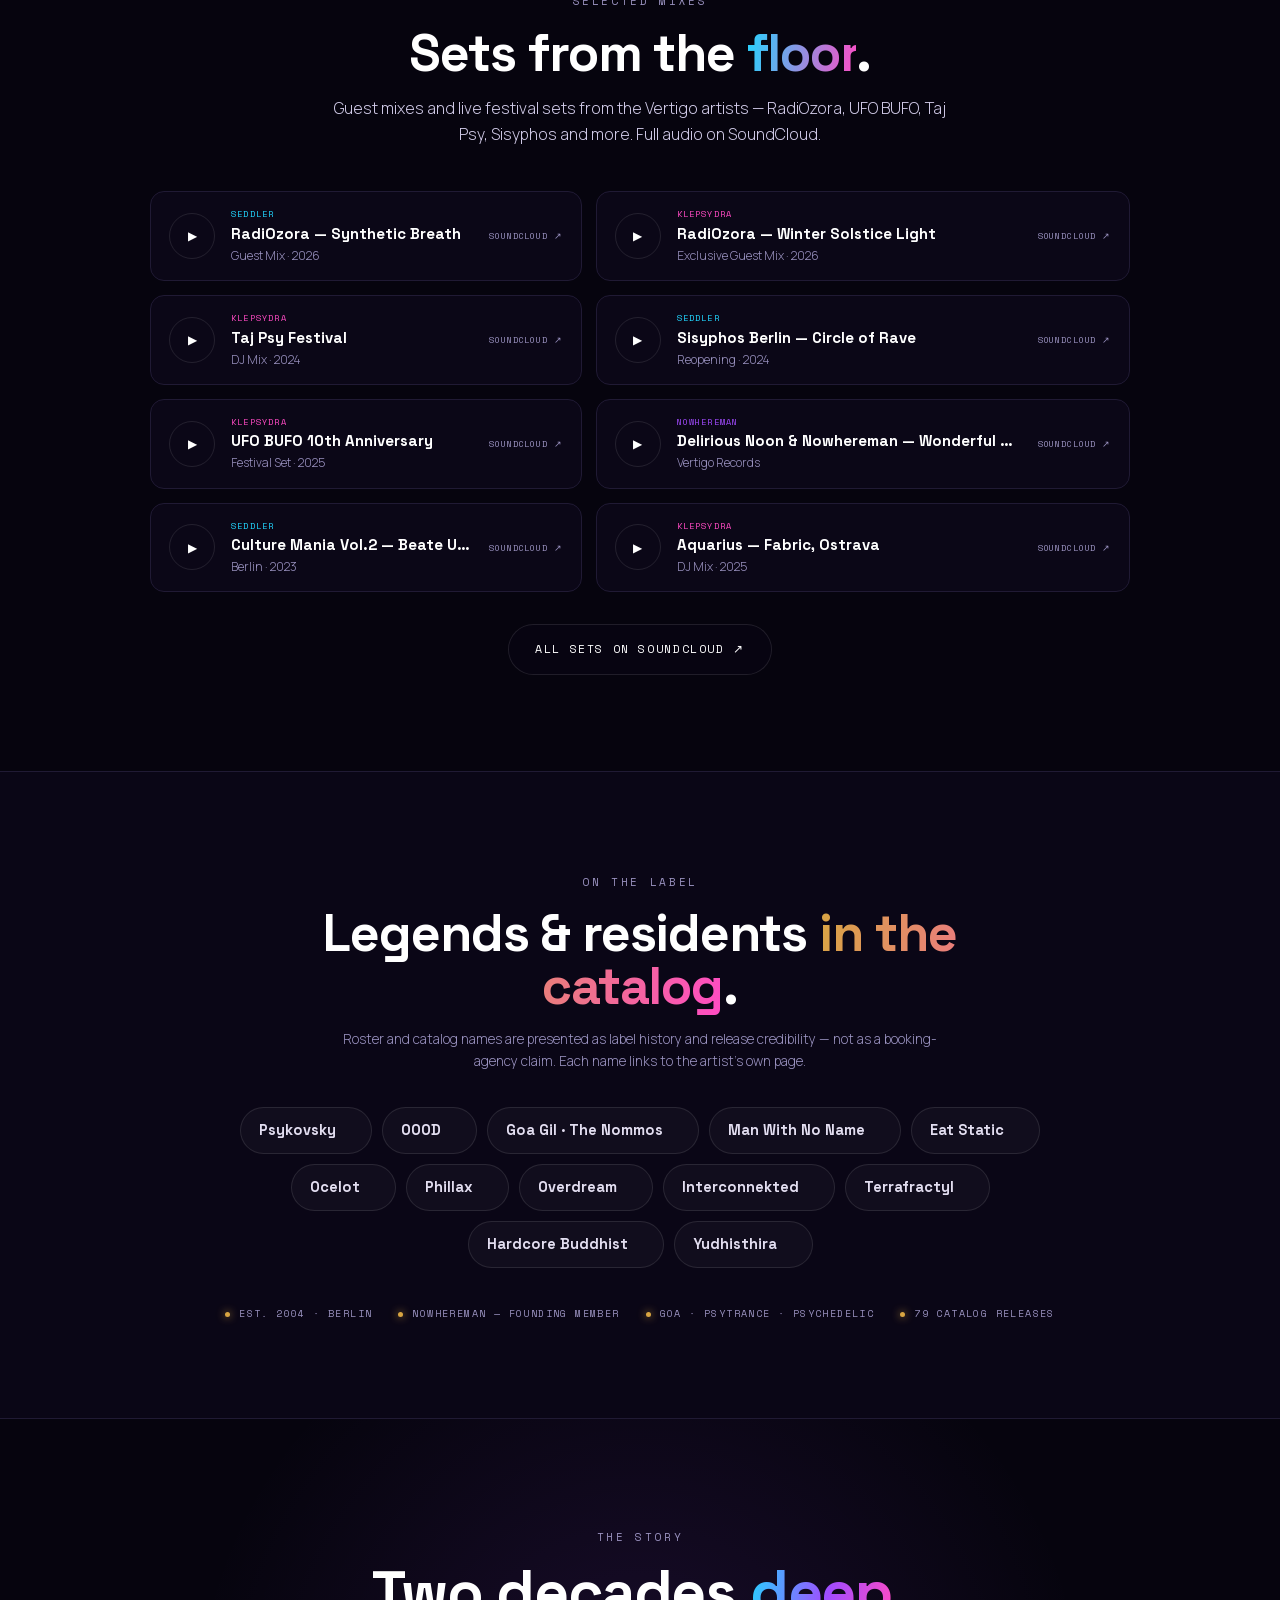
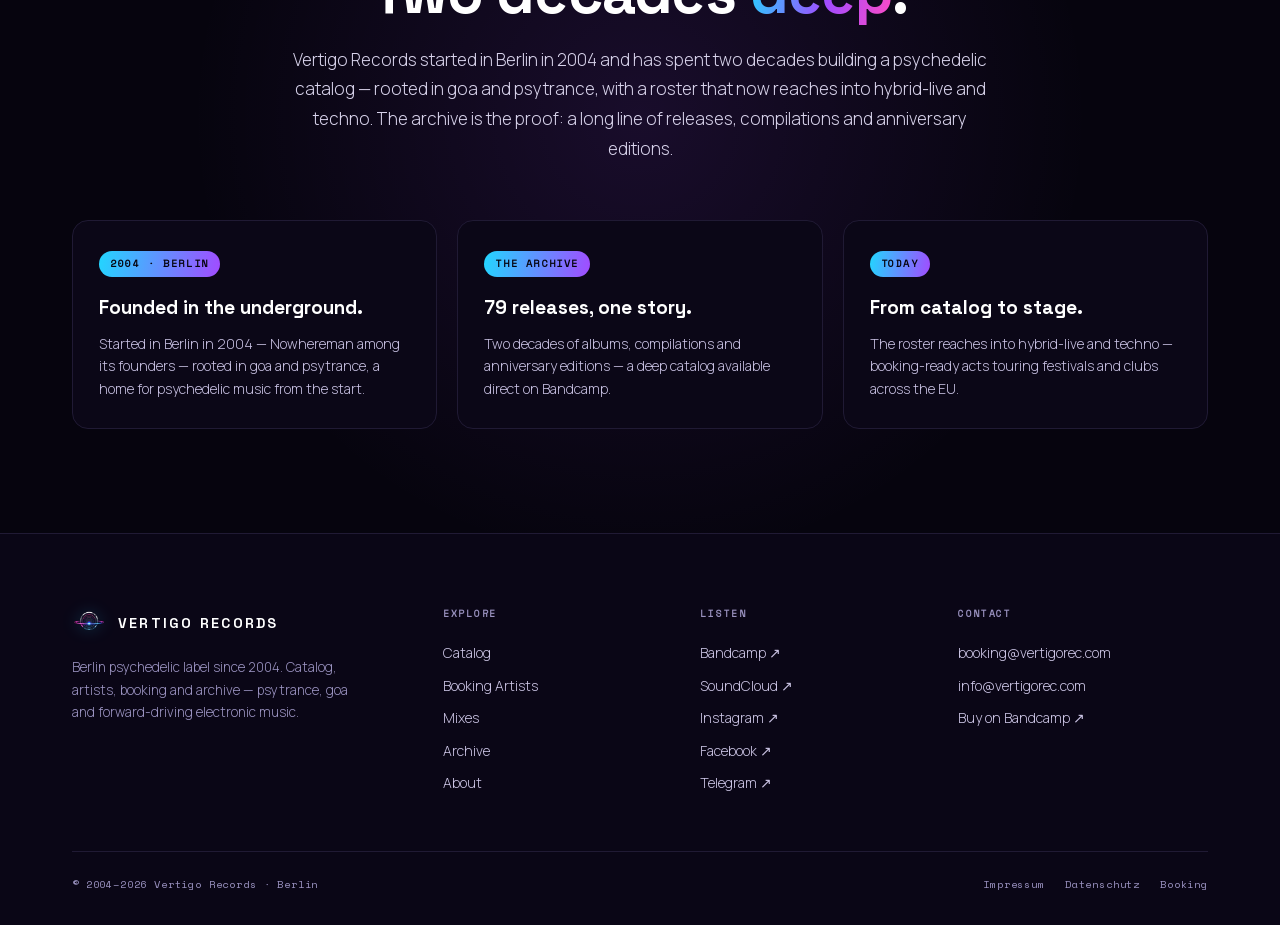
==== commit 13523483: "feat(site): ship homepage portal rebuild + elevated artist EPK pages Commit the dark-psychedelic por" ====
--- a/index.html
+++ b/index.html
@@ -4,670 +4,826 @@
 <meta charset="UTF-8">
 <meta name="viewport" content="width=device-width, initial-scale=1.0">
 <title>Vertigo Records — Berlin Psychedelic Label</title>
-<meta name="description" content="Vertigo Records — Berlin psychedelic / psytrance label, est. 2004. Releases, roster, flagship artists, support, and booking.">
+<meta name="description" content="Vertigo Records — Berlin psychedelic / psytrance label, est. 2004. Catalog, booking-ready artists, mixes, archive and direct support.">
+<link rel="canonical" href="https://vertigorec.com/">
 <link rel="icon" href="img/vertigo_logo.png">
 <meta name="theme-color" content="#06040E">
 <meta property="og:type" content="website">
 <meta property="og:site_name" content="Vertigo Records">
 <meta property="og:title" content="Vertigo Records — Berlin Psychedelic Label">
-<meta property="og:description" content="Independent psychedelic label from Berlin — releasing music and booking live artists since 2004.">
+<meta property="og:description" content="Berlin psychedelic label since 2004 — catalog, booking-ready artists, mixes and archive.">
 <meta property="og:url" content="https://vertigorec.com/">
 <meta property="og:image" content="https://vertigorec.com/img/og/vertigo_og.png">
 <meta property="og:image:width" content="2400">
 <meta property="og:image:height" content="1260">
 <meta name="twitter:card" content="summary_large_image">
 <meta name="twitter:title" content="Vertigo Records — Berlin Psychedelic Label">
-<meta name="twitter:description" content="Independent psychedelic label from Berlin — releasing music and booking live artists since 2004.">
+<meta name="twitter:description" content="Berlin psychedelic label since 2004 — catalog, booking-ready artists, mixes and archive.">
 <meta name="twitter:image" content="https://vertigorec.com/img/og/vertigo_og.png">
+<script type="application/ld+json">{"@context":"https://schema.org","@type":"Organization","name":"Vertigo Records","url":"https://vertigorec.com/","logo":"https://vertigorec.com/img/vertigo_logo.png","foundingDate":"2004","sameAs":["https://vertigorecords.bandcamp.com/","https://soundcloud.com/vertigo-records","https://www.instagram.com/vertigo.records/","https://www.facebook.com/VertigoRec","https://t.me/vertigo_records_psytrance"]}</script>
 <link rel="stylesheet" href="fonts.css">
 <style>
   :root{
-    --void:#06040E; --panel:#0B0717; --line:#201A34; --mist:#EDEAF6; --muted:#9A92C0;
+    --void:#06040E; --void-2:#0A0616; --panel:#0B0717; --line:#201A34;
+    --mist:#EDEAF6; --muted:#9A92C0;
     --cyan:#22D6FF; --magenta:#FF4BC4; --violet:#A24BFF; --gold:#D8A542;
+    --edge:rgba(255,255,255,.10);
   }
   *{margin:0;padding:0;box-sizing:border-box}
   html{scroll-behavior:smooth}
-  body{background:var(--void);color:var(--mist);font-family:'Manrope',sans-serif;font-weight:300;line-height:1.6;-webkit-font-smoothing:antialiased}
+  :target{scroll-margin-top:82px}
+  body{
+    background:var(--void);color:var(--mist);
+    font-family:'Manrope',sans-serif;font-weight:300;line-height:1.6;
+    -webkit-font-smoothing:antialiased;overflow-x:hidden;
+  }
   a{color:inherit;text-decoration:none}
-  .wrap{max-width:1120px;margin:0 auto;padding:0 28px}
-  .mono{font-family:'Space Mono',monospace;letter-spacing:.22em;text-transform:uppercase;font-size:11px;color:var(--muted)}
-  .nav{position:sticky;top:0;z-index:20;background:rgba(6,4,14,.78);backdrop-filter:blur(12px);-webkit-backdrop-filter:blur(12px);border-bottom:1px solid rgba(255,255,255,.06)}
-  .nav .wrap{height:58px;display:flex;align-items:center;justify-content:space-between;gap:18px}
-  .nav-brand{font-family:'Space Grotesk',sans-serif;font-weight:700;letter-spacing:.12em;font-size:13px;color:#fff}
-  .nav-links{display:flex;gap:18px;flex-wrap:wrap;justify-content:flex-end}
-  .nav-links a{font-family:'Space Mono',monospace;font-size:10.5px;letter-spacing:.16em;text-transform:uppercase;color:#aaa1d0;border:0}
+  .wrap{max-width:1200px;margin:0 auto;padding:0 32px}
+  .mono{font-family:'Space Mono',monospace;letter-spacing:.24em;text-transform:uppercase;font-size:11px;color:var(--muted)}
+  :focus-visible{outline:2px solid var(--cyan);outline-offset:3px;border-radius:4px}
+
+  /* ── NAV ───────────────────────────── */
+  .nav{position:fixed;top:0;left:0;right:0;z-index:40;
+    background:linear-gradient(to bottom,rgba(6,4,14,.72),rgba(6,4,14,0));
+    backdrop-filter:blur(14px);-webkit-backdrop-filter:blur(14px);
+    border-bottom:1px solid rgba(255,255,255,.05)}
+  .nav .wrap{height:66px;display:flex;align-items:center;justify-content:space-between;gap:24px}
+  .nav-brand{display:flex;align-items:center;gap:12px}
+  .nav-brand img{width:30px;height:30px;display:block;filter:drop-shadow(0 0 8px rgba(34,214,255,.4))}
+  .nav-brand span{font-family:'Space Grotesk',sans-serif;font-weight:700;letter-spacing:.18em;font-size:13px;color:#fff}
+  .nav-links{display:flex;gap:26px}
+  .nav-links a{font-family:'Space Mono',monospace;font-size:10.5px;letter-spacing:.18em;text-transform:uppercase;color:#aaa1d0;transition:color .2s;position:relative}
+  .nav-links a::after{content:'';position:absolute;left:0;bottom:-6px;width:0;height:1px;background:var(--cyan);transition:width .25s}
   .nav-links a:hover{color:#fff}
-
-  /* ONE site-wide fixed background video — shared by every block except the hero, never duplicated */
-  .bg-site{position:fixed;top:0;left:0;width:100%;height:100vh;object-fit:cover;z-index:0;pointer-events:none}
-  @media(prefers-reduced-motion:reduce){.bg-site,.hero-video{display:none}}
-  @media(max-width:900px){.hero{padding:90px 18px 32px}}
-
-  .hero{position:relative;z-index:1;min-height:100vh;display:flex;flex-direction:column;justify-content:center;padding:70px 32px 32px;overflow:hidden;border-bottom:1px solid rgba(255,255,255,.07)}
-  /* hero's OWN video — lives inside the hero, scrolls away with it (top block only) */
-  .hero-video{position:absolute;inset:0;width:100%;height:100%;object-fit:cover;z-index:0;pointer-events:none}
-  /* legibility scrim over the video, behind the text */
-  .hero::before{content:"";position:absolute;inset:0;z-index:1;background:
-    linear-gradient(105deg,rgba(6,4,14,.74),rgba(6,4,14,.32) 52%,rgba(6,4,14,.12) 76%),
-    linear-gradient(to top,rgba(6,4,14,.9),rgba(6,4,14,0) 44%)}
-  .hero-block{position:relative;z-index:2;display:flex;flex-direction:column;align-items:flex-start;text-align:left;max-width:720px;width:100%;margin:0 auto}
-  .hero-block .logo{width:min(300px,64vw);margin:0 0 18px}
-  .hl{font-family:'Space Grotesk',sans-serif;display:flex;flex-wrap:wrap;gap:.25em;font-size:clamp(30px,5.2vw,62px);font-weight:700;line-height:1.03;letter-spacing:-.01em;text-transform:uppercase;color:#fff;margin:14px 0 0}
-  .hl .w{display:inline-block;opacity:0;transform:translateY(32px);transition:opacity .7s cubic-bezier(.22,1,.36,1),transform .7s cubic-bezier(.22,1,.36,1)}
-  .hero-block .lead{max-width:360px;margin:24px 0 0;color:rgba(255,255,255,.85);font-size:15px;line-height:1.65;opacity:0;transform:translateY(24px);transition:opacity .7s cubic-bezier(.22,1,.36,1),transform .7s cubic-bezier(.22,1,.36,1);transition-delay:.9s}
-  .hero-block .actions{opacity:0;transform:translateY(24px);transition:opacity .7s cubic-bezier(.22,1,.36,1),transform .7s cubic-bezier(.22,1,.36,1);transition-delay:1.05s}
-  .hero-block.in .w{opacity:1;transform:none}
-  .hero-block.in .lead,.hero-block.in .actions{opacity:1;transform:none}
-  /* lower content sits above the site video with a dark wash so the video stays visible but text keeps contrast */
-  .page-shell{position:relative;z-index:1;background:rgba(6,4,14,.76)}
-  .hero-in{position:relative;z-index:2;padding:86px 0 70px;text-align:center}
-  .logo{display:block;width:min(360px,70vw);height:auto;margin:0 auto 22px}
-  h1{font-family:'Space Grotesk',sans-serif;font-size:clamp(42px,8vw,92px);line-height:.96;letter-spacing:.02em;color:#fff}
-  .lead{max-width:760px;margin:20px auto 0;color:#c9c2e5;font-size:clamp(17px,2.2vw,22px)}
-  .actions{display:flex;gap:12px;justify-content:center;flex-wrap:wrap;margin-top:32px}
-  .btn{display:inline-flex;align-items:center;justify-content:center;min-height:46px;padding:13px 22px;border-radius:999px;border:1px solid rgba(255,255,255,.12);font-family:'Space Grotesk',sans-serif;font-weight:700;color:#fff;background:rgba(255,255,255,.04)}
-  .btn.primary{background:linear-gradient(90deg,var(--magenta),var(--cyan));color:#05050A;border:0}
-  .btn:hover{border-color:rgba(255,255,255,.32);transform:translateY(-1px)}
-
-  section{padding:72px 0;border-bottom:1px solid rgba(255,255,255,.07)}
-  .section-head{display:flex;justify-content:space-between;align-items:end;gap:24px;margin-bottom:28px}
-  h2{font-family:'Space Grotesk',sans-serif;font-size:clamp(28px,4.4vw,48px);line-height:1.05;color:#fff}
-  .section-copy{max-width:620px;color:#aaa1d0;font-size:16px}
-  .grid{display:grid;grid-template-columns:repeat(3,1fr);gap:16px}
-  @media(max-width:820px){.grid{grid-template-columns:1fr}.section-head{display:block}.section-copy{margin-top:12px}.nav-links{display:none}}
-  .card{background:rgba(255,255,255,.035);border:1px solid rgba(255,255,255,.08);border-radius:8px;padding:24px;min-height:180px;transition:.2s}
-  .card:hover{background:rgba(255,255,255,.06);border-color:rgba(255,255,255,.18);transform:translateY(-2px)}
-  .card h3{font-family:'Space Grotesk',sans-serif;font-size:24px;color:#fff;margin-top:10px}
-  .card p{color:#aaa1d0;font-size:14.5px;margin-top:10px}
-  .card .link{display:inline-block;margin-top:18px;color:#fff;font-family:'Space Mono',monospace;font-size:11px;letter-spacing:.14em;text-transform:uppercase}
-  .listen-row{display:grid;grid-template-columns:1.2fr .8fr;gap:16px}
-  @media(max-width:820px){.listen-row{grid-template-columns:1fr}}
-  .listen-stats{display:flex;flex-wrap:wrap;gap:7px;margin:16px 0 6px}
-  .listen-stats span{font-family:'Space Mono',monospace;font-size:10px;letter-spacing:.12em;text-transform:uppercase;color:#c8c1e4;border:1px solid rgba(255,255,255,.12);border-radius:999px;padding:6px 9px}
-  .release{min-height:auto;background:
-    radial-gradient(460px 240px at 50% 20%,rgba(255,75,196,.18),transparent),
-    radial-gradient(420px 220px at 50% 60%,rgba(34,214,255,.14),transparent),
-    rgba(255,255,255,.035)}
-  .platforms{display:grid;grid-template-columns:repeat(2,1fr);gap:10px}
-  .platforms a{padding:14px 16px;border:1px solid rgba(255,255,255,.08);border-radius:8px;background:rgba(255,255,255,.03);color:#d9d2f4}
-  .platforms a:hover{border-color:var(--cyan);color:#fff}
-  .artist-card.seddler h3{color:#fff}
-  .artist-card.seddler .mono{color:#D10F1F}
-  .artist-card.klep .mono{color:#F6B73C}
-  .artist-card.now .mono{color:#D8A542}
-  .artist-logo{display:block;height:52px;width:auto;max-width:88%;object-fit:contain;margin-top:10px}
-  .artist-logo.seddler-logo{height:62px}
-
-  .catalog-top{display:flex;align-items:center;justify-content:space-between;gap:18px;margin-bottom:20px}
-  .catalog-stats{display:flex;gap:8px;flex-wrap:wrap;justify-content:flex-end}
-  .catalog-stats span{font-family:'Space Mono',monospace;font-size:10px;letter-spacing:.14em;text-transform:uppercase;color:#c8c1e4;border:1px solid rgba(255,255,255,.1);border-radius:999px;padding:7px 10px;background:rgba(255,255,255,.03)}
-  .essential-block{margin:30px 0 34px}
-  .catalog-subhead{display:flex;align-items:end;justify-content:space-between;gap:18px;margin-bottom:16px}
-  .catalog-subhead h3{font-family:'Space Grotesk',sans-serif;font-size:clamp(24px,3.4vw,34px);line-height:1.05;color:#fff}
-  .catalog-subhead p{max-width:520px;color:#aaa1d0;font-size:14.5px}
-  .essential-grid{display:grid;grid-template-columns:repeat(4,minmax(0,1fr));gap:16px}
-  .essential-grid .catalog-card{background:linear-gradient(180deg,rgba(255,255,255,.075),rgba(255,255,255,.035))}
-  .catalog-controls{display:flex;align-items:center;justify-content:space-between;gap:14px;margin:4px 0 18px}
+  .nav-links a:hover::after{width:100%}
+  .nav-cta{font-family:'Space Mono',monospace;font-size:10.5px;letter-spacing:.16em;text-transform:uppercase;color:#fff;
+    border:1px solid rgba(34,214,255,.4);padding:9px 16px;border-radius:999px;transition:all .25s;background:rgba(34,214,255,.06)}
+  .nav-cta:hover{background:rgba(34,214,255,.16);border-color:var(--cyan)}
+  .nav-links .m-book{display:none}
+  .nav-toggle{display:none;flex-direction:column;align-items:center;justify-content:center;gap:5px;
+    width:44px;height:40px;background:rgba(255,255,255,.03);border:1px solid var(--edge);border-radius:10px;cursor:pointer}
+  .nav-toggle span{display:block;width:18px;height:2px;background:#fff;border-radius:2px;transition:transform .25s,opacity .2s}
+  .nav.open .nav-toggle span:nth-child(1){transform:translateY(7px) rotate(45deg)}
+  .nav.open .nav-toggle span:nth-child(2){opacity:0}
+  .nav.open .nav-toggle span:nth-child(3){transform:translateY(-7px) rotate(-45deg)}
+
+  /* ── HERO ──────────────────────────── */
+  .hero{position:relative;min-height:100vh;display:flex;align-items:center;overflow:hidden;isolation:isolate}
+  .hero-stage{position:absolute;inset:0;z-index:-4;will-change:transform}
+
+  /* flowing psychedelic aurora across the whole hero */
+  .aurora{position:absolute;inset:-25%;z-index:-6;filter:blur(70px);opacity:.55;pointer-events:none;
+    background:
+      radial-gradient(38% 38% at 22% 32%,rgba(162,75,255,.55),transparent 62%),
+      radial-gradient(34% 34% at 82% 22%,rgba(34,214,255,.5),transparent 62%),
+      radial-gradient(44% 44% at 68% 82%,rgba(255,75,196,.5),transparent 62%),
+      radial-gradient(34% 34% at 30% 78%,rgba(34,214,255,.42),transparent 62%);
+    animation:drift 26s ease-in-out infinite alternate}
+  @keyframes drift{0%{transform:translate(-3%,-2%) rotate(0deg) scale(1)}
+    50%{transform:translate(3%,2%) rotate(6deg) scale(1.12)}
+    100%{transform:translate(-2%,3%) rotate(-5deg) scale(1.06)}}
+
+  /* rotating god-rays from the core */
+  .rays{position:absolute;top:47%;left:50%;transform:translate(-50%,-50%);z-index:-5;
+    width:200vmax;height:200vmax;pointer-events:none;mix-blend-mode:screen;opacity:.4;
+    background:repeating-conic-gradient(from 0deg,rgba(255,255,255,.06) 0deg 1.4deg,transparent 1.4deg 11deg);
+    -webkit-mask:radial-gradient(circle at center,#000 6%,rgba(0,0,0,.35) 26%,transparent 52%);
+    mask:radial-gradient(circle at center,#000 6%,rgba(0,0,0,.35) 26%,transparent 52%);
+    animation:spin 140s linear infinite}
+
+  /* the REAL Vertigo emblem = the tunnel. base slow spin; scroll pulls into the core */
+  .emblem-wrap{position:absolute;top:47%;left:50%;transform:translate(-50%,-50%);z-index:-4;
+    width:min(150vmin,1440px);aspect-ratio:1;will-change:transform,opacity}
+  .emblem{width:100%;height:100%;display:block;
+    filter:drop-shadow(0 0 90px rgba(162,75,255,.6)) drop-shadow(0 0 40px rgba(34,214,255,.45)) brightness(1.16) saturate(1.22);
+    animation:spin 52s linear infinite}
+  @keyframes spin{to{transform:rotate(360deg)}}
+
+  /* breathing core — the "beat" behind the tunnel */
+  .core{position:absolute;top:47%;left:50%;transform:translate(-50%,-50%);z-index:-5;
+    width:62vmax;height:62vmax;border-radius:50%;pointer-events:none;
+    background:radial-gradient(circle,rgba(34,214,255,.45),rgba(162,75,255,.18) 40%,transparent 68%);
+    filter:blur(34px);animation:beat 2.3s ease-in-out infinite}
+  @keyframes beat{0%,100%{transform:translate(-50%,-50%) scale(1);opacity:.6}50%{transform:translate(-50%,-50%) scale(1.16);opacity:1}}
+
+  /* shockwave rings emanating from the core */
+  .pulses{position:absolute;top:47%;left:50%;transform:translate(-50%,-50%);z-index:-4;
+    width:min(150vmin,1440px);aspect-ratio:1;pointer-events:none}
+  .pulse{position:absolute;inset:0;margin:auto;width:30%;height:30%;border-radius:50%;
+    border:1.5px solid rgba(34,214,255,.55);opacity:0;animation:shock 4s ease-out infinite}
+  .pulse:nth-child(2){animation-delay:1.3s;border-color:rgba(255,75,196,.55)}
+  .pulse:nth-child(3){animation-delay:2.6s;border-color:rgba(162,75,255,.55)}
+  @keyframes shock{0%{transform:scale(.32);opacity:0}12%{opacity:.75}100%{transform:scale(2.7);opacity:0}}
+
+  /* soft conic bloom bleeding the neon into the page */
+  .vortex{position:absolute;top:47%;left:50%;width:150vmax;height:150vmax;translate:-50% -50%;z-index:-5;
+    background:conic-gradient(from 0deg,
+      rgba(34,214,255,.24), rgba(162,75,255,.3), rgba(255,75,196,.24),
+      rgba(34,214,255,.13), rgba(162,75,255,.3), rgba(255,75,196,.24), rgba(34,214,255,.24));
+    filter:blur(85px);opacity:.95;animation:spin 30s linear infinite reverse}
+
+  /* drifting particle field */
+  .stars{position:absolute;inset:0;z-index:-4;pointer-events:none}
+  .stars span{position:absolute;top:0;left:0;width:2px;height:2px;border-radius:50%;background:#fff;opacity:0;animation:float 14s linear infinite}
+  @keyframes float{0%{opacity:0;transform:translateY(20px)}10%{opacity:.7}90%{opacity:.7}100%{opacity:0;transform:translateY(-120px)}}
+
+  /* vignette keeps text legible + cinematic */
+  .hero::before{content:'';position:absolute;inset:0;z-index:-3;
+    background:
+      radial-gradient(ellipse 50% 44% at 50% 53%,rgba(6,4,14,.74),rgba(6,4,14,.34) 58%,transparent 80%),
+      radial-gradient(ellipse 120% 92% at 50% 46%,transparent 42%,rgba(6,4,14,.5) 84%,var(--void) 100%),
+      linear-gradient(to bottom,transparent 62%,var(--void) 100%)}
+  /* film grain + faint scanlines */
+  .hero::after{content:'';position:absolute;inset:0;z-index:-2;opacity:.07;pointer-events:none;
+    background-image:url("data:image/svg+xml,%3Csvg xmlns='http://www.w3.org/2000/svg' width='140' height='140'%3E%3Cfilter id='n'%3E%3CfeTurbulence type='fractalNoise' baseFrequency='0.85' numOctaves='3'/%3E%3C/filter%3E%3Crect width='100%25' height='100%25' filter='url(%23n)'/%3E%3C/svg%3E"),
+      repeating-linear-gradient(rgba(255,255,255,.02) 0 1px,transparent 1px 3px)}
+
+  .hero-inner{padding-top:80px;max-width:900px;margin:0 auto;text-align:center;position:relative}
+  .hero-eyebrow{display:inline-flex;align-items:center;gap:12px;margin-bottom:28px;
+    padding:8px 16px;border:1px solid var(--edge);border-radius:999px;background:rgba(8,5,20,.5);backdrop-filter:blur(4px)}
+  .hero-eyebrow .mono{font-size:10.5px;letter-spacing:.28em;color:#c8c1e4}
+  .hero-eyebrow .sep{width:4px;height:4px;border-radius:50%;background:var(--magenta);box-shadow:0 0 8px var(--magenta)}
+
+  .hero h1{font-family:'Space Grotesk',sans-serif;font-weight:700;color:#fff;
+    font-size:clamp(52px,9vw,124px);line-height:.9;letter-spacing:-.02em;margin-bottom:26px;
+    text-shadow:0 4px 40px rgba(6,4,14,.7);animation:chroma 7s steps(1,end) infinite}
+  @keyframes chroma{
+    0%,90%,100%{text-shadow:0 4px 40px rgba(6,4,14,.7)}
+    91%{text-shadow:-3px 0 var(--magenta),3px 0 var(--cyan),0 4px 40px rgba(6,4,14,.7)}
+    93%{text-shadow:3px 0 var(--magenta),-3px 0 var(--cyan),0 4px 40px rgba(6,4,14,.7)}
+    95%{text-shadow:-2px 0 var(--cyan),2px 0 var(--magenta),0 4px 40px rgba(6,4,14,.7)}
+    97%{text-shadow:0 4px 40px rgba(6,4,14,.7)}}
+  .hero h1 .line{display:block;overflow:hidden}
+  .hero h1 .word{display:inline-block;transform:translateY(105%);opacity:0;
+    animation:rise 1s cubic-bezier(.2,.7,.2,1) forwards}
+  .hero h1 .word.w2{animation-delay:.1s}
+  .hero h1 em{font-style:normal;background:linear-gradient(100deg,var(--cyan),var(--violet) 52%,var(--magenta));
+    background-size:200% auto;-webkit-background-clip:text;background-clip:text;-webkit-text-fill-color:transparent;
+    animation:sheen 8s ease-in-out infinite;filter:drop-shadow(0 0 34px rgba(162,75,255,.4))}
+  @keyframes sheen{0%,100%{background-position:0% 50%}50%{background-position:100% 50%}}
+  @keyframes rise{to{transform:translateY(0);opacity:1}}
+
+  .hero-sub{font-size:clamp(15px,1.5vw,19px);color:#e2ddf0;max-width:600px;margin:0 auto 38px;line-height:1.65;
+    opacity:0;animation:fade 1s ease .55s forwards;text-shadow:0 2px 20px rgba(6,4,14,.8)}
+  @keyframes fade{to{opacity:1}}
+
+  .hero-cta{display:flex;flex-wrap:wrap;gap:14px;justify-content:center;opacity:0;animation:fade 1s ease .75s forwards}
+  .btn{font-family:'Space Mono',monospace;font-size:11.5px;letter-spacing:.14em;text-transform:uppercase;
+    padding:15px 26px;border-radius:999px;transition:all .25s;border:1px solid transparent;display:inline-flex;align-items:center;gap:9px;cursor:pointer}
+  .btn.primary{background:linear-gradient(100deg,var(--cyan),var(--violet));color:#06040e;font-weight:700;
+    box-shadow:0 8px 30px -8px rgba(34,214,255,.55)}
+  .btn.primary:hover{transform:translateY(-2px);box-shadow:0 16px 44px -8px rgba(162,75,255,.65)}
+  .btn.secondary{border-color:var(--edge);color:#fff;background:rgba(8,5,20,.5)}
+  .btn.secondary:hover{border-color:var(--cyan);background:rgba(34,214,255,.10)}
+  .btn.ghost{color:#c8c1e4;border-color:transparent;padding-left:6px}
+  .btn.ghost:hover{color:#fff}
+
+  /* ── PROOF STRIP ───────────────────── */
+  .proof{position:relative;z-index:2;border-top:1px solid var(--line);border-bottom:1px solid var(--line);background:var(--void-2)}
+  .proof .wrap{display:grid;grid-template-columns:repeat(4,1fr);gap:0}
+  .proof-item{padding:34px 24px;text-align:center;border-right:1px solid var(--line)}
+  .proof-item:last-child{border-right:0}
+  .proof-num{font-family:'Space Grotesk',sans-serif;font-weight:700;font-size:34px;color:#fff;letter-spacing:-.01em}
+  .proof-num em{font-style:normal;background:linear-gradient(100deg,var(--cyan),var(--magenta));-webkit-background-clip:text;background-clip:text;-webkit-text-fill-color:transparent}
+  .proof-lab{margin-top:8px;font-family:'Space Mono',monospace;font-size:9.5px;letter-spacing:.2em;text-transform:uppercase;color:var(--muted)}
+
+  /* ── BOOKING ARTISTS ───────────────── */
+  .artists{position:relative;padding:104px 0 96px}
+  .artists .head{max-width:640px;margin:0 auto 46px;text-align:center}
+  .artists .head h2{font-family:'Space Grotesk',sans-serif;font-weight:700;color:#fff;
+    font-size:clamp(30px,4.4vw,52px);line-height:1.02;letter-spacing:-.02em;margin:14px 0 16px}
+  .artists .head h2 em{font-style:normal;background:linear-gradient(100deg,var(--cyan),var(--magenta));-webkit-background-clip:text;background-clip:text;-webkit-text-fill-color:transparent}
+  .artists .head p{color:#cfc9e6;font-size:16px;line-height:1.6}
+  .art-grid{display:grid;grid-template-columns:repeat(3,1fr);gap:22px}
+  .art-card{position:relative;display:block;border-radius:18px;overflow:hidden;isolation:isolate;
+    border:1px solid var(--line);background:var(--panel);aspect-ratio:4/5;
+    transition:transform .3s,border-color .3s,box-shadow .3s}
+  .art-card img{position:absolute;inset:0;width:100%;height:100%;object-fit:cover;z-index:-2;transition:transform .6s ease}
+  .art-card::after{content:'';position:absolute;inset:0;z-index:-1;
+    background:linear-gradient(to top,rgba(6,4,14,.97) 6%,rgba(6,4,14,.62) 40%,rgba(6,4,14,.12) 68%,transparent 100%)}
+  .art-card:hover{transform:translateY(-6px);border-color:rgba(34,214,255,.5);box-shadow:0 24px 64px -24px rgba(162,75,255,.6)}
+  .art-card:hover img{transform:scale(1.06)}
+  .art-tag{position:absolute;top:15px;left:15px;z-index:2;font-family:'Space Mono',monospace;font-size:9px;
+    letter-spacing:.14em;text-transform:uppercase;color:#06040e;font-weight:700;padding:6px 11px;border-radius:999px;
+    background:linear-gradient(100deg,var(--cyan),var(--violet))}
+  .art-avail{position:absolute;top:17px;right:15px;z-index:2;font-family:'Space Mono',monospace;font-size:9px;
+    letter-spacing:.12em;text-transform:uppercase;color:#c8f7ff;display:inline-flex;align-items:center;gap:6px}
+  .art-avail::before{content:'';width:6px;height:6px;border-radius:50%;background:#3affc0;box-shadow:0 0 8px #3affc0}
+  .art-body{position:absolute;left:0;right:0;bottom:0;z-index:2;padding:22px 22px 24px}
+  .art-name{font-family:'Space Grotesk',sans-serif;font-weight:700;color:#fff;font-size:30px;letter-spacing:-.01em;line-height:1}
+  .art-genre{margin-top:10px;font-family:'Space Mono',monospace;font-size:10px;letter-spacing:.14em;text-transform:uppercase;color:var(--cyan)}
+  .art-line{margin-top:10px;font-size:13px;color:#cbc4e4;line-height:1.5}
+  .art-chips{margin-top:14px;display:flex;flex-wrap:wrap;gap:6px}
+  .art-chips span{font-family:'Space Mono',monospace;font-size:8.5px;letter-spacing:.1em;text-transform:uppercase;
+    color:#d8d2ef;padding:5px 9px;border-radius:999px;border:1px solid var(--edge);background:rgba(255,255,255,.04)}
+  .art-foot{margin-top:18px;display:flex;align-items:center;justify-content:space-between}
+  .art-foot .go{font-family:'Space Mono',monospace;font-size:10px;letter-spacing:.14em;text-transform:uppercase;color:#fff;display:inline-flex;align-items:center;gap:7px}
+  .art-card:hover .art-foot .go{color:var(--cyan)}
+  .art-foot .sc{font-family:'Space Mono',monospace;font-size:9px;letter-spacing:.1em;text-transform:uppercase;color:var(--muted)}
+
+  .book-bar{margin-top:30px;display:flex;flex-wrap:wrap;gap:18px 26px;align-items:center;justify-content:space-between;
+    padding:26px 30px;border:1px solid var(--line);border-radius:16px;
+    background:linear-gradient(100deg,rgba(34,214,255,.06),rgba(162,75,255,.06))}
+  .book-bar .bt{font-family:'Space Grotesk',sans-serif;font-weight:600;color:#fff;font-size:18px}
+  .book-bar .bd{font-size:13px;color:var(--muted);margin-top:4px}
+
+  @media (max-width:860px){ .art-grid{grid-template-columns:1fr;max-width:420px;margin:0 auto} }
+
+  /* ── CATALOG GRID ──────────────────── */
+  .catalog{position:relative;padding:16px 0 100px}
+  .catalog .head{max-width:660px;margin:0 auto 26px;text-align:center}
+  .catalog .head h2{font-family:'Space Grotesk',sans-serif;font-weight:700;color:#fff;
+    font-size:clamp(30px,4.4vw,52px);line-height:1.02;letter-spacing:-.02em;margin:14px 0 16px}
+  .catalog .head h2 em{font-style:normal;background:linear-gradient(100deg,var(--cyan),var(--magenta));-webkit-background-clip:text;background-clip:text;-webkit-text-fill-color:transparent}
+  .catalog .head p{color:#cfc9e6;font-size:16px;line-height:1.6}
+  .catalog-top{display:flex;flex-wrap:wrap;gap:16px 26px;align-items:center;justify-content:center;margin-bottom:6px}
+  .catalog-stats{display:flex;flex-wrap:wrap;gap:8px 18px;justify-content:center;
+    font-family:'Space Mono',monospace;font-size:10px;letter-spacing:.12em;text-transform:uppercase;color:var(--muted)}
+  .catalog-stats span{display:inline-flex;align-items:center;gap:8px}
+  .catalog-stats span+span::before{content:'·';margin-right:10px;color:var(--line)}
+  .catalog-sub{text-align:center;margin:46px 0 22px}
+  .catalog-sub h3{font-family:'Space Grotesk',sans-serif;font-weight:700;font-size:22px;color:#fff;margin-top:8px}
+
+  .essential-grid,.catalog-grid{display:grid;grid-template-columns:repeat(auto-fill,minmax(158px,1fr));gap:14px}
+  .catalog-card{position:relative;display:block;border-radius:12px;overflow:hidden;border:1px solid var(--line);
+    background:var(--panel);transition:transform .25s,border-color .25s,box-shadow .25s}
+  .catalog-card:hover{transform:translateY(-4px);border-color:rgba(34,214,255,.5);box-shadow:0 16px 40px -16px rgba(162,75,255,.55)}
+  .catalog-cover{position:relative;display:block;aspect-ratio:1;overflow:hidden}
+  .catalog-cover img{width:100%;height:100%;object-fit:cover;display:block;transition:transform .4s ease}
+  .catalog-card:hover .catalog-cover img{transform:scale(1.06)}
+  .catalog-badge{position:absolute;top:8px;left:8px;z-index:2;font-family:'Space Mono',monospace;font-size:8px;
+    letter-spacing:.1em;text-transform:uppercase;padding:4px 8px;border-radius:999px;
+    background:rgba(6,4,14,.7);-webkit-backdrop-filter:blur(4px);backdrop-filter:blur(4px);color:#e7e2f5;border:1px solid var(--edge)}
+  .catalog-badge.essential{background:linear-gradient(100deg,var(--cyan),var(--violet));color:#06040e;border:0;font-weight:700}
+  .catalog-badge.va{color:#c8f7ff}
+  .catalog-hover{position:absolute;inset:0;display:flex;align-items:center;justify-content:center;
+    background:rgba(6,4,14,.5);opacity:0;transition:opacity .25s}
+  .catalog-hover span{font-family:'Space Mono',monospace;font-size:9.5px;letter-spacing:.16em;text-transform:uppercase;
+    color:#fff;border:1px solid var(--cyan);padding:8px 14px;border-radius:999px}
+  .catalog-card:hover .catalog-hover{opacity:1}
+  .catalog-cap{display:block;padding:11px 12px 13px}
+  .catalog-cap strong{display:block;font-size:12.5px;color:#fff;font-weight:600;line-height:1.25;white-space:nowrap;overflow:hidden;text-overflow:ellipsis}
+  .catalog-cap em{display:block;margin-top:3px;font-style:normal;font-family:'Space Mono',monospace;font-size:9px;letter-spacing:.08em;text-transform:uppercase;color:var(--muted)}
+
+  .catalog-toggle-wrap{text-align:center;margin-top:26px}
+  .catalog-toggle{font-family:'Space Mono',monospace;font-size:11px;letter-spacing:.14em;text-transform:uppercase;color:#fff;
+    background:rgba(255,255,255,.04);border:1px solid var(--edge);padding:14px 24px;border-radius:999px;cursor:pointer;transition:all .25s}
+  .catalog-toggle:hover{border-color:var(--cyan);background:rgba(34,214,255,.08)}
+  .catalog-full{margin-top:30px}
+  .catalog-controls{display:flex;flex-wrap:wrap;gap:14px;align-items:center;justify-content:space-between;margin-bottom:22px}
   .catalog-filters{display:flex;gap:8px;flex-wrap:wrap}
-  .catalog-filter{min-height:36px;padding:9px 12px;border-radius:999px;border:1px solid rgba(255,255,255,.1);background:rgba(255,255,255,.03);color:#c8c1e4;font-family:'Space Mono',monospace;font-size:10px;letter-spacing:.12em;text-transform:uppercase;cursor:pointer}
+  .catalog-filter{font-family:'Space Mono',monospace;font-size:9.5px;letter-spacing:.12em;text-transform:uppercase;color:#c8c1e4;
+    background:rgba(255,255,255,.03);border:1px solid var(--edge);padding:9px 13px;border-radius:999px;cursor:pointer;transition:all .2s}
+  .catalog-filter:hover{color:#fff}
   .catalog-filter.is-active{border-color:rgba(34,214,255,.55);color:#fff;background:rgba(34,214,255,.12)}
-  .catalog-search{width:min(280px,100%);min-height:40px;border:1px solid rgba(255,255,255,.12);border-radius:999px;background:rgba(255,255,255,.04);color:#fff;padding:10px 14px;font:500 13px 'Manrope',sans-serif;outline:0}
-  .catalog-search::placeholder{color:#8f87b4}
-  .catalog-search:focus{border-color:rgba(34,214,255,.6);box-shadow:0 0 0 3px rgba(34,214,255,.08)}
-  .catalog-grid{display:grid;grid-template-columns:repeat(auto-fill,minmax(186px,1fr));gap:14px}
-  .catalog-card{position:relative;display:block;overflow:hidden;border-radius:8px;background:#0b0717;text-decoration:none;cursor:pointer}
-  .catalog-card:focus-visible{outline:2px solid var(--cyan);outline-offset:2px}
-  .catalog-cover{position:relative;display:block;aspect-ratio:1;overflow:hidden;background:linear-gradient(135deg,rgba(255,75,196,.15),rgba(34,214,255,.12))}
-  .catalog-cover img{display:block;width:100%;height:100%;object-fit:cover;transition:transform .5s cubic-bezier(.2,.7,.2,1)}
-  .catalog-card:hover .catalog-cover img,.catalog-card:focus-visible .catalog-cover img{transform:scale(1.07)}
-  .catalog-badge{position:absolute;top:8px;left:8px;z-index:2;font-family:'Space Mono',monospace;font-size:9px;letter-spacing:.1em;text-transform:uppercase;padding:4px 7px;border-radius:999px;background:rgba(6,4,14,.62);-webkit-backdrop-filter:blur(4px);backdrop-filter:blur(4px);color:#e7e2f5;border:1px solid rgba(255,255,255,.16)}
-  .catalog-badge.essential{background:rgba(216,165,66,.9);color:#1a1200;border-color:transparent}
-  .catalog-badge.va{color:#22D6FF;border-color:rgba(34,214,255,.5)}
-  .catalog-badge.ep{color:#FF7BD0;border-color:rgba(255,75,196,.5)}
-  .catalog-badge.archive{color:#D8A542;border-color:rgba(216,165,66,.5)}
-  .catalog-hover{position:absolute;inset:0;z-index:1;display:flex;align-items:flex-end;padding:12px;opacity:0;transition:opacity .25s;background:linear-gradient(to top,rgba(6,4,14,.9),rgba(6,4,14,.05) 58%,transparent)}
-  .catalog-card:hover .catalog-hover,.catalog-card:focus-visible .catalog-hover{opacity:1}
-  .catalog-hover span{font-family:'Space Mono',monospace;font-size:9.5px;letter-spacing:.14em;text-transform:uppercase;color:#fff;border:1px solid rgba(255,255,255,.55);border-radius:999px;padding:7px 11px}
-  .catalog-cap{display:block;padding:11px 12px 13px}
-  .catalog-cap strong{display:block;color:#fff;font-family:'Space Grotesk',sans-serif;font-size:14px;line-height:1.12;white-space:nowrap;overflow:hidden;text-overflow:ellipsis}
-  .catalog-cap em{display:block;margin-top:3px;color:#9d95bf;font-style:normal;font-size:12px;white-space:nowrap;overflow:hidden;text-overflow:ellipsis}
-  .catalog-empty{display:none;margin-top:18px;color:#aaa1d0}
-  .catalog-toggle-wrap{margin-top:8px}
-  .catalog-toggle{display:inline-flex;align-items:center;min-height:48px;padding:13px 24px;border-radius:999px;border:1px solid rgba(34,214,255,.4);background:rgba(34,214,255,.08);color:#fff;font-family:'Space Grotesk',sans-serif;font-weight:700;font-size:14px;cursor:pointer;transition:.2s}
-  .catalog-toggle:hover{background:rgba(34,214,255,.16);border-color:rgba(34,214,255,.7)}
-  .catalog-full[hidden]{display:none}
+  .catalog-search{font-family:'Space Mono',monospace;font-size:11px;color:#fff;background:rgba(255,255,255,.03);
+    border:1px solid var(--edge);padding:11px 16px;border-radius:999px;min-width:210px;outline:none}
+  .catalog-search:focus{border-color:var(--cyan)}
+  .catalog-search::placeholder{color:var(--muted)}
+  .catalog-empty{display:none;text-align:center;margin-top:26px;color:#cbc4e4;font-size:14px}
+  .catalog-empty a{color:var(--cyan)}
+
   /* quick-view modal */
-  .qv-backdrop{position:fixed;inset:0;z-index:200;display:flex;align-items:center;justify-content:center;padding:22px;background:rgba(4,3,10,.74);-webkit-backdrop-filter:blur(6px);backdrop-filter:blur(6px);opacity:0;pointer-events:none;transition:opacity .22s}
+  .qv-backdrop{position:fixed;inset:0;z-index:200;display:flex;align-items:center;justify-content:center;padding:24px;
+    background:rgba(4,3,10,.8);-webkit-backdrop-filter:blur(8px);backdrop-filter:blur(8px);opacity:0;pointer-events:none;transition:opacity .22s}
   .qv-backdrop.open{opacity:1;pointer-events:auto}
-  .qv{position:relative;display:grid;grid-template-columns:300px 1fr;max-width:680px;width:100%;background:#0b0717;border:1px solid rgba(255,255,255,.1);border-radius:12px;overflow:hidden;transform:translateY(10px) scale(.985);transition:transform .22s}
-  .qv-backdrop.open .qv{transform:none}
-  .qv-cover{aspect-ratio:1;background:#06040E}
+  .qv{display:flex;max-width:640px;width:100%;background:var(--panel);border:1px solid var(--line);border-radius:18px;
+    overflow:hidden;position:relative;transform:scale(.96);transition:transform .22s}
+  .qv-backdrop.open .qv{transform:scale(1)}
+  .qv-close{position:absolute;top:12px;right:14px;z-index:3;background:rgba(6,4,14,.5);border:1px solid var(--edge);color:#fff;
+    width:34px;height:34px;border-radius:50%;font-size:20px;cursor:pointer;line-height:1}
+  .qv-cover{flex:0 0 44%;min-height:230px;background:var(--void-2)}
   .qv-cover img{width:100%;height:100%;object-fit:cover;display:block}
-  .qv-body{padding:26px 24px;display:flex;flex-direction:column}
-  .qv-type{font-family:'Space Mono',monospace;font-size:10px;letter-spacing:.16em;text-transform:uppercase;color:#9d95bf;margin-bottom:8px}
-  .qv-title{font-family:'Space Grotesk',sans-serif;font-weight:700;font-size:23px;color:#fff;line-height:1.12}
-  .qv-artist{color:#c9c2e5;font-size:15px;margin-top:6px}
-  .qv-desc{color:#aaa1d0;font-size:14px;line-height:1.45;margin-top:14px;max-width:34em}
-  .qv-actions{display:flex;gap:10px;flex-wrap:wrap;margin-top:22px}
-  .qv-btn{display:inline-flex;align-items:center;min-height:44px;padding:12px 18px;border-radius:999px;font-family:'Space Grotesk',sans-serif;font-weight:700;font-size:13.5px;border:1px solid rgba(255,255,255,.14);color:#fff;background:rgba(255,255,255,.04);text-decoration:none}
-  .qv-btn.primary{background:linear-gradient(90deg,var(--magenta),var(--cyan));color:#05050A;border:0}
-  .qv-close{position:absolute;top:14px;right:14px;z-index:3;width:36px;height:36px;border-radius:999px;border:1px solid rgba(255,255,255,.2);background:rgba(6,4,14,.55);color:#fff;font-size:18px;line-height:1;cursor:pointer}
-  .qv-close:hover{border-color:#fff}
-  @media(max-width:980px){.catalog-grid{grid-template-columns:repeat(auto-fill,minmax(150px,1fr))}.essential-grid{grid-template-columns:repeat(3,minmax(0,1fr))}.catalog-controls{display:block}.catalog-search{margin-top:12px;width:100%}}
-  @media(max-width:680px){.catalog-top,.catalog-subhead{display:block}.catalog-stats{justify-content:flex-start;margin-top:14px}.catalog-grid{grid-template-columns:repeat(2,minmax(0,1fr));gap:12px}.essential-grid{grid-template-columns:repeat(2,minmax(0,1fr));gap:12px}.catalog-subhead p{margin-top:8px}.qv{grid-template-columns:1fr;max-width:360px}.qv-cover{aspect-ratio:16/10}.qv-body{padding:20px}}
-  .roster{display:flex;flex-wrap:wrap;gap:9px}
-  .pill{font-size:12.5px;color:#c6bfdf;border:1px solid rgba(255,255,255,.10);border-radius:999px;padding:8px 14px;background:rgba(255,255,255,.025)}
-  .support{display:grid;grid-template-columns:repeat(2,1fr);gap:16px}
-  @media(max-width:820px){.support{grid-template-columns:1fr}}
-  footer{position:relative;z-index:1;background:rgba(6,4,14,.76);padding:54px 0 72px;text-align:center;color:#8d85b4}
-  footer a{border-bottom:1px solid rgba(255,255,255,.16)}
-  footer a:hover{color:#fff;border-color:#fff}
-  .legal{margin-top:14px;font-size:12px}
-  .mixes-grid{display:grid;grid-template-columns:repeat(3,1fr);gap:16px}
-  @media(max-width:820px){.mixes-grid{grid-template-columns:1fr}}
-  .mix-card{display:block;padding:22px;border:1px solid rgba(255,255,255,.08);border-left:3px solid var(--cyan);border-radius:8px;background:rgba(255,255,255,.035);text-decoration:none;transition:.2s}
-  .mix-card:hover{background:rgba(255,255,255,.06);border-color:rgba(255,255,255,.18);transform:translateY(-2px)}
-  .mix-card.seddler{border-left-color:#D10F1F}
-  .mix-card.klep{border-left-color:#F6B73C}
-  .mix-card.now{border-left-color:#D8A542}
-  .mix-artist{font-family:'Space Mono',monospace;font-size:10px;letter-spacing:.16em;text-transform:uppercase;color:#aaa1d0;margin-bottom:10px}
-  .mix-card.seddler .mix-artist{color:#ff5a4a}
-  .mix-card.klep .mix-artist{color:#F6B73C}
-  .mix-card.now .mix-artist{color:#D8A542}
-  .mix-title{font-family:'Space Grotesk',sans-serif;font-size:17px;color:#fff;line-height:1.2}
-  .mix-action{display:inline-block;margin-top:16px;font-family:'Space Mono',monospace;font-size:10px;letter-spacing:.14em;text-transform:uppercase;color:#cfc7f0}
-  .mix-card:hover .mix-action{color:#fff}
+  .qv-body{flex:1;padding:28px;display:flex;flex-direction:column;gap:8px}
+  .qv-type{font-family:'Space Mono',monospace;font-size:9px;letter-spacing:.16em;text-transform:uppercase;color:var(--cyan)}
+  .qv-title{font-family:'Space Grotesk',sans-serif;font-weight:700;font-size:22px;color:#fff;line-height:1.12}
+  .qv-artist{font-family:'Space Mono',monospace;font-size:11px;letter-spacing:.1em;text-transform:uppercase;color:var(--muted)}
+  .qv-desc{font-size:13.5px;color:#cbc4e4;line-height:1.6;margin-top:4px}
+  .qv-actions{margin-top:auto;padding-top:18px}
+  @media(max-width:560px){ .qv{flex-direction:column} .qv-cover{flex:0 0 auto;aspect-ratio:1;min-height:0} }
+
+  /* ── MIXES ─────────────────────────── */
+  .mixes{position:relative;padding:96px 0;border-top:1px solid var(--line)}
+  .mixes .head{max-width:640px;margin:0 auto 44px;text-align:center}
+  .mixes .head h2{font-family:'Space Grotesk',sans-serif;font-weight:700;color:#fff;
+    font-size:clamp(30px,4.4vw,52px);line-height:1.02;letter-spacing:-.02em;margin:14px 0 16px}
+  .mixes .head h2 em{font-style:normal;background:linear-gradient(100deg,var(--cyan),var(--magenta));-webkit-background-clip:text;background-clip:text;-webkit-text-fill-color:transparent}
+  .mixes .head p{color:#cfc9e6;font-size:16px;line-height:1.6}
+  .mix-grid{display:grid;grid-template-columns:repeat(2,1fr);gap:14px;max-width:980px;margin:0 auto}
+  .mix{display:flex;align-items:center;gap:16px;padding:15px 18px;border:1px solid var(--line);border-radius:14px;
+    background:var(--panel);transition:transform .25s,border-color .25s,box-shadow .25s}
+  .mix:hover{transform:translateY(-3px);border-color:rgba(34,214,255,.5);box-shadow:0 16px 40px -18px rgba(162,75,255,.5)}
+  .mix .play{flex:0 0 auto;width:46px;height:46px;border-radius:50%;display:flex;align-items:center;justify-content:center;
+    border:1px solid var(--edge);color:#fff;font-size:12px;transition:all .25s}
+  .mix .meta{flex:1;min-width:0}
+  .mix .who{display:block;font-family:'Space Mono',monospace;font-size:8.5px;letter-spacing:.14em;text-transform:uppercase}
+  .mix .t{display:block;font-family:'Space Grotesk',sans-serif;font-weight:600;font-size:15px;color:#fff;line-height:1.2;margin-top:4px;
+    white-space:nowrap;overflow:hidden;text-overflow:ellipsis}
+  .mix .ev{display:block;font-size:12px;color:var(--muted);margin-top:3px}
+  .mix .sc{flex:0 0 auto;font-family:'Space Mono',monospace;font-size:8.5px;letter-spacing:.1em;text-transform:uppercase;color:var(--muted)}
+  .mix.a-seddler .who{color:var(--cyan)}   .mix.a-seddler:hover .play{border-color:var(--cyan);background:rgba(34,214,255,.14);box-shadow:0 0 16px -2px rgba(34,214,255,.6)}
+  .mix.a-klepsydra .who{color:var(--magenta)} .mix.a-klepsydra:hover .play{border-color:var(--magenta);background:rgba(255,75,196,.14);box-shadow:0 0 16px -2px rgba(255,75,196,.6)}
+  .mix.a-nowhereman .who{color:var(--violet)} .mix.a-nowhereman:hover .play{border-color:var(--violet);background:rgba(162,75,255,.14);box-shadow:0 0 16px -2px rgba(162,75,255,.6)}
+  .mixes-cta{text-align:center;margin-top:32px}
+  @media(max-width:720px){ .mix-grid{grid-template-columns:1fr} }
+
+  /* ── ARCHIVE ROSTER ────────────────── */
+  .archive{position:relative;padding:96px 0;border-top:1px solid var(--line);background:var(--void-2)}
+  .archive .head{max-width:660px;margin:0 auto 14px;text-align:center}
+  .archive .head h2{font-family:'Space Grotesk',sans-serif;font-weight:700;color:#fff;
+    font-size:clamp(30px,4.4vw,52px);line-height:1.02;letter-spacing:-.02em;margin:14px 0 16px}
+  .archive .head h2 em{font-style:normal;background:linear-gradient(100deg,var(--gold),var(--magenta));-webkit-background-clip:text;background-clip:text;-webkit-text-fill-color:transparent}
+  .archive .frame{max-width:600px;margin:0 auto 34px;text-align:center;font-size:13.5px;line-height:1.6;color:var(--muted)}
+  .roster{display:flex;flex-wrap:wrap;gap:10px;justify-content:center;max-width:900px;margin:0 auto}
+  .roster a{font-family:'Space Grotesk',sans-serif;font-weight:600;font-size:14.5px;color:#e2ddf0;
+    padding:11px 18px;border-radius:999px;border:1px solid var(--edge);background:rgba(255,255,255,.03);
+    transition:transform .2s,border-color .2s,color .2s,background .2s;display:inline-flex;align-items:center;gap:8px}
+  .roster a .arr{opacity:0;font-size:11px;transition:opacity .2s;color:var(--cyan)}
+  .roster a:hover{transform:translateY(-2px);border-color:rgba(34,214,255,.5);color:#fff;background:rgba(34,214,255,.08)}
+  .roster a:hover .arr{opacity:1}
+  .archive-facts{display:flex;flex-wrap:wrap;gap:10px 26px;justify-content:center;margin-top:38px;
+    font-family:'Space Mono',monospace;font-size:10px;letter-spacing:.14em;text-transform:uppercase;color:var(--muted)}
+  .archive-facts span{display:inline-flex;align-items:center;gap:9px}
+  .archive-facts span::before{content:'';width:5px;height:5px;border-radius:50%;background:var(--gold);box-shadow:0 0 8px var(--gold)}
+
+  /* ── STORY ─────────────────────────── */
+  .story{position:relative;padding:104px 0;border-top:1px solid var(--line);overflow:hidden}
+  .story::before{content:'';position:absolute;top:-30%;left:50%;transform:translateX(-50%);width:80vmax;height:80vmax;
+    border-radius:50%;z-index:0;pointer-events:none;
+    background:radial-gradient(circle,rgba(162,75,255,.12),transparent 62%)}
+  .story .wrap{position:relative;z-index:1}
+  .story .head{max-width:760px;margin:0 auto;text-align:center}
+  .story .head h2{font-family:'Space Grotesk',sans-serif;font-weight:700;color:#fff;
+    font-size:clamp(32px,5vw,60px);line-height:1;letter-spacing:-.02em;margin:14px 0 22px}
+  .story .head h2 em{font-style:normal;background:linear-gradient(100deg,var(--cyan),var(--violet) 55%,var(--magenta));-webkit-background-clip:text;background-clip:text;-webkit-text-fill-color:transparent}
+  .story .lead{max-width:700px;margin:0 auto;text-align:center;font-size:17px;color:#d7d2ea;line-height:1.75}
+  .story-pillars{display:grid;grid-template-columns:repeat(3,1fr);gap:20px;margin-top:56px}
+  .pillar{position:relative;padding:28px 26px;border:1px solid var(--line);border-radius:16px;background:var(--panel);
+    transition:border-color .3s,transform .3s}
+  .pillar:hover{border-color:rgba(34,214,255,.4);transform:translateY(-4px)}
+  .pillar .era{font-family:'Space Mono',monospace;font-size:10px;letter-spacing:.16em;text-transform:uppercase;
+    color:#06040e;font-weight:700;padding:5px 11px;border-radius:999px;display:inline-block;
+    background:linear-gradient(100deg,var(--cyan),var(--violet))}
+  .pillar h3{font-family:'Space Grotesk',sans-serif;font-weight:700;font-size:19px;color:#fff;margin:16px 0 10px}
+  .pillar p{font-size:14px;color:#c6bfe0;line-height:1.6}
+  @media(max-width:800px){ .story-pillars{grid-template-columns:1fr;max-width:440px;margin-left:auto;margin-right:auto} }
+
+  /* ── FOOTER ────────────────────────── */
+  .foot{position:relative;border-top:1px solid var(--line);background:var(--void-2);padding:72px 0 32px}
+  .foot-top{display:grid;grid-template-columns:1.5fr 1fr 1fr 1.1fr;gap:30px}
+  .foot-brand .fb{display:flex;align-items:center;gap:12px}
+  .foot-brand .fb img{width:34px;height:34px;filter:drop-shadow(0 0 8px rgba(34,214,255,.4))}
+  .foot-brand .fb span{font-family:'Space Grotesk',sans-serif;font-weight:700;letter-spacing:.16em;font-size:14px;color:#fff}
+  .foot-brand p{margin-top:16px;max-width:300px;color:var(--muted);font-size:13.5px;line-height:1.65}
+  .foot-col h4{font-family:'Space Mono',monospace;font-size:9.5px;letter-spacing:.18em;text-transform:uppercase;color:var(--muted);margin-bottom:16px}
+  .foot-col a{display:block;color:#cbc4e4;font-size:14px;padding:5px 0;transition:color .2s}
+  .foot-col a:hover{color:var(--cyan)}
+  .foot-bottom{margin-top:52px;padding-top:24px;border-top:1px solid var(--line);
+    display:flex;flex-wrap:wrap;gap:12px 22px;align-items:center;justify-content:space-between;
+    font-family:'Space Mono',monospace;font-size:10.5px;letter-spacing:.08em;color:var(--muted)}
+  .foot-bottom .fl{display:flex;flex-wrap:wrap;gap:20px}
+  .foot-bottom a{color:var(--muted);transition:color .2s}
+  .foot-bottom a:hover{color:var(--cyan)}
+  @media(max-width:800px){ .foot-top{grid-template-columns:1fr 1fr;gap:34px 24px} .foot-brand{grid-column:1/-1} }
+  @media(max-width:480px){ .foot-top{grid-template-columns:1fr} }
+
+  .note{padding:60px 0 90px;text-align:center;color:var(--muted);font-size:13px}
+  .note code{font-family:'Space Mono',monospace;color:#c8c1e4}
+
+  @media (max-width:820px){
+    .nav-toggle{display:flex}
+    .nav-cta{display:none}
+    .nav-links{position:fixed;top:66px;left:0;right:0;flex-direction:column;gap:0;
+      background:rgba(8,5,20,.98);-webkit-backdrop-filter:blur(16px);backdrop-filter:blur(16px);
+      border-bottom:1px solid var(--line);padding:10px 32px 22px;
+      transform:translateY(-14px);opacity:0;pointer-events:none;transition:transform .25s,opacity .25s}
+    .nav.open .nav-links{transform:translateY(0);opacity:1;pointer-events:auto}
+    .nav-links a{padding:15px 0;font-size:13px;border-bottom:1px solid rgba(255,255,255,.05)}
+    .nav-links a::after{display:none}
+    .nav-links .m-book{display:block;margin-top:16px;border-bottom:0;text-align:center;color:#06040e;font-weight:700;
+      background:linear-gradient(100deg,var(--cyan),var(--violet));padding:15px;border-radius:999px}
+    .emblem-wrap,.pulses{width:min(150vmin,680px)}
+    .core{width:80vmax;height:80vmax}
+    .hero-inner{max-width:100%}
+  }
+  @media (max-width:720px){
+    .proof .wrap{grid-template-columns:repeat(2,1fr)}
+    .proof-item:nth-child(2){border-right:0}
+    .proof-item:nth-child(1),.proof-item:nth-child(2){border-bottom:1px solid var(--line)}
+    .hero h1{font-size:clamp(44px,15vw,80px)}
+  }
+  @media (prefers-reduced-motion:reduce){
+    .vortex,.emblem,.core,.pulse,.rays,.aurora,.stars span,.hero h1,.hero h1 em{animation:none!important}
+    .core,.pulse{opacity:0!important}
+    .hero h1 .word{transform:none;opacity:1;animation:none}
+    .hero-sub,.hero-cta{opacity:1;animation:none}
+  }
 </style>
 </head>
 <body>
-  <video class="bg-site" autoplay muted loop playsinline preload="metadata" poster="video/site_bg_poster.jpg" aria-hidden="true">
-    <source src="video/site_bg.mp4" type="video/mp4">
-  </video>
-  <nav class="nav">
+
+  <nav class="nav" id="nav">
     <div class="wrap">
-      <a class="nav-brand" href="#top">VERTIGO RECORDS</a>
-      <div class="nav-links">
-        <a href="#listen">Listen</a>
-        <a href="#releases">Catalog</a>
-        <a href="#artists">Artists</a>
+      <a class="nav-brand" href="#top" aria-label="Vertigo Records — home">
+        <img src="img/logos/vertigo_emblem_nav.png" alt="" width="30" height="30">
+        <span>VERTIGO RECORDS</span>
+      </a>
+      <div class="nav-links" id="navLinks">
+        <a href="#catalog">Music</a>
+        <a href="#booking">Artists</a>
         <a href="#mixes">Mixes</a>
-        <a href="#story">Story</a>
-        <a href="#roster">Roster</a>
-        <a href="#support">Support</a>
-        <a href="#booking">Booking</a>
-      </div>
+        <a href="#archive">Archive</a>
+        <a href="#about">About</a>
+        <a class="m-book" href="#booking">Book Artists →</a>
+      </div>
+      <a class="nav-cta" href="#booking">Book Artists →</a>
+      <button class="nav-toggle" type="button" aria-label="Menu" aria-expanded="false" aria-controls="navLinks">
+        <span></span><span></span><span></span>
+      </button>
     </div>
   </nav>
 
-  <main id="top">
-    <section class="hero">
-      <video class="hero-video" autoplay muted loop playsinline preload="metadata" poster="video/logo_portal_poster.jpg" aria-hidden="true">
-        <source src="video/logo_portal.mp4" type="video/mp4">
-      </video>
-      <div class="hero-block">
-        <div class="mono">Berlin · Psychedelic / Psytrance · Est. 2004</div>
-        <h2 class="hl" aria-label="Two decades of psychedelic music.">
-          <span class="w" style="transition-delay:.15s">Two</span>
-          <span class="w" style="transition-delay:.23s">decades</span>
-          <span class="w" style="transition-delay:.31s">of</span>
-          <span class="w" style="transition-delay:.39s">psychedelic</span>
-          <span class="w" style="transition-delay:.47s">music.</span>
-        </h2>
-        <p class="lead">Independent psychedelic label from Berlin — releasing music and booking live artists since 2004.</p>
-        <div class="actions">
-          <a class="btn primary" href="#releases">Explore Catalog</a>
-          <a class="btn" href="#booking">Artist Booking</a>
-        </div>
-      </div>
-    </section>
-
-    <div class="page-shell">
-    <section id="listen">
-      <div class="wrap">
-        <div class="section-head">
-          <div>
-            <div class="mono">Music first</div>
-            <h2>Listen, buy, support.</h2>
+  <header class="hero">
+    <div class="hero-stage" data-parallax>
+      <div class="aurora" aria-hidden="true"></div>
+      <div class="rays" aria-hidden="true"></div>
+      <div class="vortex"></div>
+      <div class="core"></div>
+      <div class="pulses" aria-hidden="true"><span class="pulse"></span><span class="pulse"></span><span class="pulse"></span></div>
+      <div class="emblem-wrap" data-scroll>
+        <img class="emblem" src="img/logos/vertigo_emblem_hero.webp" alt="" width="1100" height="1100" fetchpriority="high">
+      </div>
+      <div class="stars" aria-hidden="true"></div>
+    </div>
+    <div class="wrap">
+      <div class="hero-inner">
+        <span class="hero-eyebrow">
+          <span class="mono">Berlin</span><span class="sep"></span>
+          <span class="mono">Psychedelic Label</span><span class="sep"></span>
+          <span class="mono">Est. 2004</span>
+        </span>
+        <h1>
+          <span class="line"><span class="word">VERTIGO</span></span>
+          <span class="line"><span class="word w2"><em>RECORDS</em></span></span>
+        </h1>
+        <p class="hero-sub">
+          Two decades of psytrance, goa and forward-driving psychedelic music — from a
+          deep underground catalog to booking-ready live acts built for festival stages.
+        </p>
+        <div class="hero-cta">
+          <a class="btn primary" href="#booking">Book Artists →</a>
+          <a class="btn secondary" href="#catalog">Explore the Catalog</a>
+          <a class="btn ghost" href="https://vertigorecords.bandcamp.com/music" target="_blank" rel="noopener">Listen on Bandcamp ↗</a>
+        </div>
+      </div>
+    </div>
+  </header>
+
+  <section class="proof" aria-label="Label at a glance">
+    <div class="wrap">
+      <div class="proof-item"><div class="proof-num"><em>2004</em></div><div class="proof-lab">Established</div></div>
+      <div class="proof-item"><div class="proof-num">79</div><div class="proof-lab">Releases</div></div>
+      <div class="proof-item"><div class="proof-num">Berlin</div><div class="proof-lab">Home Base</div></div>
+      <div class="proof-item"><div class="proof-num">3</div><div class="proof-lab">Booking Artists</div></div>
+    </div>
+  </section>
+
+  <span id="artists" aria-hidden="true"></span>
+  <section class="artists" id="booking" aria-label="Booking artists">
+    <div class="wrap">
+      <div class="head">
+        <span class="mono">Booking Artists</span>
+        <h2>Book the <em>live acts</em>.</h2>
+        <p>Three booking-ready Vertigo artists — from underground techno to main-stage psytrance. Berlin-based, touring the EU.</p>
+      </div>
+
+      <div class="art-grid">
+
+        <a class="art-card" href="seddler.html">
+          <img src="img/seddler/card_hero.webp" alt="SEDDLER performing live" loading="lazy" style="object-position:center">
+          <span class="art-tag">Hybrid Live</span>
+          <span class="art-avail">Available 2026</span>
+          <div class="art-body">
+            <div class="art-name">SEDDLER</div>
+            <div class="art-genre">Techno · Tek-Trance · Hybrid-live</div>
+            <p class="art-line">Driving, hypnotic, performed live — hardware hybrid set.</p>
+            <div class="art-chips"><span>Techno clubs</span><span>Alt stages</span><span>Sunrise</span></div>
+            <div class="art-foot"><span class="go">View EPK →</span><span class="sc">Travels EU</span></div>
           </div>
-          <p class="section-copy">Bandcamp is the direct home for the label catalog. Streaming is for discovery; direct support keeps the label moving.</p>
-        </div>
-        <div class="listen-row">
-          <a class="card release" href="https://vertigorecords.bandcamp.com/" target="_blank" rel="noopener">
-            <div class="mono">Catalog · Bandcamp</div>
-            <h3>Buy &amp; stream the full catalog</h3>
-            <p>79 releases — albums, EPs, compilations and anniversary editions. Direct support, lossless audio, real ownership.</p>
-            <div class="listen-stats"><span>79 releases</span><span>2004–2026</span><span>Goa · Psy · Techno</span></div>
-            <span class="link">Open Bandcamp -></span>
-          </a>
-          <div class="card">
-            <div class="mono">Follow / Listen</div>
-            <div class="platforms" style="margin-top:18px">
-              <a href="https://soundcloud.com/vertigo-records" target="_blank" rel="noopener">SoundCloud</a>
-              <a href="https://vertigorecords.bandcamp.com/" target="_blank" rel="noopener">Bandcamp</a>
-              <a href="https://www.instagram.com/vertigo.records/" target="_blank" rel="noopener">Instagram</a>
-              <a href="https://www.facebook.com/VertigoRec" target="_blank" rel="noopener">Facebook</a>
-              <a href="https://t.me/vertigo_records_psytrance" target="_blank" rel="noopener">Telegram</a>
-            </div>
+        </a>
+
+        <a class="art-card" href="klepsydra.html">
+          <img src="img/klepsydra/card_hero.webp" alt="klePSYdra performing at a festival" loading="lazy" style="object-position:68% center">
+          <span class="art-tag">Peak-time / Sunrise</span>
+          <span class="art-avail">Available 2026</span>
+          <div class="art-body">
+            <div class="art-name">klePSYdra</div>
+            <div class="art-genre">Psytrance · Peak-time · Sunrise</div>
+            <p class="art-line">Clear, full-power, driving — plus a morning funk psy-prog set.</p>
+            <div class="art-chips"><span>Festivals</span><span>Main-stage</span><span>Morning</span></div>
+            <div class="art-foot"><span class="go">View EPK →</span><span class="sc">Travels EU</span></div>
           </div>
-        </div>
-      </div>
-    </section>
-
-    <section id="releases">
-      <div class="wrap">
-        <div class="section-head">
-          <div>
-            <div class="mono">Label catalog</div>
-            <h2>79 releases, one archive.</h2>
+        </a>
+
+        <a class="art-card" href="nowhereman.html">
+          <img src="img/nowhereman/card_hero.webp" alt="Nowhereman performing at a festival" loading="lazy" style="object-position:center 28%">
+          <span class="art-tag">Founder · Full-power</span>
+          <span class="art-avail">Available 2026</span>
+          <div class="art-body">
+            <div class="art-name">Nowhereman</div>
+            <div class="art-genre">Full-power Psytrance · Night &amp; Day</div>
+            <p class="art-line">Founding member of Vertigo Records — also melodic / prog techno.</p>
+            <div class="art-chips"><span>Night &amp; day</span><span>Peak-time</span><span>Main stage</span></div>
+            <div class="art-foot"><span class="go">View EPK →</span><span class="sc">Travels int'l</span></div>
           </div>
-          <p class="section-copy">The Vertigo Records catalog is the center of the label story: real releases, real artwork, direct Bandcamp links, and two decades of psychedelic music history.</p>
-        </div>
-        <div class="catalog-top">
-          <a class="btn primary" href="https://vertigorecords.bandcamp.com/music" target="_blank" rel="noopener">Open Full Bandcamp Catalog</a>
-          <div class="catalog-stats" aria-label="Catalog stats">
-            <span data-catalog-count>79 releases</span>
-            <span>Bandcamp direct</span>
-            <span>Est. 2004</span>
+        </a>
+
+      </div>
+
+      <div class="book-bar">
+        <div>
+          <div class="bt">Book an artist — or a Vertigo showcase.</div>
+          <div class="bd">SEDDLER + klePSYdra “Double Impact”, or a full label night. Fee on request.</div>
+        </div>
+        <a class="btn primary" href="mailto:booking@vertigorec.com">Request Booking →</a>
+      </div>
+    </div>
+  </section>
+
+  <section class="catalog" id="catalog" aria-label="Label catalog">
+    <div class="wrap">
+      <div class="head">
+        <span class="mono">Label Catalog</span>
+        <h2>79 releases, <em>one archive</em>.</h2>
+        <p>Two decades of psychedelic music — real releases, real artwork, direct Bandcamp links. The catalog is the center of the Vertigo story.</p>
+      </div>
+
+      <div class="catalog-top">
+        <a class="btn primary" href="https://vertigorecords.bandcamp.com/music" target="_blank" rel="noopener">Open Full Bandcamp Catalog ↗</a>
+        <div class="catalog-stats" aria-label="Catalog stats">
+          <span data-catalog-count>79 releases</span><span>Bandcamp direct</span><span>Est. 2004</span>
+        </div>
+      </div>
+
+      <div class="catalog-sub">
+        <span class="mono">Essential Vertigo</span>
+        <h3>Start with the vortex.</h3>
+      </div>
+      <div class="essential-grid" data-essential-grid></div>
+
+      <div class="catalog-toggle-wrap" data-catalog-toggle-wrap>
+        <button class="catalog-toggle" type="button" data-catalog-toggle>Browse the full catalog — all 79 releases →</button>
+      </div>
+
+      <div class="catalog-full" data-catalog-full hidden>
+        <div class="catalog-controls">
+          <div class="catalog-filters" aria-label="Catalog filters">
+            <button class="catalog-filter is-active" type="button" data-filter="all">All</button>
+            <button class="catalog-filter" type="button" data-filter="essential">Essential</button>
+            <button class="catalog-filter" type="button" data-filter="compilation">VA / Compilations</button>
+            <button class="catalog-filter" type="button" data-filter="artist">Artist Albums</button>
+            <button class="catalog-filter" type="button" data-filter="single">Singles / EPs</button>
+            <button class="catalog-filter" type="button" data-filter="archive">Archive Series</button>
           </div>
-        </div>
-        <div class="essential-block">
-          <div class="catalog-subhead">
-            <div>
-              <div class="mono">Essential Vertigo</div>
-              <h3>Start with the vortex.</h3>
-            </div>
-            <p>Key releases and archive markers that show the label's range, history, and psychedelic weight.</p>
+          <input class="catalog-search" type="search" data-catalog-search placeholder="Search catalog" aria-label="Search catalog">
+        </div>
+        <div class="catalog-grid" data-catalog-grid aria-live="polite"></div>
+        <p class="catalog-empty" data-catalog-empty>Nothing matches that filter yet — <a href="https://vertigorecords.bandcamp.com/music" target="_blank" rel="noopener">browse the full catalog on Bandcamp ↗</a></p>
+      </div>
+    </div>
+  </section>
+
+  <section class="mixes" id="mixes" aria-label="Selected mixes">
+    <div class="wrap">
+      <div class="head">
+        <span class="mono">Selected Mixes</span>
+        <h2>Sets from the <em>floor</em>.</h2>
+        <p>Guest mixes and live festival sets from the Vertigo artists — RadiOzora, UFO BUFO, Taj Psy, Sisyphos and more. Full audio on SoundCloud.</p>
+      </div>
+
+      <div class="mix-grid">
+        <a class="mix a-seddler" href="https://soundcloud.com/seddler/seddler-synthetic-breath-radiozora-guest-mix" target="_blank" rel="noopener">
+          <span class="play" aria-hidden="true">▶</span>
+          <span class="meta"><span class="who">SEDDLER</span><span class="t">RadiOzora — Synthetic Breath</span><span class="ev">Guest Mix · 2026</span></span>
+          <span class="sc">SoundCloud ↗</span>
+        </a>
+        <a class="mix a-klepsydra" href="https://soundcloud.com/klepsydramusic/winter-solstice-light-radiozora-exclusive-guest-mix" target="_blank" rel="noopener">
+          <span class="play" aria-hidden="true">▶</span>
+          <span class="meta"><span class="who">klePSYdra</span><span class="t">RadiOzora — Winter Solstice Light</span><span class="ev">Exclusive Guest Mix · 2026</span></span>
+          <span class="sc">SoundCloud ↗</span>
+        </a>
+        <a class="mix a-klepsydra" href="https://soundcloud.com/klepsydramusic/klepsydra-taj-psy-festival-dj-mix-2024" target="_blank" rel="noopener">
+          <span class="play" aria-hidden="true">▶</span>
+          <span class="meta"><span class="who">klePSYdra</span><span class="t">Taj Psy Festival</span><span class="ev">DJ Mix · 2024</span></span>
+          <span class="sc">SoundCloud ↗</span>
+        </a>
+        <a class="mix a-seddler" href="https://soundcloud.com/seddler/morning-techno-ymphony-circle-of-rave-sisyphos-reopening-2024" target="_blank" rel="noopener">
+          <span class="play" aria-hidden="true">▶</span>
+          <span class="meta"><span class="who">SEDDLER</span><span class="t">Sisyphos Berlin — Circle of Rave</span><span class="ev">Reopening · 2024</span></span>
+          <span class="sc">SoundCloud ↗</span>
+        </a>
+        <a class="mix a-klepsydra" href="https://soundcloud.com/klepsydramusic/ufo-bufo-10th-anniversary-2025" target="_blank" rel="noopener">
+          <span class="play" aria-hidden="true">▶</span>
+          <span class="meta"><span class="who">klePSYdra</span><span class="t">UFO BUFO 10th Anniversary</span><span class="ev">Festival Set · 2025</span></span>
+          <span class="sc">SoundCloud ↗</span>
+        </a>
+        <a class="mix a-nowhereman" href="https://soundcloud.com/vertigo-records/delirious-noon-nowhereman" target="_blank" rel="noopener">
+          <span class="play" aria-hidden="true">▶</span>
+          <span class="meta"><span class="who">Nowhereman</span><span class="t">Delirious Noon &amp; Nowhereman — Wonderful Days</span><span class="ev">Vertigo Records</span></span>
+          <span class="sc">SoundCloud ↗</span>
+        </a>
+        <a class="mix a-seddler" href="https://soundcloud.com/seddler/seddler-culture-mania-vol2-beate-uwe-2023" target="_blank" rel="noopener">
+          <span class="play" aria-hidden="true">▶</span>
+          <span class="meta"><span class="who">SEDDLER</span><span class="t">Culture Mania Vol.2 — Beate Uwe</span><span class="ev">Berlin · 2023</span></span>
+          <span class="sc">SoundCloud ↗</span>
+        </a>
+        <a class="mix a-klepsydra" href="https://soundcloud.com/klepsydramusic/aquarius-ufobufo-fabric-ostrava-dj-mix-2025" target="_blank" rel="noopener">
+          <span class="play" aria-hidden="true">▶</span>
+          <span class="meta"><span class="who">klePSYdra</span><span class="t">Aquarius — Fabric, Ostrava</span><span class="ev">DJ Mix · 2025</span></span>
+          <span class="sc">SoundCloud ↗</span>
+        </a>
+      </div>
+
+      <div class="mixes-cta">
+        <a class="btn secondary" href="https://soundcloud.com/vertigo-records" target="_blank" rel="noopener">All sets on SoundCloud ↗</a>
+      </div>
+    </div>
+  </section>
+
+  <section class="archive" id="archive" aria-label="Archive roster">
+    <div class="wrap">
+      <div class="head">
+        <span class="mono">On the Label</span>
+        <h2>Legends &amp; residents <em>in the catalog</em>.</h2>
+      </div>
+      <p class="frame">Roster and catalog names are presented as label history and release credibility — not as a booking-agency claim. Each name links to the artist's own page.</p>
+
+      <div class="roster">
+        <a href="https://psykovsky.bandcamp.com/" target="_blank" rel="noopener">Psykovsky <span class="arr">↗</span></a>
+        <a href="https://oood.bandcamp.com/" target="_blank" rel="noopener">OOOD <span class="arr">↗</span></a>
+        <a href="https://open.spotify.com/artist/6eqbN8Xsnoe5nYJODTiY6V" target="_blank" rel="noopener">Goa Gil · The Nommos <span class="arr">↗</span></a>
+        <a href="https://open.spotify.com/artist/1L49RF04CKd9D70Le9FHFz" target="_blank" rel="noopener">Man With No Name <span class="arr">↗</span></a>
+        <a href="https://eat-static.bandcamp.com/" target="_blank" rel="noopener">Eat Static <span class="arr">↗</span></a>
+        <a href="https://soundcloud.com/aaronpeacock" target="_blank" rel="noopener">Ocelot <span class="arr">↗</span></a>
+        <a href="https://phillax.bandcamp.com/" target="_blank" rel="noopener">Phillax <span class="arr">↗</span></a>
+        <a href="https://overdream.bandcamp.com/" target="_blank" rel="noopener">Overdream <span class="arr">↗</span></a>
+        <a href="https://interconnekted.bandcamp.com/" target="_blank" rel="noopener">Interconnekted <span class="arr">↗</span></a>
+        <a href="https://terrafractyl.bandcamp.com/" target="_blank" rel="noopener">Terrafractyl <span class="arr">↗</span></a>
+        <a href="https://hardcorebuddhist.bandcamp.com/" target="_blank" rel="noopener">Hardcore Buddhist <span class="arr">↗</span></a>
+        <a href="https://vertigorecords.bandcamp.com/" target="_blank" rel="noopener">Yudhisthira <span class="arr">↗</span></a>
+      </div>
+
+      <div class="archive-facts">
+        <span>Est. 2004 · Berlin</span><span>Nowhereman — founding member</span><span>Goa · Psytrance · Psychedelic</span><span>79 catalog releases</span>
+      </div>
+    </div>
+  </section>
+
+  <section class="story" id="about" aria-label="Label story">
+    <div class="wrap">
+      <div class="head">
+        <span class="mono">The Story</span>
+        <h2>Two decades <em>deep</em>.</h2>
+        <p class="lead">Vertigo Records started in Berlin in 2004 and has spent two decades building a psychedelic catalog — rooted in goa and psytrance, with a roster that now reaches into hybrid-live and techno. The archive is the proof: a long line of releases, compilations and anniversary editions.</p>
+      </div>
+
+      <div class="story-pillars">
+        <div class="pillar">
+          <span class="era">2004 · Berlin</span>
+          <h3>Founded in the underground.</h3>
+          <p>Started in Berlin in 2004 — Nowhereman among its founders — rooted in goa and psytrance, a home for psychedelic music from the start.</p>
+        </div>
+        <div class="pillar">
+          <span class="era">The Archive</span>
+          <h3>79 releases, one story.</h3>
+          <p>Two decades of albums, compilations and anniversary editions — a deep catalog available direct on Bandcamp.</p>
+        </div>
+        <div class="pillar">
+          <span class="era">Today</span>
+          <h3>From catalog to stage.</h3>
+          <p>The roster reaches into hybrid-live and techno — booking-ready acts touring festivals and clubs across the EU.</p>
+        </div>
+      </div>
+    </div>
+  </section>
+
+  <footer class="foot" aria-label="Footer">
+    <div class="wrap">
+      <div class="foot-top">
+        <div class="foot-brand">
+          <div class="fb">
+            <img src="img/logos/vertigo_emblem_nav.png" alt="" width="34" height="34">
+            <span>VERTIGO RECORDS</span>
           </div>
-          <div class="essential-grid" data-essential-grid></div>
-        </div>
-        <div class="catalog-toggle-wrap" data-catalog-toggle-wrap>
-          <button class="catalog-toggle" type="button" data-catalog-toggle>Browse the full catalog — all 79 releases -></button>
-        </div>
-        <div class="catalog-full" data-catalog-full hidden>
-          <div class="catalog-controls">
-            <div class="catalog-filters" aria-label="Catalog filters">
-              <button class="catalog-filter is-active" type="button" data-filter="all">All</button>
-              <button class="catalog-filter" type="button" data-filter="essential">Essential</button>
-              <button class="catalog-filter" type="button" data-filter="compilation">VA / Compilations</button>
-              <button class="catalog-filter" type="button" data-filter="artist">Artist Albums</button>
-              <button class="catalog-filter" type="button" data-filter="single">Singles / EPs</button>
-              <button class="catalog-filter" type="button" data-filter="archive">Archive Series</button>
-            </div>
-            <input class="catalog-search" type="search" data-catalog-search placeholder="Search catalog" aria-label="Search catalog">
-          </div>
-          <div class="catalog-grid" data-catalog-grid aria-live="polite"></div>
-          <p class="catalog-empty" data-catalog-empty>No matching releases.</p>
-          <div class="mono" style="margin-top:22px"><a href="releases.html">Permalink: the releases page -&gt;</a></div>
-        </div>
-        <noscript>
-          <p class="section-copy" style="margin-top:18px">Open the full catalog on Bandcamp: https://vertigorecords.bandcamp.com/music</p>
-        </noscript>
-      </div>
-    </section>
-
-    <section id="artists">
-      <div class="wrap">
-        <div class="section-head">
-          <div>
-            <div class="mono">Artists · For booking</div>
-            <h2>Booking-ready worlds.</h2>
-          </div>
-          <p class="section-copy">The Vertigo label artists currently available for booking — from hybrid-live techno to full-power psychedelic psytrance, night and day.</p>
-        </div>
-        <div class="grid">
-          <a class="card artist-card seddler" href="seddler.html">
-            <div class="mono">Hybrid live · Techno</div>
-            <h3><img class="artist-logo seddler-logo" src="img/logos/seddler_negative_transparent_trimmed.png?v=transparent-20260626b" alt="SEDDLER"></h3>
-            <p>Hybrid-live techno and tek-trance — hypnotic, driving, hardware-based.</p>
-            <span class="link">View EPK -></span>
-          </a>
-          <a class="card artist-card klep" href="klepsydra.html">
-            <div class="mono">Psychedelic psytrance</div>
-            <h3><img class="artist-logo" src="img/logos/klepsydra_negative_transparent.png?v=transparent-20260626" alt="klePSYdra"></h3>
-            <p>Full-power main-time psychedelic — plus a funky morning psy-prog option.</p>
-            <span class="link">View EPK -></span>
-          </a>
-          <a class="card artist-card now" href="nowhereman.html">
-            <div class="mono">Psytrance · Melodic techno</div>
-            <h3><img class="artist-logo" src="img/logos/nowhereman_wordmark_transparent.svg?v=transparent-20260626" alt="Nowhereman"></h3>
-            <p>Full-power, crystal-clear psytrance — night and day — plus melodic, progressive techno DJ sets.</p>
-            <span class="link">View EPK -></span>
-          </a>
-        </div>
-      </div>
-    </section>
-
-    <section id="mixes">
-      <div class="wrap">
-        <div class="section-head">
-          <div>
-            <div class="mono">Listen · Mixes</div>
-            <h2>Selected sets.</h2>
-          </div>
-          <p class="section-copy">Recent guest mixes and live sets from the Vertigo artists — tune in to the live rotation, or open any set on SoundCloud.</p>
-        </div>
-        <div class="vr-launch-row">
-          <button type="button" class="vr-launch" data-vr-launch data-vr-mode="mixes">
-            <span class="vr-launch-dot"></span>
-            <span>Tune in — Resident mixes</span>
-            <span class="vr-launch-sub">DJ sets &amp; guest mixes</span>
-          </button>
-          <button type="button" class="vr-launch vr-launch--alt" data-vr-launch data-vr-mode="all">
-            <span class="vr-launch-dot"></span>
-            <span>Shuffle all label tracks</span>
-            <span class="vr-launch-sub">full Vertigo catalogue · random</span>
-          </button>
-        </div>
-        <div class="mixes-grid">
-          <a class="mix-card seddler" href="https://soundcloud.com/seddler/seddler-synthetic-breath-radiozora-guest-mix" target="_blank" rel="noopener">
-            <div class="mix-artist">SEDDLER</div>
-            <div class="mix-title">Radiozora — Synthetic Breath (Guest Mix 2026)</div>
-            <span class="mix-action">Play on SoundCloud -></span>
-          </a>
-          <a class="mix-card seddler" href="https://soundcloud.com/seddler/ufo-bufo-10th-anniversary-2025" target="_blank" rel="noopener">
-            <div class="mix-artist">SEDDLER</div>
-            <div class="mix-title">UFO BUFO 2025 — Live Set</div>
-            <span class="mix-action">Play on SoundCloud -></span>
-          </a>
-          <a class="mix-card klep" href="https://soundcloud.com/klepsydramusic/winter-solstice-light-radiozora-exclusive-guest-mix" target="_blank" rel="noopener">
-            <div class="mix-artist">klePSYdra</div>
-            <div class="mix-title">Radiozora — Winter Solstice Light (Exclusive Mix)</div>
-            <span class="mix-action">Play on SoundCloud -></span>
-          </a>
-          <a class="mix-card klep" href="https://soundcloud.com/klepsydramusic/klepsydra-taj-psy-festival-dj-mix-2024" target="_blank" rel="noopener">
-            <div class="mix-artist">klePSYdra</div>
-            <div class="mix-title">Taj Psy Festival — DJ Mix 2024 (funk psy-prog)</div>
-            <span class="mix-action">Play on SoundCloud -></span>
-          </a>
-          <a class="mix-card now" href="https://soundcloud.com/vertigo-records/delirious-noon-nowhereman" target="_blank" rel="noopener">
-            <div class="mix-artist">Nowhereman</div>
-            <div class="mix-title">Delirious Noon &amp; Nowhereman — Wonderful Days</div>
-            <span class="mix-action">Play on SoundCloud -></span>
-          </a>
-          <a class="mix-card label" href="https://soundcloud.com/vertigo-records" target="_blank" rel="noopener">
-            <div class="mix-artist">Vertigo Records</div>
-            <div class="mix-title">The full label on SoundCloud</div>
-            <span class="mix-action">Open SoundCloud -></span>
-          </a>
-        </div>
-      </div>
-    </section>
-
-    <section id="story">
-      <div class="wrap">
-        <div class="section-head">
-          <div>
-            <div class="mono">Label story</div>
-            <h2>Two decades deep.</h2>
-          </div>
-          <p class="section-copy">Vertigo Records started in Berlin in 2004 and has spent two decades building a psychedelic catalog — rooted in goa and psytrance, with a roster that now reaches into hybrid-live and techno. The archive is the proof: a long line of releases, compilations and anniversary editions.</p>
-        </div>
-        <div class="roster">
-          <span class="pill">Est. 2004 · Berlin</span>
-          <span class="pill">79 catalog releases</span>
-          <span class="pill">Goa · Psytrance · Psychedelic</span>
-          <span class="pill">Founded by Nowhereman</span>
-          <span class="pill">Anniversary &amp; archive series</span>
-        </div>
-      </div>
-    </section>
-
-    <section id="roster">
-      <div class="wrap">
-        <div class="section-head">
-          <div>
-            <div class="mono">On the label</div>
-            <h2>Legends &amp; residents in the catalog.</h2>
-          </div>
-          <p class="section-copy">Roster and catalog names are presented as label history and release credibility, not as a full booking agency claim. Each name links to the artist's own page.</p>
-        </div>
-        <div class="roster">
-          <a class="pill" href="https://psykovsky.bandcamp.com/" target="_blank" rel="noopener">Psykovsky</a>
-          <a class="pill" href="https://oood.bandcamp.com/" target="_blank" rel="noopener">OOOD</a>
-          <a class="pill" href="https://open.spotify.com/artist/6eqbN8Xsnoe5nYJODTiY6V" target="_blank" rel="noopener">Goa Gil · The Nommos</a>
-          <a class="pill" href="https://open.spotify.com/artist/1L49RF04CKd9D70Le9FHFz" target="_blank" rel="noopener">Man With No Name</a>
-          <a class="pill" href="https://eat-static.bandcamp.com/" target="_blank" rel="noopener">Eat Static</a>
-          <a class="pill" href="https://soundcloud.com/aaronpeacock" target="_blank" rel="noopener">Ocelot</a>
-          <a class="pill" href="https://phillax.bandcamp.com/" target="_blank" rel="noopener">Phillax</a>
-          <a class="pill" href="https://overdream.bandcamp.com/" target="_blank" rel="noopener">Overdream</a>
-          <a class="pill" href="https://interconnekted.bandcamp.com/" target="_blank" rel="noopener">Interconnekted</a>
-          <a class="pill" href="https://terrafractyl.bandcamp.com/" target="_blank" rel="noopener">Terrafractyl</a>
-          <a class="pill" href="https://hardcorebuddhist.bandcamp.com/" target="_blank" rel="noopener">Hardcore Buddhist</a>
-          <a class="pill" href="https://vertigorecords.bandcamp.com/" target="_blank" rel="noopener">Yudhisthira</a>
-        </div>
-      </div>
-    </section>
-
-    <section id="support">
-      <div class="wrap">
-        <div class="section-head">
-          <div>
-            <div class="mono">Direct support</div>
-            <h2>Buy music. Support the label.</h2>
-          </div>
-          <p class="section-copy">Buying directly on Bandcamp supports the label far more than passive streaming.</p>
-        </div>
-        <div class="support">
-          <a class="card" href="https://vertigorecords.bandcamp.com/">
-            <div class="mono">Music</div>
-            <h3>Bandcamp-first catalog</h3>
-            <p>Buy releases directly and support the label without platform fog.</p>
-            <span class="link">Open Bandcamp -></span>
-          </a>
-          <a class="card" href="mailto:info@vertigorec.com">
-            <div class="mono">Sponsors / partnerships</div>
-            <h3>Support and partnerships</h3>
-            <p>Label support, sponsor ideas, and collaboration inquiries.</p>
-            <span class="link">Contact -></span>
-          </a>
-        </div>
-      </div>
-    </section>
-
-    <section id="booking">
-      <div class="wrap">
-        <div class="section-head">
-          <div>
-            <div class="mono">Booking</div>
-            <h2>Vertigo Records presents.</h2>
-          </div>
-          <p class="section-copy">Booking is handled through Vertigo Records: label showcases, flagship artist sets, and selected roster presentations. Fee, routing, and availability on request.</p>
-        </div>
-        <div class="actions" style="justify-content:flex-start;margin-top:0">
-          <a class="btn primary" href="mailto:booking@vertigorec.com">booking@vertigorec.com</a>
-          <a class="btn" href="seddler.html">SEDDLER EPK</a>
-          <a class="btn" href="klepsydra.html">klePSYdra EPK</a>
-          <a class="btn" href="nowhereman.html">Nowhereman EPK</a>
-        </div>
-      </div>
-    </section>
-    </div><!-- /.page-shell -->
-  </main>
-
-  <footer>
-    <div class="wrap">
-      <div class="mono">Vertigo Records · Berlin</div>
-      <div style="margin-top:12px">
-        <a href="mailto:info@vertigorec.com">info@vertigorec.com</a> ·
-        <a href="releases.html">Releases</a> ·
-        <a href="https://vertigorecords.bandcamp.com/">Bandcamp</a> ·
-        <a href="https://www.instagram.com/vertigo.records/">Instagram</a> ·
-        <a href="https://t.me/vertigo_records_psytrance">Telegram</a>
-      </div>
-      <div class="legal"><a href="impressum.html">Impressum</a> · <a href="datenschutz.html">Datenschutz</a></div>
+          <p>Berlin psychedelic label since 2004. Catalog, artists, booking and archive — psytrance, goa and forward-driving electronic music.</p>
+        </div>
+
+        <div class="foot-col">
+          <h4>Explore</h4>
+          <a href="#catalog">Catalog</a>
+          <a href="#booking">Booking Artists</a>
+          <a href="#mixes">Mixes</a>
+          <a href="#archive">Archive</a>
+          <a href="#about">About</a>
+        </div>
+
+        <div class="foot-col">
+          <h4>Listen</h4>
+          <a href="https://vertigorecords.bandcamp.com/" target="_blank" rel="noopener">Bandcamp ↗</a>
+          <a href="https://soundcloud.com/vertigo-records" target="_blank" rel="noopener">SoundCloud ↗</a>
+          <a href="https://www.instagram.com/vertigo.records/" target="_blank" rel="noopener">Instagram ↗</a>
+          <a href="https://www.facebook.com/VertigoRec" target="_blank" rel="noopener">Facebook ↗</a>
+          <a href="https://t.me/vertigo_records_psytrance" target="_blank" rel="noopener">Telegram ↗</a>
+        </div>
+
+        <div class="foot-col">
+          <h4>Contact</h4>
+          <a href="mailto:booking@vertigorec.com">booking@vertigorec.com</a>
+          <a href="mailto:info@vertigorec.com">info@vertigorec.com</a>
+          <a href="https://vertigorecords.bandcamp.com/music" target="_blank" rel="noopener">Buy on Bandcamp ↗</a>
+        </div>
+      </div>
+
+      <div class="foot-bottom">
+        <div>© 2004–2026 Vertigo Records · Berlin</div>
+        <div class="fl">
+          <a href="impressum.html">Impressum</a>
+          <a href="datenschutz.html">Datenschutz</a>
+          <a href="mailto:booking@vertigorec.com">Booking</a>
+        </div>
+      </div>
     </div>
   </footer>
-  <!-- ===== Vertigo Radio ===== -->
-  <style>
-    .vr-launch-row{margin:0 0 26px;display:flex;flex-wrap:wrap;gap:12px}
-    .vr-launch{display:inline-flex;align-items:center;gap:12px;cursor:pointer;
-      padding:13px 22px;border-radius:999px;border:1px solid rgba(34,214,255,.35);
-      background:linear-gradient(90deg,rgba(34,214,255,.10),rgba(162,75,255,.10));
-      color:#fff;font-family:'Space Grotesk',sans-serif;font-size:14px;letter-spacing:.02em;
-      transition:.2s}
-    .vr-launch:hover{border-color:rgba(34,214,255,.7);transform:translateY(-1px);
-      box-shadow:0 6px 26px rgba(34,214,255,.18)}
-    .vr-launch--alt{border-color:rgba(255,75,196,.35);
-      background:linear-gradient(90deg,rgba(255,75,196,.10),rgba(216,165,66,.10))}
-    .vr-launch--alt:hover{border-color:rgba(255,75,196,.7);box-shadow:0 6px 26px rgba(255,75,196,.18)}
-    .vr-launch--alt .vr-launch-dot{background:var(--magenta);
-      box-shadow:0 0 0 0 rgba(255,75,196,.7);animation:vrpulse-m 1.8s infinite}
-    @keyframes vrpulse-m{0%{box-shadow:0 0 0 0 rgba(255,75,196,.55)}70%{box-shadow:0 0 0 9px rgba(255,75,196,0)}100%{box-shadow:0 0 0 0 rgba(255,75,196,0)}}
-    .vr-launch-dot{width:9px;height:9px;border-radius:50%;background:var(--cyan);
-      box-shadow:0 0 0 0 rgba(34,214,255,.7);animation:vrpulse 1.8s infinite}
-    .vr-launch-sub{font-family:'Space Mono',monospace;font-size:10px;letter-spacing:.16em;
-      text-transform:uppercase;color:var(--muted)}
-    @keyframes vrpulse{0%{box-shadow:0 0 0 0 rgba(34,214,255,.55)}70%{box-shadow:0 0 0 9px rgba(34,214,255,0)}100%{box-shadow:0 0 0 0 rgba(34,214,255,0)}}
-
-    .vradio{position:fixed;left:0;right:0;bottom:0;z-index:120;transform:translateY(120%);
-      transition:transform .35s cubic-bezier(.2,.8,.2,1);
-      background:rgba(8,5,20,.86);backdrop-filter:blur(16px);
-      border-top:1px solid rgba(34,214,255,.22);box-shadow:0 -10px 40px rgba(0,0,0,.5)}
-    .vradio.open{transform:translateY(0)}
-    .vr-inner{max-width:1180px;margin:0 auto;padding:12px 20px;
-      display:flex;align-items:center;gap:16px}
-    .vr-ctrls{display:flex;align-items:center;gap:8px;flex:0 0 auto}
-    .vr-btn{width:40px;height:40px;border-radius:50%;border:1px solid rgba(255,255,255,.16);
-      background:rgba(255,255,255,.05);color:#fff;cursor:pointer;font-size:14px;line-height:1;
-      display:flex;align-items:center;justify-content:center;transition:.18s}
-    .vr-btn:hover{background:rgba(255,255,255,.12);border-color:rgba(255,255,255,.3)}
-    .vr-toggle{width:48px;height:48px;font-size:17px;border-color:rgba(34,214,255,.5);
-      background:rgba(34,214,255,.12)}
-    .vr-toggle:hover{background:rgba(34,214,255,.22)}
-    .vr-live{flex:0 0 auto;display:flex;align-items:center;gap:8px;
-      font-family:'Space Mono',monospace;font-size:10px;letter-spacing:.18em;
-      text-transform:uppercase;color:#cfc7f0}
-    .vr-dot{width:8px;height:8px;border-radius:50%;background:#ff4b4b;
-      box-shadow:0 0 0 0 rgba(255,75,75,.7);animation:vrpulse2 1.6s infinite}
-    @keyframes vrpulse2{0%{box-shadow:0 0 0 0 rgba(255,75,75,.6)}70%{box-shadow:0 0 0 8px rgba(255,75,75,0)}100%{box-shadow:0 0 0 0 rgba(255,75,75,0)}}
-    .vr-meta{flex:1 1 auto;min-width:0}
-    .vr-artist{font-family:'Space Mono',monospace;font-size:10px;letter-spacing:.14em;
-      text-transform:uppercase;color:#aaa1d0;margin-bottom:3px;white-space:nowrap;
-      overflow:hidden;text-overflow:ellipsis}
-    .vr-title{font-family:'Space Grotesk',sans-serif;font-size:14px;color:#fff;
-      white-space:nowrap;overflow:hidden;text-overflow:ellipsis;margin-bottom:7px}
-    .vr-progress{height:4px;border-radius:3px;background:rgba(255,255,255,.1);
-      overflow:hidden;cursor:pointer}
-    .vr-bar{display:block;height:100%;width:0;border-radius:3px;
-      background:linear-gradient(90deg,var(--cyan),var(--violet))}
-    .vr-sc{flex:0 0 auto;font-family:'Space Mono',monospace;font-size:10px;letter-spacing:.12em;
-      text-transform:uppercase;color:#cfc7f0;text-decoration:none;
-      border:1px solid rgba(255,255,255,.16);border-radius:999px;padding:8px 13px;transition:.18s}
-    .vr-sc:hover{color:#fff;border-color:rgba(255,255,255,.35)}
-    .vr-close{flex:0 0 auto;width:34px;height:34px;border-radius:50%;border:none;
-      background:transparent;color:var(--muted);cursor:pointer;font-size:15px}
-    .vr-close:hover{color:#fff}
-    @media(max-width:720px){
-      .vr-live,.vr-sc{display:none}
-      .vr-inner{gap:11px;padding:10px 14px}
-      .vr-btn{width:36px;height:36px}.vr-toggle{width:44px;height:44px}
-    }
-  </style>
-
-  <div id="vradio" class="vradio" role="region" aria-label="Vertigo Radio player">
-    <div class="vr-inner">
-      <div class="vr-ctrls">
-        <button class="vr-btn" data-vr-prev aria-label="Previous mix">‹‹</button>
-        <button class="vr-btn vr-toggle" data-vr-toggle aria-label="Play / pause">▶</button>
-        <button class="vr-btn" data-vr-next aria-label="Next mix">››</button>
-      </div>
-      <div class="vr-live"><span class="vr-dot"></span><span>On Air · <em data-vr-mode-label style="font-style:normal;color:#fff">Mixes</em></span></div>
-      <div class="vr-meta">
-        <div class="vr-artist" data-vr-artist>Vertigo Radio</div>
-        <div class="vr-title" data-vr-title>Press play to tune in</div>
-        <div class="vr-progress" data-vr-seek><span class="vr-bar" data-vr-bar></span></div>
-      </div>
-      <a class="vr-sc" data-vr-sc href="https://soundcloud.com/vertigo-records" target="_blank" rel="noopener">SoundCloud ↗</a>
-      <button class="vr-close" data-vr-close aria-label="Close radio">✕</button>
-    </div>
-  </div>
+
+
   <script>
   (function(){
-    var ROTATION = [
-      {artist:'SEDDLER',   title:'RadiOzora — Synthetic Breath (Guest Mix 2026)',  url:'https://soundcloud.com/seddler/seddler-synthetic-breath-radiozora-guest-mix'},
-      {artist:'klePSYdra', title:'RadiOzora — Winter Solstice Light (Exclusive)',   url:'https://soundcloud.com/klepsydramusic/winter-solstice-light-radiozora-exclusive-guest-mix'},
-      {artist:'SEDDLER',   title:'Lab of Groove — Prague (2026)',                   url:'https://soundcloud.com/seddler/lab-of-groove-prague-2026'},
-      {artist:'klePSYdra', title:'UFO BUFO 10th Anniversary (2025)',                url:'https://soundcloud.com/klepsydramusic/ufo-bufo-10th-anniversary-2025'},
-      {artist:'SEDDLER',   title:'UFO BUFO 10th Anniversary (2025)',                url:'https://soundcloud.com/seddler/ufo-bufo-10th-anniversary-2025'},
-      {artist:'klePSYdra', title:'Aquarius — Fabric, Ostrava (2025)',               url:'https://soundcloud.com/klepsydramusic/aquarius-ufobufo-fabric-ostrava-dj-mix-2025'},
-      {artist:'SEDDLER',   title:'Sisyphos — Circle of Rave Reopening (2024)',      url:'https://soundcloud.com/seddler/morning-techno-ymphony-circle-of-rave-sisyphos-reopening-2024'},
-      {artist:'klePSYdra', title:'Taj Psy Festival (2024)',                         url:'https://soundcloud.com/klepsydramusic/klepsydra-taj-psy-festival-dj-mix-2024'},
-      {artist:'SEDDLER',   title:'Culture Mania Vol.2 — Beate Uwe, Berlin (2023)',  url:'https://soundcloud.com/seddler/seddler-culture-mania-vol2-beate-uwe-2023'},
-      {artist:'klePSYdra', title:'Never Ever Festival (2024)',                      url:'https://soundcloud.com/klepsydramusic/klepsydra-never-ever-festival-dj-mix-2024'},
-      {artist:'SEDDLER',   title:'Mriya Gathering (2026)',                          url:'https://soundcloud.com/seddler/mriya-gathering-mix-2026'},
-      {artist:'klePSYdra', title:'Plakore — Montenegro (2024)',                     url:'https://soundcloud.com/klepsydramusic/plakore-montenegro-dj-mix-2024'},
-      {artist:'Nowhereman',title:'Delirious Noon & Nowhereman — Wonderful Days',    url:'https://soundcloud.com/vertigo-records/delirious-noon-nowhereman'}
-    ];
-    var ALL_TRACKS_URL = 'https://soundcloud.com/vertigo-records';
-
-    var bar = document.getElementById('vradio');
-    if(!bar) return;
-    var elArtist= bar.querySelector('[data-vr-artist]');
-    var elTitle = bar.querySelector('[data-vr-title]');
-    var elBar   = bar.querySelector('[data-vr-bar]');
-    var elToggle= bar.querySelector('[data-vr-toggle]');
-    var elSC    = bar.querySelector('[data-vr-sc]');
-    var elMode  = bar.querySelector('[data-vr-mode-label]');
-    var idx=0, mode='mixes';
-
-    function setModeLabel(){ elMode.textContent = (mode==='all') ? 'SoundCloud' : 'Mixes'; }
-    function paintMix(){
-      var t=(mode==='all') ? {artist:'Vertigo Records',title:'Full catalogue on SoundCloud',url:ALL_TRACKS_URL} : ROTATION[idx];
-      elArtist.textContent=t.artist;
-      elTitle.textContent=t.title;
-      elSC.href=t.url;
-      elBar.style.width='100%';
+    var reduce = window.matchMedia('(prefers-reduced-motion: reduce)').matches;
+
+    /* drifting particles */
+    var stars = document.querySelector('.stars');
+    if(stars && !reduce){
+      var frag = document.createDocumentFragment();
+      for(var i=0;i<64;i++){
+        var s=document.createElement('span');
+        var x=(i*137.5)%100, y=(i*53)%100, d=(i%9)*1.5, dur=7+(i%9)*1.2, sc=(i%3)+1;
+        s.style.left=x+'%'; s.style.top=y+'%';
+        s.style.animationDelay=d+'s'; s.style.animationDuration=dur+'s';
+        s.style.width=sc+'px'; s.style.height=sc+'px';
+        if(i%4===0){ s.style.background='var(--cyan)'; s.style.boxShadow='0 0 6px var(--cyan)'; }
+        else if(i%4===2){ s.style.background='var(--magenta)'; s.style.boxShadow='0 0 6px var(--magenta)'; }
+        frag.appendChild(s);
+      }
+      stars.appendChild(frag);
     }
 
-    function startMixes(){
-      mode='mixes'; setModeLabel(); idx=0; paintMix();
+    /* mobile menu toggle */
+    var nav = document.getElementById('nav');
+    var toggle = nav && nav.querySelector('.nav-toggle');
+    if(toggle){
+      toggle.addEventListener('click', function(){
+        var open = nav.classList.toggle('open');
+        toggle.setAttribute('aria-expanded', open ? 'true' : 'false');
+      });
+      nav.querySelectorAll('.nav-links a').forEach(function(a){
+        a.addEventListener('click', function(){
+          nav.classList.remove('open');
+          toggle.setAttribute('aria-expanded','false');
+        });
+      });
     }
-    function startAll(){
-      mode='all'; setModeLabel();
-      paintMix();
+
+    if(reduce) return;
+
+    /* scroll pulls you INTO the emblem's tunnel; mouse gives depth */
+    var wrap = document.querySelector('[data-scroll]');
+    var stage = document.querySelector('[data-parallax]');
+    var mx=0, my=0, ticking=false;
+    function frame(){
+      ticking=false;
+      var p = Math.min(window.scrollY / (window.innerHeight*0.9), 1);
+      if(wrap){
+        var scale = 1 + p*1.7;
+        var rot = p*36;
+        wrap.style.transform = 'translate(-50%,-50%) scale('+scale.toFixed(3)+') rotate('+rot.toFixed(2)+'deg)';
+        wrap.style.opacity = (1 - p*0.88).toFixed(3);
+      }
+      if(stage){ stage.style.transform = 'translate('+mx+'px,'+my+'px)'; }
     }
-    function advance(){
-      if(mode==='all') return;
-      idx=(idx+1)%ROTATION.length;
-      paintMix();
+    function request(){ if(!ticking){ ticking=true; requestAnimationFrame(frame); } }
+    window.addEventListener('scroll', request, {passive:true});
+    if(matchMedia('(pointer:fine)').matches){
+      window.addEventListener('mousemove', function(e){
+        mx=(e.clientX/window.innerWidth-.5)*-22;
+        my=(e.clientY/window.innerHeight-.5)*-16;
+        request();
+      });
     }
-    function back(){
-      if(mode==='all') return;
-      idx=(idx-1+ROTATION.length)%ROTATION.length;
-      paintMix();
-    }
-    function open(target){
-      bar.classList.add('open');
-      (target==='all'?startAll:startMixes)();
-    }
-
-    document.querySelectorAll('[data-vr-launch]').forEach(function(b){
-      b.addEventListener('click', function(){ open(b.getAttribute('data-vr-mode')||'mixes'); });
-    });
-    elToggle.addEventListener('click', function(){
-      bar.classList.add('open');
-      window.open(elSC.href, '_blank', 'noopener');
-    });
-    bar.querySelector('[data-vr-next]').addEventListener('click', advance);
-    bar.querySelector('[data-vr-prev]').addEventListener('click', back);
-    bar.querySelector('[data-vr-close]').addEventListener('click', function(){ bar.classList.remove('open'); });
-    paintMix(); setModeLabel();
+    frame();
   })();
-  </script>
-  <!-- ===== /Vertigo Radio ===== -->
-  <script>
-    /* Hero: staggered word fade-up when the block scrolls into view (whileInView, once) */
-    (function(){
-      var block = document.querySelector('.hero-block');
-      if(!block) return;
-      if(!('IntersectionObserver' in window)){ block.classList.add('in'); return; }
-      var io = new IntersectionObserver(function(entries){
-        entries.forEach(function(e){ if(e.isIntersecting){ block.classList.add('in'); io.disconnect(); } });
-      }, { threshold: 0.2 });
-      io.observe(block);
-    })();
   </script>
   <script src="catalog-data.js"></script>
   <script data-goatcounter="https://vertigorec.goatcounter.com/count" async src="count.js"></script>
+
 </body>
 </html>
